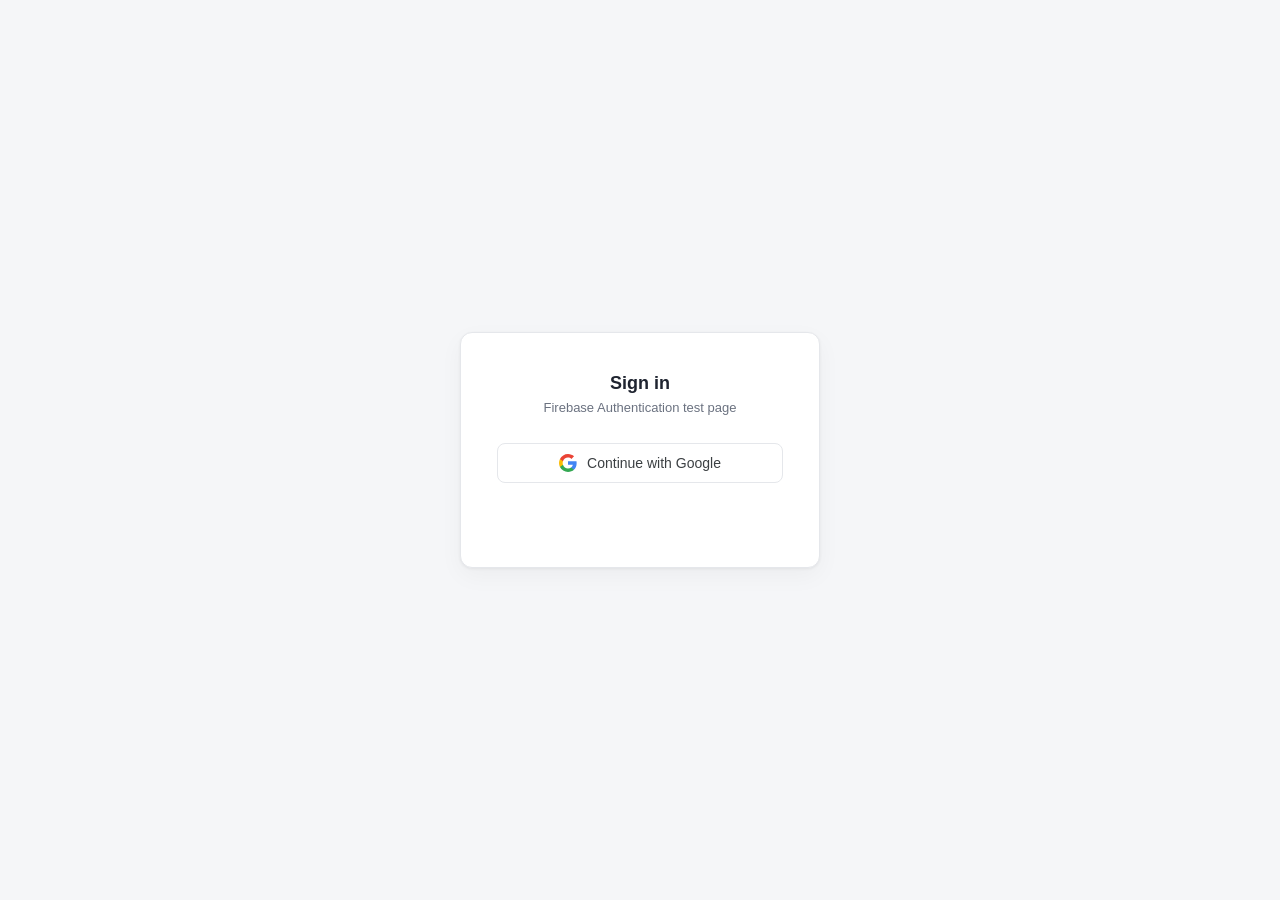
==== index.html @ bcfcf3f6 "Add files via upload" ====
<!DOCTYPE html>
<html lang="en">
<head>
<meta charset="UTF-8" />
<meta name="viewport" content="width=device-width, initial-scale=1.0" />
<title>Firebase Google Auth Test</title>
<style>
  :root {
    --bg: #f5f6f8;
    --card-bg: #ffffff;
    --text: #1f2430;
    --muted: #6b7280;
    --border: #e5e7eb;
    --google-blue: #1a73e8;
    --google-blue-hover: #1765cc;
    --danger: #d93025;
    --danger-hover: #c5221f;
  }

  * { box-sizing: border-box; }

  body {
    margin: 0;
    min-height: 100vh;
    display: flex;
    align-items: center;
    justify-content: center;
    background: var(--bg);
    font-family: -apple-system, BlinkMacSystemFont, "Segoe UI", Roboto, Helvetica, Arial, sans-serif;
    color: var(--text);
  }

  .card {
    background: var(--card-bg);
    border: 1px solid var(--border);
    border-radius: 12px;
    padding: 40px 36px;
    width: 100%;
    max-width: 360px;
    text-align: center;
    box-shadow: 0 1px 3px rgba(0,0,0,0.06), 0 8px 24px rgba(0,0,0,0.04);
  }

  h1 {
    font-size: 18px;
    font-weight: 600;
    margin: 0 0 6px;
  }

  .subtitle {
    font-size: 13px;
    color: var(--muted);
    margin: 0 0 28px;
  }

  .google-btn {
    display: flex;
    align-items: center;
    justify-content: center;
    gap: 10px;
    width: 100%;
    padding: 10px 16px;
    background: #ffffff;
    border: 1px solid var(--border);
    border-radius: 8px;
    font-size: 14px;
    font-weight: 500;
    color: #3c4043;
    cursor: pointer;
    transition: box-shadow 0.15s ease, background 0.15s ease;
  }

  .google-btn:hover {
    box-shadow: 0 1px 2px rgba(0,0,0,0.1);
    background: #f8f9fa;
  }

  .google-btn:disabled {
    opacity: 0.6;
    cursor: not-allowed;
  }

  .google-btn svg { flex-shrink: 0; }

  .profile {
    display: none;
  }

  .avatar {
    width: 72px;
    height: 72px;
    border-radius: 50%;
    margin: 0 auto 16px;
    display: block;
    border: 1px solid var(--border);
    object-fit: cover;
  }

  .name {
    font-size: 16px;
    font-weight: 600;
    margin: 0 0 4px;
  }

  .email {
    font-size: 13px;
    color: var(--muted);
    margin: 0 0 24px;
    word-break: break-all;
  }

  .logout-btn {
    width: 100%;
    padding: 10px 16px;
    background: var(--danger);
    border: none;
    border-radius: 8px;
    font-size: 14px;
    font-weight: 500;
    color: #fff;
    cursor: pointer;
    transition: background 0.15s ease;
  }

  .logout-btn:hover { background: var(--danger-hover); }

  .status {
    margin-top: 16px;
    font-size: 12px;
    color: var(--muted);
    min-height: 16px;
  }

  .status.error { color: var(--danger); }
</style>
</head>
<body>

<div class="card">
  <h1>Sign in</h1>
  <p class="subtitle">Firebase Authentication test page</p>

  <button id="googleBtn" class="google-btn">
    <svg width="18" height="18" viewBox="0 0 18 18">
      <path fill="#4285F4" d="M17.64 9.2c0-.64-.06-1.25-.16-1.84H9v3.48h4.84c-.21 1.13-.84 2.08-1.79 2.72v2.26h2.9c1.7-1.57 2.69-3.88 2.69-6.62z"/>
      <path fill="#34A853" d="M9 18c2.43 0 4.47-.81 5.96-2.18l-2.9-2.26c-.81.54-1.84.86-3.06.86-2.35 0-4.34-1.59-5.05-3.72H.96v2.33C2.44 15.98 5.48 18 9 18z"/>
      <path fill="#FBBC05" d="M3.95 10.7c-.18-.54-.28-1.11-.28-1.7s.1-1.16.28-1.7V4.97H.96A8.997 8.997 0 0 0 0 9c0 1.45.35 2.83.96 4.03l2.99-2.33z"/>
      <path fill="#EA4335" d="M9 3.58c1.32 0 2.51.45 3.44 1.35l2.58-2.58C13.46.89 11.43 0 9 0 5.48 0 2.44 2.02.96 4.97l2.99 2.33C4.66 5.17 6.65 3.58 9 3.58z"/>
    </svg>
    Continue with Google
  </button>

  <div class="profile" id="profile">
    <img class="avatar" id="avatar" src="" alt="Profile photo" />
    <p class="name" id="name"></p>
    <p class="email" id="email"></p>
    <button id="logoutBtn" class="logout-btn">Sign out</button>
  </div>

  <p class="status" id="status"></p>
</div>

<script type="module">
  import { initializeApp } from "https://www.gstatic.com/firebasejs/10.13.1/firebase-app.js";
  import {
    getAuth,
    GoogleAuthProvider,
    signInWithPopup,
    signOut,
    onAuthStateChanged
  } from "https://www.gstatic.com/firebasejs/10.13.1/firebase-auth.js";

  // Your Firebase configuration
  const firebaseConfig = {
    apiKey: "AIzaSyCDipnewdxDqyi0ikKiCUxbC6RXECN0jYM",
    authDomain: "good-dac5b.firebaseapp.com",
    projectId: "good-dac5b",
    storageBucket: "good-dac5b.firebasestorage.app",
    messagingSenderId: "400026161831",
    appId: "1:400026161831:web:8b03d4e226144c1d568182",
    measurementId: "G-54JVC18E9N"
  };

  const app = initializeApp(firebaseConfig);
  const auth = getAuth(app);
  const provider = new GoogleAuthProvider();

  const googleBtn = document.getElementById("googleBtn");
  const logoutBtn = document.getElementById("logoutBtn");
  const profileEl = document.getElementById("profile");
  const avatarEl = document.getElementById("avatar");
  const nameEl = document.getElementById("name");
  const emailEl = document.getElementById("email");
  const statusEl = document.getElementById("status");

  function setStatus(msg, isError = false) {
    statusEl.textContent = msg;
    statusEl.classList.toggle("error", isError);
  }

  googleBtn.addEventListener("click", async () => {
    googleBtn.disabled = true;
    setStatus("Opening Google sign-in…");
    try {
      await signInWithPopup(auth, provider);
      setStatus("");
    } catch (err) {
      console.error(err);
      setStatus(`Sign-in failed: ${err.code || err.message}`, true);
    } finally {
      googleBtn.disabled = false;
    }
  });

  logoutBtn.addEventListener("click", async () => {
    try {
      await signOut(auth);
      setStatus("");
    } catch (err) {
      console.error(err);
      setStatus(`Sign-out failed: ${err.message}`, true);
    }
  });

  onAuthStateChanged(auth, (user) => {
    if (user) {
      googleBtn.style.display = "none";
      profileEl.style.display = "block";
      avatarEl.src = user.photoURL || "";
      nameEl.textContent = user.displayName || "(no name)";
      emailEl.textContent = user.email || "(no email)";
    } else {
      googleBtn.style.display = "flex";
      profileEl.style.display = "none";
    }
  });
</script>

</body>
</html>
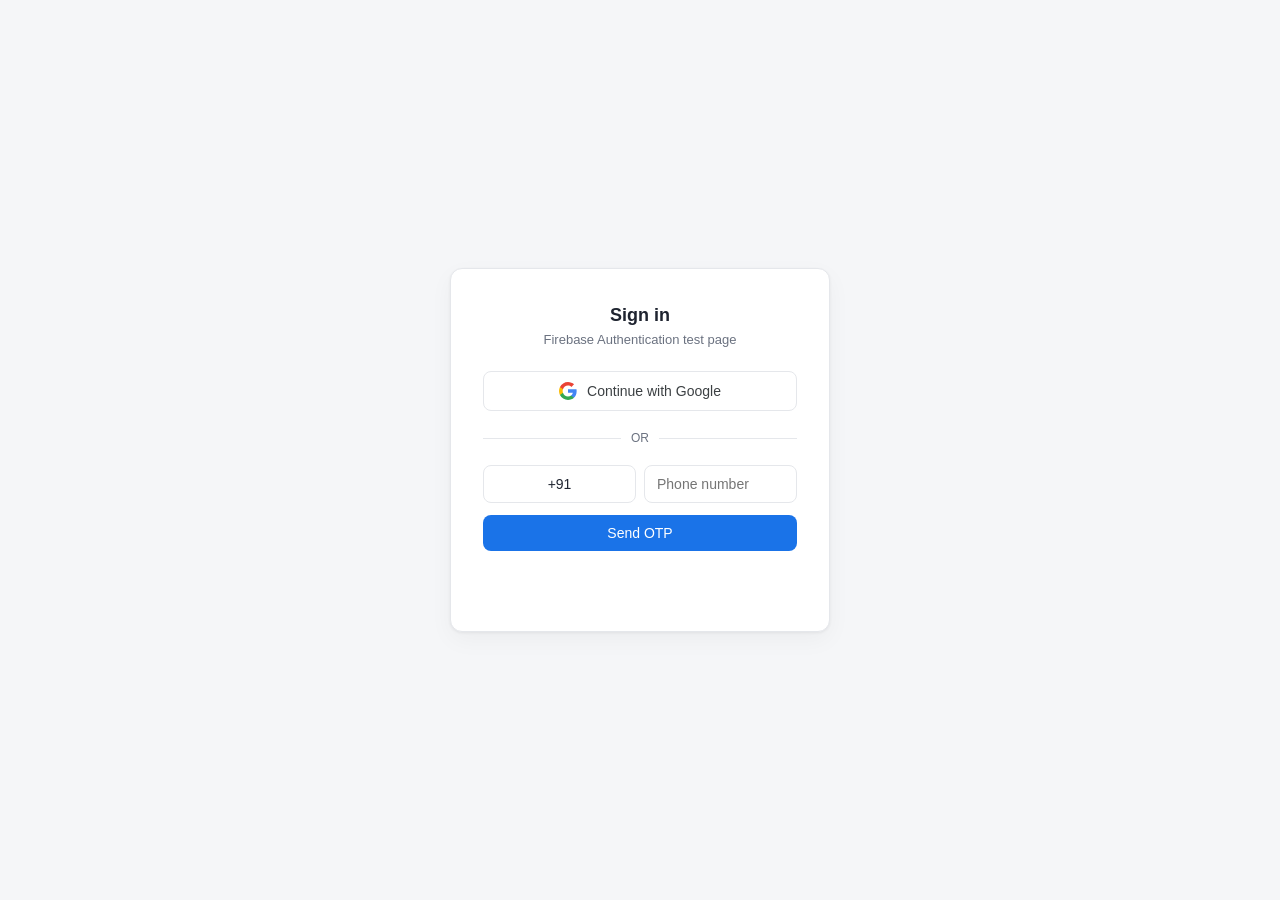
==== commit 812cfdb8: "Add files via upload" ====
--- a/index.html
+++ b/index.html
@@ -3,7 +3,7 @@
 <head>
 <meta charset="UTF-8" />
 <meta name="viewport" content="width=device-width, initial-scale=1.0" />
-<title>Firebase Google Auth Test</title>
+<title>Firebase Auth Test — Google + Phone OTP</title>
 <style>
   :root {
     --bg: #f5f6f8;
@@ -11,8 +11,8 @@
     --text: #1f2430;
     --muted: #6b7280;
     --border: #e5e7eb;
-    --google-blue: #1a73e8;
-    --google-blue-hover: #1765cc;
+    --primary: #1a73e8;
+    --primary-hover: #1765cc;
     --danger: #d93025;
     --danger-hover: #c5221f;
   }
@@ -28,30 +28,22 @@
     background: var(--bg);
     font-family: -apple-system, BlinkMacSystemFont, "Segoe UI", Roboto, Helvetica, Arial, sans-serif;
     color: var(--text);
+    padding: 16px;
   }
 
   .card {
     background: var(--card-bg);
     border: 1px solid var(--border);
     border-radius: 12px;
-    padding: 40px 36px;
+    padding: 36px 32px;
     width: 100%;
-    max-width: 360px;
+    max-width: 380px;
     text-align: center;
     box-shadow: 0 1px 3px rgba(0,0,0,0.06), 0 8px 24px rgba(0,0,0,0.04);
   }
 
-  h1 {
-    font-size: 18px;
-    font-weight: 600;
-    margin: 0 0 6px;
-  }
-
-  .subtitle {
-    font-size: 13px;
-    color: var(--muted);
-    margin: 0 0 28px;
-  }
+  h1 { font-size: 18px; font-weight: 600; margin: 0 0 6px; }
+  .subtitle { font-size: 13px; color: var(--muted); margin: 0 0 24px; }
 
   .google-btn {
     display: flex;
@@ -69,22 +61,76 @@
     cursor: pointer;
     transition: box-shadow 0.15s ease, background 0.15s ease;
   }
-
-  .google-btn:hover {
-    box-shadow: 0 1px 2px rgba(0,0,0,0.1);
-    background: #f8f9fa;
-  }
-
-  .google-btn:disabled {
-    opacity: 0.6;
-    cursor: not-allowed;
-  }
-
+  .google-btn:hover { box-shadow: 0 1px 2px rgba(0,0,0,0.1); background: #f8f9fa; }
+  .google-btn:disabled { opacity: 0.6; cursor: not-allowed; }
   .google-btn svg { flex-shrink: 0; }
 
-  .profile {
-    display: none;
-  }
+  .divider {
+    display: flex;
+    align-items: center;
+    gap: 10px;
+    margin: 20px 0;
+    color: var(--muted);
+    font-size: 12px;
+  }
+  .divider::before, .divider::after { content: ""; flex: 1; height: 1px; background: var(--border); }
+
+  .field-row { display: flex; gap: 8px; margin-bottom: 12px; }
+
+  .country-code {
+    width: 72px;
+    padding: 10px 8px;
+    border: 1px solid var(--border);
+    border-radius: 8px;
+    font-size: 14px;
+    text-align: center;
+  }
+
+  input[type="tel"], input[type="text"] {
+    flex: 1;
+    width: 100%;
+    padding: 10px 12px;
+    border: 1px solid var(--border);
+    border-radius: 8px;
+    font-size: 14px;
+    color: var(--text);
+  }
+
+  input:focus, .country-code:focus {
+    outline: none;
+    border-color: var(--primary);
+    box-shadow: 0 0 0 3px rgba(26,115,232,0.12);
+  }
+
+  .primary-btn {
+    width: 100%;
+    padding: 10px 16px;
+    background: var(--primary);
+    border: none;
+    border-radius: 8px;
+    font-size: 14px;
+    font-weight: 500;
+    color: #fff;
+    cursor: pointer;
+    transition: background 0.15s ease;
+  }
+  .primary-btn:hover { background: var(--primary-hover); }
+  .primary-btn:disabled { opacity: 0.6; cursor: not-allowed; }
+
+  .text-btn {
+    background: none;
+    border: none;
+    color: var(--primary);
+    font-size: 13px;
+    cursor: pointer;
+    margin-top: 12px;
+    padding: 4px;
+  }
+  .text-btn:hover { text-decoration: underline; }
+
+  .otp-sentinfo { font-size: 12px; color: var(--muted); margin-bottom: 12px; text-align: left; }
+
+  .profile { display: none; }
 
   .avatar {
     width: 72px;
@@ -94,20 +140,11 @@
     display: block;
     border: 1px solid var(--border);
     object-fit: cover;
-  }
-
-  .name {
-    font-size: 16px;
-    font-weight: 600;
-    margin: 0 0 4px;
-  }
-
-  .email {
-    font-size: 13px;
-    color: var(--muted);
-    margin: 0 0 24px;
-    word-break: break-all;
-  }
+    background: #eef1f5;
+  }
+
+  .name { font-size: 16px; font-weight: 600; margin: 0 0 4px; }
+  .email { font-size: 13px; color: var(--muted); margin: 0 0 24px; word-break: break-all; }
 
   .logout-btn {
     width: 100%;
@@ -121,35 +158,58 @@
     cursor: pointer;
     transition: background 0.15s ease;
   }
-
   .logout-btn:hover { background: var(--danger-hover); }
 
-  .status {
-    margin-top: 16px;
-    font-size: 12px;
-    color: var(--muted);
-    min-height: 16px;
-  }
-
+  .status { margin-top: 16px; font-size: 12px; color: var(--muted); min-height: 16px; }
   .status.error { color: var(--danger); }
+
+  .hidden { display: none !important; }
 </style>
 </head>
 <body>
 
 <div class="card">
-  <h1>Sign in</h1>
-  <p class="subtitle">Firebase Authentication test page</p>
-
-  <button id="googleBtn" class="google-btn">
-    <svg width="18" height="18" viewBox="0 0 18 18">
-      <path fill="#4285F4" d="M17.64 9.2c0-.64-.06-1.25-.16-1.84H9v3.48h4.84c-.21 1.13-.84 2.08-1.79 2.72v2.26h2.9c1.7-1.57 2.69-3.88 2.69-6.62z"/>
-      <path fill="#34A853" d="M9 18c2.43 0 4.47-.81 5.96-2.18l-2.9-2.26c-.81.54-1.84.86-3.06.86-2.35 0-4.34-1.59-5.05-3.72H.96v2.33C2.44 15.98 5.48 18 9 18z"/>
-      <path fill="#FBBC05" d="M3.95 10.7c-.18-.54-.28-1.11-.28-1.7s.1-1.16.28-1.7V4.97H.96A8.997 8.997 0 0 0 0 9c0 1.45.35 2.83.96 4.03l2.99-2.33z"/>
-      <path fill="#EA4335" d="M9 3.58c1.32 0 2.51.45 3.44 1.35l2.58-2.58C13.46.89 11.43 0 9 0 5.48 0 2.44 2.02.96 4.97l2.99 2.33C4.66 5.17 6.65 3.58 9 3.58z"/>
-    </svg>
-    Continue with Google
-  </button>
-
+
+  <div id="loginScreens">
+    <h1>Sign in</h1>
+    <p class="subtitle">Firebase Authentication test page</p>
+
+    <!-- Google Sign-in -->
+    <button id="googleBtn" class="google-btn">
+      <svg width="18" height="18" viewBox="0 0 18 18">
+        <path fill="#4285F4" d="M17.64 9.2c0-.64-.06-1.25-.16-1.84H9v3.48h4.84c-.21 1.13-.84 2.08-1.79 2.72v2.26h2.9c1.7-1.57 2.69-3.88 2.69-6.62z"/>
+        <path fill="#34A853" d="M9 18c2.43 0 4.47-.81 5.96-2.18l-2.9-2.26c-.81.54-1.84.86-3.06.86-2.35 0-4.34-1.59-5.05-3.72H.96v2.33C2.44 15.98 5.48 18 9 18z"/>
+        <path fill="#FBBC05" d="M3.95 10.7c-.18-.54-.28-1.11-.28-1.7s.1-1.16.28-1.7V4.97H.96A8.997 8.997 0 0 0 0 9c0 1.45.35 2.83.96 4.03l2.99-2.33z"/>
+        <path fill="#EA4335" d="M9 3.58c1.32 0 2.51.45 3.44 1.35l2.58-2.58C13.46.89 11.43 0 9 0 5.48 0 2.44 2.02.96 4.97l2.99 2.33C4.66 5.17 6.65 3.58 9 3.58z"/>
+      </svg>
+      Continue with Google
+    </button>
+
+    <div class="divider">OR</div>
+
+    <!-- Phone number entry -->
+    <div id="phoneEntryScreen">
+      <div class="field-row">
+        <input id="countryCode" class="country-code" type="text" value="+91" />
+        <input id="phoneNumber" type="tel" placeholder="Phone number" inputmode="numeric" />
+      </div>
+      <button id="sendOtpBtn" class="primary-btn">Send OTP</button>
+      <!-- reCAPTCHA renders here (invisible) -->
+      <div id="recaptcha-container"></div>
+    </div>
+
+    <!-- OTP verification -->
+    <div id="otpScreen" class="hidden">
+      <p class="otp-sentinfo">Enter the 6-digit code sent to <strong id="sentToNumber"></strong></p>
+      <div class="field-row">
+        <input id="otpCode" type="text" placeholder="6-digit OTP" inputmode="numeric" maxlength="6" />
+      </div>
+      <button id="verifyOtpBtn" class="primary-btn">Verify OTP</button>
+      <button id="changeNumberBtn" class="text-btn">Use a different number</button>
+    </div>
+  </div>
+
+  <!-- Logged-in profile -->
   <div class="profile" id="profile">
     <img class="avatar" id="avatar" src="" alt="Profile photo" />
     <p class="name" id="name"></p>
@@ -167,10 +227,12 @@
     GoogleAuthProvider,
     signInWithPopup,
     signOut,
-    onAuthStateChanged
+    onAuthStateChanged,
+    RecaptchaVerifier,
+    signInWithPhoneNumber
   } from "https://www.gstatic.com/firebasejs/10.13.1/firebase-auth.js";
 
-  // Your Firebase configuration
+  // Your existing Firebase configuration
   const firebaseConfig = {
     apiKey: "AIzaSyCDipnewdxDqyi0ikKiCUxbC6RXECN0jYM",
     authDomain: "good-dac5b.firebaseapp.com",
@@ -185,19 +247,48 @@
   const auth = getAuth(app);
   const provider = new GoogleAuthProvider();
 
+  // ----- DOM refs -----
+  const loginScreens = document.getElementById("loginScreens");
   const googleBtn = document.getElementById("googleBtn");
-  const logoutBtn = document.getElementById("logoutBtn");
+
+  const phoneEntryScreen = document.getElementById("phoneEntryScreen");
+  const countryCodeInput = document.getElementById("countryCode");
+  const phoneNumberInput = document.getElementById("phoneNumber");
+  const sendOtpBtn = document.getElementById("sendOtpBtn");
+
+  const otpScreen = document.getElementById("otpScreen");
+  const sentToNumberEl = document.getElementById("sentToNumber");
+  const otpCodeInput = document.getElementById("otpCode");
+  const verifyOtpBtn = document.getElementById("verifyOtpBtn");
+  const changeNumberBtn = document.getElementById("changeNumberBtn");
+
   const profileEl = document.getElementById("profile");
   const avatarEl = document.getElementById("avatar");
   const nameEl = document.getElementById("name");
   const emailEl = document.getElementById("email");
   const statusEl = document.getElementById("status");
 
+  let confirmationResult = null;
+  let recaptchaVerifier = null;
+
   function setStatus(msg, isError = false) {
     statusEl.textContent = msg;
     statusEl.classList.toggle("error", isError);
   }
 
+  // ----- reCAPTCHA setup (invisible, bound to Send OTP button) -----
+  function setupRecaptcha() {
+    if (recaptchaVerifier) return recaptchaVerifier;
+    recaptchaVerifier = new RecaptchaVerifier(auth, "recaptcha-container", {
+      size: "invisible",
+      callback: () => {
+        // reCAPTCHA solved, OTP send proceeds automatically
+      }
+    });
+    return recaptchaVerifier;
+  }
+
+  // ----- Google sign-in (unchanged behaviour) -----
   googleBtn.addEventListener("click", async () => {
     googleBtn.disabled = true;
     setStatus("Opening Google sign-in…");
@@ -212,7 +303,83 @@
     }
   });
 
-  logoutBtn.addEventListener("click", async () => {
+  // ----- Send OTP -----
+  sendOtpBtn.addEventListener("click", async () => {
+    const code = countryCodeInput.value.trim();
+    const number = phoneNumberInput.value.trim();
+
+    if (!code.startsWith("+") || code.length < 2) {
+      setStatus("Country code must start with + (e.g. +91)", true);
+      return;
+    }
+    if (!/^\d{6,15}$/.test(number)) {
+      setStatus("Enter a valid phone number (digits only)", true);
+      return;
+    }
+
+    const fullPhoneNumber = `${code}${number}`;
+
+    sendOtpBtn.disabled = true;
+    setStatus("Sending OTP…");
+
+    try {
+      const verifier = setupRecaptcha();
+      confirmationResult = await signInWithPhoneNumber(auth, fullPhoneNumber, verifier);
+      sentToNumberEl.textContent = fullPhoneNumber;
+      phoneEntryScreen.classList.add("hidden");
+      otpScreen.classList.remove("hidden");
+      setStatus("OTP sent. Check your messages.");
+    } catch (err) {
+      console.error(err);
+      setStatus(`Failed to send OTP: ${err.code || err.message}`, true);
+      // Reset reCAPTCHA so the user can retry
+      if (recaptchaVerifier) {
+        recaptchaVerifier.clear();
+        recaptchaVerifier = null;
+      }
+    } finally {
+      sendOtpBtn.disabled = false;
+    }
+  });
+
+  // ----- Verify OTP -----
+  verifyOtpBtn.addEventListener("click", async () => {
+    const otp = otpCodeInput.value.trim();
+    if (!/^\d{6}$/.test(otp)) {
+      setStatus("Enter the 6-digit OTP", true);
+      return;
+    }
+    if (!confirmationResult) {
+      setStatus("Please request a new OTP first.", true);
+      return;
+    }
+
+    verifyOtpBtn.disabled = true;
+    setStatus("Verifying OTP…");
+
+    try {
+      await confirmationResult.confirm(otp);
+      setStatus("");
+      otpCodeInput.value = "";
+    } catch (err) {
+      console.error(err);
+      setStatus(`Invalid OTP: ${err.code || err.message}`, true);
+    } finally {
+      verifyOtpBtn.disabled = false;
+    }
+  });
+
+  // ----- Change number: go back to phone entry -----
+  changeNumberBtn.addEventListener("click", () => {
+    otpScreen.classList.add("hidden");
+    phoneEntryScreen.classList.remove("hidden");
+    otpCodeInput.value = "";
+    confirmationResult = null;
+    setStatus("");
+  });
+
+  // ----- Logout -----
+  document.getElementById("logoutBtn").addEventListener("click", async () => {
     try {
       await signOut(auth);
       setStatus("");
@@ -222,15 +389,25 @@
     }
   });
 
+  // ----- Auth state -----
   onAuthStateChanged(auth, (user) => {
     if (user) {
-      googleBtn.style.display = "none";
+      loginScreens.classList.add("hidden");
       profileEl.style.display = "block";
+
       avatarEl.src = user.photoURL || "";
-      nameEl.textContent = user.displayName || "(no name)";
-      emailEl.textContent = user.email || "(no email)";
+      avatarEl.style.display = user.photoURL ? "block" : "none";
+      nameEl.textContent = user.displayName || (user.phoneNumber ? "Phone user" : "(no name)");
+      emailEl.textContent = user.email || user.phoneNumber || "(no email)";
+
+      // Reset phone screens for next time
+      otpScreen.classList.add("hidden");
+      phoneEntryScreen.classList.remove("hidden");
+      phoneNumberInput.value = "";
+      otpCodeInput.value = "";
+      confirmationResult = null;
     } else {
-      googleBtn.style.display = "flex";
+      loginScreens.classList.remove("hidden");
       profileEl.style.display = "none";
     }
   });
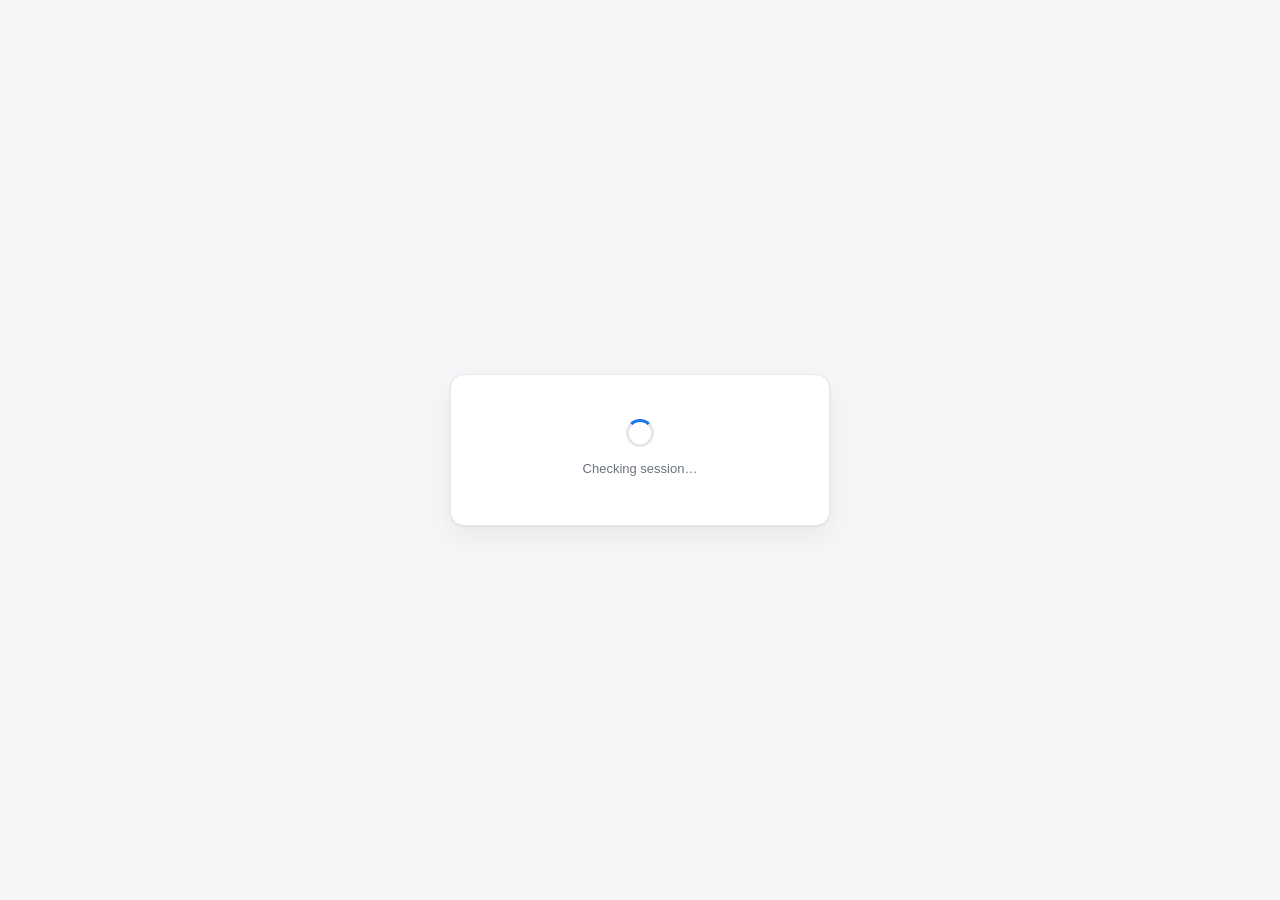
==== commit 882ffbb0: "Add files via upload" ====
--- a/index.html
+++ b/index.html
@@ -3,179 +3,25 @@
 <head>
 <meta charset="UTF-8" />
 <meta name="viewport" content="width=device-width, initial-scale=1.0" />
-<title>Firebase Auth Test — Google + Phone OTP</title>
-<style>
-  :root {
-    --bg: #f5f6f8;
-    --card-bg: #ffffff;
-    --text: #1f2430;
-    --muted: #6b7280;
-    --border: #e5e7eb;
-    --primary: #1a73e8;
-    --primary-hover: #1765cc;
-    --danger: #d93025;
-    --danger-hover: #c5221f;
-  }
-
-  * { box-sizing: border-box; }
-
-  body {
-    margin: 0;
-    min-height: 100vh;
-    display: flex;
-    align-items: center;
-    justify-content: center;
-    background: var(--bg);
-    font-family: -apple-system, BlinkMacSystemFont, "Segoe UI", Roboto, Helvetica, Arial, sans-serif;
-    color: var(--text);
-    padding: 16px;
-  }
-
-  .card {
-    background: var(--card-bg);
-    border: 1px solid var(--border);
-    border-radius: 12px;
-    padding: 36px 32px;
-    width: 100%;
-    max-width: 380px;
-    text-align: center;
-    box-shadow: 0 1px 3px rgba(0,0,0,0.06), 0 8px 24px rgba(0,0,0,0.04);
-  }
-
-  h1 { font-size: 18px; font-weight: 600; margin: 0 0 6px; }
-  .subtitle { font-size: 13px; color: var(--muted); margin: 0 0 24px; }
-
-  .google-btn {
-    display: flex;
-    align-items: center;
-    justify-content: center;
-    gap: 10px;
-    width: 100%;
-    padding: 10px 16px;
-    background: #ffffff;
-    border: 1px solid var(--border);
-    border-radius: 8px;
-    font-size: 14px;
-    font-weight: 500;
-    color: #3c4043;
-    cursor: pointer;
-    transition: box-shadow 0.15s ease, background 0.15s ease;
-  }
-  .google-btn:hover { box-shadow: 0 1px 2px rgba(0,0,0,0.1); background: #f8f9fa; }
-  .google-btn:disabled { opacity: 0.6; cursor: not-allowed; }
-  .google-btn svg { flex-shrink: 0; }
-
-  .divider {
-    display: flex;
-    align-items: center;
-    gap: 10px;
-    margin: 20px 0;
-    color: var(--muted);
-    font-size: 12px;
-  }
-  .divider::before, .divider::after { content: ""; flex: 1; height: 1px; background: var(--border); }
-
-  .field-row { display: flex; gap: 8px; margin-bottom: 12px; }
-
-  .country-code {
-    width: 72px;
-    padding: 10px 8px;
-    border: 1px solid var(--border);
-    border-radius: 8px;
-    font-size: 14px;
-    text-align: center;
-  }
-
-  input[type="tel"], input[type="text"] {
-    flex: 1;
-    width: 100%;
-    padding: 10px 12px;
-    border: 1px solid var(--border);
-    border-radius: 8px;
-    font-size: 14px;
-    color: var(--text);
-  }
-
-  input:focus, .country-code:focus {
-    outline: none;
-    border-color: var(--primary);
-    box-shadow: 0 0 0 3px rgba(26,115,232,0.12);
-  }
-
-  .primary-btn {
-    width: 100%;
-    padding: 10px 16px;
-    background: var(--primary);
-    border: none;
-    border-radius: 8px;
-    font-size: 14px;
-    font-weight: 500;
-    color: #fff;
-    cursor: pointer;
-    transition: background 0.15s ease;
-  }
-  .primary-btn:hover { background: var(--primary-hover); }
-  .primary-btn:disabled { opacity: 0.6; cursor: not-allowed; }
-
-  .text-btn {
-    background: none;
-    border: none;
-    color: var(--primary);
-    font-size: 13px;
-    cursor: pointer;
-    margin-top: 12px;
-    padding: 4px;
-  }
-  .text-btn:hover { text-decoration: underline; }
-
-  .otp-sentinfo { font-size: 12px; color: var(--muted); margin-bottom: 12px; text-align: left; }
-
-  .profile { display: none; }
-
-  .avatar {
-    width: 72px;
-    height: 72px;
-    border-radius: 50%;
-    margin: 0 auto 16px;
-    display: block;
-    border: 1px solid var(--border);
-    object-fit: cover;
-    background: #eef1f5;
-  }
-
-  .name { font-size: 16px; font-weight: 600; margin: 0 0 4px; }
-  .email { font-size: 13px; color: var(--muted); margin: 0 0 24px; word-break: break-all; }
-
-  .logout-btn {
-    width: 100%;
-    padding: 10px 16px;
-    background: var(--danger);
-    border: none;
-    border-radius: 8px;
-    font-size: 14px;
-    font-weight: 500;
-    color: #fff;
-    cursor: pointer;
-    transition: background 0.15s ease;
-  }
-  .logout-btn:hover { background: var(--danger-hover); }
-
-  .status { margin-top: 16px; font-size: 12px; color: var(--muted); min-height: 16px; }
-  .status.error { color: var(--danger); }
-
-  .hidden { display: none !important; }
-</style>
+<title>Sign In</title>
+<link rel="stylesheet" href="style.css" />
 </head>
 <body>
 
 <div class="card">
 
-  <div id="loginScreens">
+  <!-- ================= LOADING (shown while Firebase restores session) ================= -->
+  <section id="screen-loading" class="screen active">
+    <div class="spinner"></div>
+    <p class="muted">Checking session…</p>
+  </section>
+
+  <!-- ================= METHOD SELECTOR ================= -->
+  <section id="screen-method" class="screen">
     <h1>Sign in</h1>
-    <p class="subtitle">Firebase Authentication test page</p>
+    <p class="subtitle">Choose how you'd like to continue</p>
 
-    <!-- Google Sign-in -->
-    <button id="googleBtn" class="google-btn">
+    <button id="googleBtn" class="btn btn-outline">
       <svg width="18" height="18" viewBox="0 0 18 18">
         <path fill="#4285F4" d="M17.64 9.2c0-.64-.06-1.25-.16-1.84H9v3.48h4.84c-.21 1.13-.84 2.08-1.79 2.72v2.26h2.9c1.7-1.57 2.69-3.88 2.69-6.62z"/>
         <path fill="#34A853" d="M9 18c2.43 0 4.47-.81 5.96-2.18l-2.9-2.26c-.81.54-1.84.86-3.06.86-2.35 0-4.34-1.59-5.05-3.72H.96v2.33C2.44 15.98 5.48 18 9 18z"/>
@@ -185,233 +31,127 @@
       Continue with Google
     </button>
 
-    <div class="divider">OR</div>
+    <button id="showPhoneBtn" class="btn btn-outline">
+      <span class="icon">📱</span> Continue with Phone Number
+    </button>
 
-    <!-- Phone number entry -->
-    <div id="phoneEntryScreen">
-      <div class="field-row">
-        <input id="countryCode" class="country-code" type="text" value="+91" />
-        <input id="phoneNumber" type="tel" placeholder="Phone number" inputmode="numeric" />
-      </div>
-      <button id="sendOtpBtn" class="primary-btn">Send OTP</button>
-      <!-- reCAPTCHA renders here (invisible) -->
-      <div id="recaptcha-container"></div>
+    <button id="showEmailBtn" class="btn btn-outline">
+      <span class="icon">✉️</span> Continue with Email
+    </button>
+
+    <p class="status" id="status-method"></p>
+  </section>
+
+  <!-- ================= PHONE: ENTER NUMBER ================= -->
+  <section id="screen-phone-entry" class="screen">
+    <button class="back-btn" data-back="screen-method">← Back</button>
+    <h1>Enter phone number</h1>
+    <p class="subtitle">We'll text you a verification code</p>
+
+    <div class="field-row">
+      <input id="countryCode" class="country-code" type="text" value="+91" />
+      <input id="phoneNumber" type="tel" placeholder="Phone number" inputmode="numeric" />
     </div>
 
-    <!-- OTP verification -->
-    <div id="otpScreen" class="hidden">
-      <p class="otp-sentinfo">Enter the 6-digit code sent to <strong id="sentToNumber"></strong></p>
+    <button id="sendOtpBtn" class="btn btn-primary">
+      <span class="btn-label">Send OTP</span>
+      <span class="btn-spinner hidden"></span>
+    </button>
+
+    <!-- reCAPTCHA mounts here once and is never re-created -->
+    <div id="recaptcha-container"></div>
+
+    <p class="status" id="status-phone-entry"></p>
+  </section>
+
+  <!-- ================= PHONE: VERIFY OTP ================= -->
+  <section id="screen-phone-otp" class="screen">
+    <button class="back-btn" data-back="screen-phone-entry">← Use a different number</button>
+    <h1>Enter the code</h1>
+    <p class="subtitle">Sent to <strong id="sentToNumber"></strong></p>
+
+    <div class="field-row">
+      <input id="otpCode" type="text" placeholder="6-digit code" inputmode="numeric" maxlength="6" />
+    </div>
+
+    <button id="verifyOtpBtn" class="btn btn-primary">
+      <span class="btn-label">Verify Code</span>
+      <span class="btn-spinner hidden"></span>
+    </button>
+
+    <p class="status" id="status-phone-otp"></p>
+  </section>
+
+  <!-- ================= EMAIL: SIGN IN / SIGN UP ================= -->
+  <section id="screen-email" class="screen">
+    <button class="back-btn" data-back="screen-method">← Back</button>
+    <h1>Continue with email</h1>
+
+    <div class="tabs">
+      <button id="tabSignIn" class="tab active">Sign In</button>
+      <button id="tabSignUp" class="tab">Sign Up</button>
+    </div>
+
+    <form id="emailForm" novalidate>
       <div class="field-row">
-        <input id="otpCode" type="text" placeholder="6-digit OTP" inputmode="numeric" maxlength="6" />
+        <input id="emailInput" type="email" placeholder="Email address" autocomplete="email" />
       </div>
-      <button id="verifyOtpBtn" class="primary-btn">Verify OTP</button>
-      <button id="changeNumberBtn" class="text-btn">Use a different number</button>
+      <div class="field-row">
+        <input id="passwordInput" type="password" placeholder="Password" autocomplete="current-password" />
+      </div>
+      <div class="field-row hidden" id="confirmPasswordRow">
+        <input id="confirmPasswordInput" type="password" placeholder="Confirm password" autocomplete="new-password" />
+      </div>
+
+      <button id="emailSubmitBtn" type="submit" class="btn btn-primary">
+        <span class="btn-label">Sign In</span>
+        <span class="btn-spinner hidden"></span>
+      </button>
+    </form>
+
+    <button id="forgotPasswordLink" class="link-btn">Forgot password?</button>
+
+    <p class="status" id="status-email"></p>
+  </section>
+
+  <!-- ================= EMAIL: FORGOT PASSWORD ================= -->
+  <section id="screen-forgot" class="screen">
+    <button class="back-btn" data-back="screen-email">← Back to sign in</button>
+    <h1>Reset password</h1>
+    <p class="subtitle">Enter your email and we'll send you a reset link</p>
+
+    <div class="field-row">
+      <input id="resetEmailInput" type="email" placeholder="Email address" autocomplete="email" />
     </div>
-  </div>
 
-  <!-- Logged-in profile -->
-  <div class="profile" id="profile">
-    <img class="avatar" id="avatar" src="" alt="Profile photo" />
-    <p class="name" id="name"></p>
-    <p class="email" id="email"></p>
-    <button id="logoutBtn" class="logout-btn">Sign out</button>
-  </div>
+    <button id="sendResetBtn" class="btn btn-primary">
+      <span class="btn-label">Send Reset Link</span>
+      <span class="btn-spinner hidden"></span>
+    </button>
 
-  <p class="status" id="status"></p>
+    <p class="status" id="status-forgot"></p>
+  </section>
+
+  <!-- ================= PROFILE (logged in) ================= -->
+  <section id="screen-profile" class="screen">
+    <img id="avatar" class="avatar hidden" src="" alt="" />
+    <div id="avatarFallback" class="avatar avatar-fallback hidden"></div>
+
+    <p class="name" id="profileName"></p>
+    <p class="email" id="profileEmail"></p>
+
+    <div id="verifyBanner" class="banner hidden">
+      Your email isn't verified yet.
+      <button id="resendVerificationBtn" class="link-btn">Resend verification email</button>
+    </div>
+
+    <button id="logoutBtn" class="btn btn-danger">Sign out</button>
+
+    <p class="status" id="status-profile"></p>
+  </section>
+
 </div>
 
-<script type="module">
-  import { initializeApp } from "https://www.gstatic.com/firebasejs/10.13.1/firebase-app.js";
-  import {
-    getAuth,
-    GoogleAuthProvider,
-    signInWithPopup,
-    signOut,
-    onAuthStateChanged,
-    RecaptchaVerifier,
-    signInWithPhoneNumber
-  } from "https://www.gstatic.com/firebasejs/10.13.1/firebase-auth.js";
-
-  // Your existing Firebase configuration
-  const firebaseConfig = {
-    apiKey: "AIzaSyCDipnewdxDqyi0ikKiCUxbC6RXECN0jYM",
-    authDomain: "good-dac5b.firebaseapp.com",
-    projectId: "good-dac5b",
-    storageBucket: "good-dac5b.firebasestorage.app",
-    messagingSenderId: "400026161831",
-    appId: "1:400026161831:web:8b03d4e226144c1d568182",
-    measurementId: "G-54JVC18E9N"
-  };
-
-  const app = initializeApp(firebaseConfig);
-  const auth = getAuth(app);
-  const provider = new GoogleAuthProvider();
-
-  // ----- DOM refs -----
-  const loginScreens = document.getElementById("loginScreens");
-  const googleBtn = document.getElementById("googleBtn");
-
-  const phoneEntryScreen = document.getElementById("phoneEntryScreen");
-  const countryCodeInput = document.getElementById("countryCode");
-  const phoneNumberInput = document.getElementById("phoneNumber");
-  const sendOtpBtn = document.getElementById("sendOtpBtn");
-
-  const otpScreen = document.getElementById("otpScreen");
-  const sentToNumberEl = document.getElementById("sentToNumber");
-  const otpCodeInput = document.getElementById("otpCode");
-  const verifyOtpBtn = document.getElementById("verifyOtpBtn");
-  const changeNumberBtn = document.getElementById("changeNumberBtn");
-
-  const profileEl = document.getElementById("profile");
-  const avatarEl = document.getElementById("avatar");
-  const nameEl = document.getElementById("name");
-  const emailEl = document.getElementById("email");
-  const statusEl = document.getElementById("status");
-
-  let confirmationResult = null;
-  let recaptchaVerifier = null;
-
-  function setStatus(msg, isError = false) {
-    statusEl.textContent = msg;
-    statusEl.classList.toggle("error", isError);
-  }
-
-  // ----- reCAPTCHA setup (invisible, bound to Send OTP button) -----
-  function setupRecaptcha() {
-    if (recaptchaVerifier) return recaptchaVerifier;
-    recaptchaVerifier = new RecaptchaVerifier(auth, "recaptcha-container", {
-      size: "invisible",
-      callback: () => {
-        // reCAPTCHA solved, OTP send proceeds automatically
-      }
-    });
-    return recaptchaVerifier;
-  }
-
-  // ----- Google sign-in (unchanged behaviour) -----
-  googleBtn.addEventListener("click", async () => {
-    googleBtn.disabled = true;
-    setStatus("Opening Google sign-in…");
-    try {
-      await signInWithPopup(auth, provider);
-      setStatus("");
-    } catch (err) {
-      console.error(err);
-      setStatus(`Sign-in failed: ${err.code || err.message}`, true);
-    } finally {
-      googleBtn.disabled = false;
-    }
-  });
-
-  // ----- Send OTP -----
-  sendOtpBtn.addEventListener("click", async () => {
-    const code = countryCodeInput.value.trim();
-    const number = phoneNumberInput.value.trim();
-
-    if (!code.startsWith("+") || code.length < 2) {
-      setStatus("Country code must start with + (e.g. +91)", true);
-      return;
-    }
-    if (!/^\d{6,15}$/.test(number)) {
-      setStatus("Enter a valid phone number (digits only)", true);
-      return;
-    }
-
-    const fullPhoneNumber = `${code}${number}`;
-
-    sendOtpBtn.disabled = true;
-    setStatus("Sending OTP…");
-
-    try {
-      const verifier = setupRecaptcha();
-      confirmationResult = await signInWithPhoneNumber(auth, fullPhoneNumber, verifier);
-      sentToNumberEl.textContent = fullPhoneNumber;
-      phoneEntryScreen.classList.add("hidden");
-      otpScreen.classList.remove("hidden");
-      setStatus("OTP sent. Check your messages.");
-    } catch (err) {
-      console.error(err);
-      setStatus(`Failed to send OTP: ${err.code || err.message}`, true);
-      // Reset reCAPTCHA so the user can retry
-      if (recaptchaVerifier) {
-        recaptchaVerifier.clear();
-        recaptchaVerifier = null;
-      }
-    } finally {
-      sendOtpBtn.disabled = false;
-    }
-  });
-
-  // ----- Verify OTP -----
-  verifyOtpBtn.addEventListener("click", async () => {
-    const otp = otpCodeInput.value.trim();
-    if (!/^\d{6}$/.test(otp)) {
-      setStatus("Enter the 6-digit OTP", true);
-      return;
-    }
-    if (!confirmationResult) {
-      setStatus("Please request a new OTP first.", true);
-      return;
-    }
-
-    verifyOtpBtn.disabled = true;
-    setStatus("Verifying OTP…");
-
-    try {
-      await confirmationResult.confirm(otp);
-      setStatus("");
-      otpCodeInput.value = "";
-    } catch (err) {
-      console.error(err);
-      setStatus(`Invalid OTP: ${err.code || err.message}`, true);
-    } finally {
-      verifyOtpBtn.disabled = false;
-    }
-  });
-
-  // ----- Change number: go back to phone entry -----
-  changeNumberBtn.addEventListener("click", () => {
-    otpScreen.classList.add("hidden");
-    phoneEntryScreen.classList.remove("hidden");
-    otpCodeInput.value = "";
-    confirmationResult = null;
-    setStatus("");
-  });
-
-  // ----- Logout -----
-  document.getElementById("logoutBtn").addEventListener("click", async () => {
-    try {
-      await signOut(auth);
-      setStatus("");
-    } catch (err) {
-      console.error(err);
-      setStatus(`Sign-out failed: ${err.message}`, true);
-    }
-  });
-
-  // ----- Auth state -----
-  onAuthStateChanged(auth, (user) => {
-    if (user) {
-      loginScreens.classList.add("hidden");
-      profileEl.style.display = "block";
-
-      avatarEl.src = user.photoURL || "";
-      avatarEl.style.display = user.photoURL ? "block" : "none";
-      nameEl.textContent = user.displayName || (user.phoneNumber ? "Phone user" : "(no name)");
-      emailEl.textContent = user.email || user.phoneNumber || "(no email)";
-
-      // Reset phone screens for next time
-      otpScreen.classList.add("hidden");
-      phoneEntryScreen.classList.remove("hidden");
-      phoneNumberInput.value = "";
-      otpCodeInput.value = "";
-      confirmationResult = null;
-    } else {
-      loginScreens.classList.remove("hidden");
-      profileEl.style.display = "none";
-    }
-  });
-</script>
-
+<script type="module" src="app.js"></script>
 </body>
 </html>
--- a/style.css
+++ b/style.css
@@ -0,0 +1,243 @@
+:root {
+  --bg: #f5f6f8;
+  --card-bg: #ffffff;
+  --text: #1f2430;
+  --muted: #6b7280;
+  --border: #e5e7eb;
+  --primary: #1a73e8;
+  --primary-hover: #1765cc;
+  --danger: #d93025;
+  --danger-hover: #c5221f;
+  --warning-bg: #fff8e1;
+  --warning-text: #8a6d00;
+}
+
+* { box-sizing: border-box; }
+
+body {
+  margin: 0;
+  min-height: 100vh;
+  display: flex;
+  align-items: center;
+  justify-content: center;
+  background: var(--bg);
+  font-family: -apple-system, BlinkMacSystemFont, "Segoe UI", Roboto, Helvetica, Arial, sans-serif;
+  color: var(--text);
+  padding: 16px;
+}
+
+.card {
+  background: var(--card-bg);
+  border: 1px solid var(--border);
+  border-radius: 14px;
+  padding: 36px 32px;
+  width: 100%;
+  max-width: 380px;
+  text-align: center;
+  box-shadow: 0 1px 3px rgba(0,0,0,0.06), 0 12px 28px rgba(0,0,0,0.05);
+  position: relative;
+}
+
+/* ---------- screen switching ---------- */
+.screen { display: none; animation: fadeIn 0.18s ease; }
+.screen.active { display: block; }
+
+@keyframes fadeIn {
+  from { opacity: 0; transform: translateY(4px); }
+  to { opacity: 1; transform: translateY(0); }
+}
+
+h1 { font-size: 18px; font-weight: 600; margin: 0 0 6px; }
+.subtitle { font-size: 13px; color: var(--muted); margin: 0 0 24px; }
+.muted { color: var(--muted); font-size: 13px; }
+
+/* ---------- back button ---------- */
+.back-btn {
+  background: none;
+  border: none;
+  color: var(--muted);
+  font-size: 13px;
+  cursor: pointer;
+  padding: 0;
+  margin-bottom: 16px;
+  display: block;
+}
+.back-btn:hover { color: var(--text); }
+
+/* ---------- buttons ---------- */
+.btn {
+  position: relative;
+  display: flex;
+  align-items: center;
+  justify-content: center;
+  gap: 10px;
+  width: 100%;
+  padding: 11px 16px;
+  border-radius: 9px;
+  font-size: 14px;
+  font-weight: 500;
+  cursor: pointer;
+  margin-bottom: 12px;
+  transition: background 0.15s ease, box-shadow 0.15s ease, opacity 0.15s ease;
+  border: 1px solid transparent;
+}
+
+.btn:disabled { opacity: 0.65; cursor: not-allowed; }
+
+.btn-outline {
+  background: #ffffff;
+  border-color: var(--border);
+  color: #3c4043;
+}
+.btn-outline:hover { background: #f8f9fa; box-shadow: 0 1px 2px rgba(0,0,0,0.08); }
+
+.btn-primary {
+  background: var(--primary);
+  color: #fff;
+}
+.btn-primary:hover { background: var(--primary-hover); }
+
+.btn-danger {
+  background: var(--danger);
+  color: #fff;
+}
+.btn-danger:hover { background: var(--danger-hover); }
+
+.btn .icon { font-size: 16px; }
+
+/* inline button spinner */
+.btn-spinner {
+  width: 14px;
+  height: 14px;
+  border: 2px solid rgba(255,255,255,0.4);
+  border-top-color: #fff;
+  border-radius: 50%;
+  animation: spin 0.7s linear infinite;
+}
+.btn-outline .btn-spinner {
+  border: 2px solid rgba(0,0,0,0.15);
+  border-top-color: #3c4043;
+}
+
+/* ---------- inputs ---------- */
+.field-row { display: flex; gap: 8px; margin-bottom: 12px; text-align: left; }
+
+.country-code {
+  width: 72px;
+  padding: 10px 8px;
+  border: 1px solid var(--border);
+  border-radius: 8px;
+  font-size: 14px;
+  text-align: center;
+}
+
+input[type="tel"], input[type="text"], input[type="email"], input[type="password"] {
+  flex: 1;
+  width: 100%;
+  padding: 10px 12px;
+  border: 1px solid var(--border);
+  border-radius: 8px;
+  font-size: 14px;
+  color: var(--text);
+  font-family: inherit;
+}
+
+input:focus, .country-code:focus {
+  outline: none;
+  border-color: var(--primary);
+  box-shadow: 0 0 0 3px rgba(26,115,232,0.12);
+}
+
+/* ---------- tabs (email sign in / sign up) ---------- */
+.tabs {
+  display: flex;
+  background: #f1f3f5;
+  border-radius: 9px;
+  padding: 3px;
+  margin-bottom: 20px;
+}
+.tab {
+  flex: 1;
+  border: none;
+  background: transparent;
+  padding: 8px 0;
+  font-size: 13px;
+  font-weight: 500;
+  color: var(--muted);
+  border-radius: 7px;
+  cursor: pointer;
+  transition: background 0.15s ease, color 0.15s ease;
+}
+.tab.active { background: #ffffff; color: var(--text); box-shadow: 0 1px 2px rgba(0,0,0,0.08); }
+
+/* ---------- links ---------- */
+.link-btn {
+  background: none;
+  border: none;
+  color: var(--primary);
+  font-size: 13px;
+  cursor: pointer;
+  padding: 4px;
+  margin-top: 4px;
+}
+.link-btn:hover { text-decoration: underline; }
+
+/* ---------- profile ---------- */
+.avatar {
+  width: 72px;
+  height: 72px;
+  border-radius: 50%;
+  margin: 0 auto 16px;
+  display: block;
+  border: 1px solid var(--border);
+  object-fit: cover;
+  background: #eef1f5;
+}
+.avatar-fallback {
+  display: flex;
+  align-items: center;
+  justify-content: center;
+  font-size: 26px;
+  font-weight: 600;
+  color: #fff;
+  background: var(--primary);
+}
+
+.name { font-size: 16px; font-weight: 600; margin: 0 0 4px; }
+.email { font-size: 13px; color: var(--muted); margin: 0 0 20px; word-break: break-all; }
+
+.banner {
+  background: var(--warning-bg);
+  color: var(--warning-text);
+  font-size: 12.5px;
+  padding: 10px 12px;
+  border-radius: 8px;
+  margin-bottom: 16px;
+  line-height: 1.5;
+}
+.banner .link-btn { display: block; margin: 4px auto 0; color: var(--warning-text); font-weight: 600; }
+
+/* ---------- status text ---------- */
+.status {
+  margin-top: 14px;
+  font-size: 12.5px;
+  color: var(--muted);
+  min-height: 16px;
+}
+.status.error { color: var(--danger); }
+.status.success { color: #1e8e3e; }
+
+/* ---------- loading spinner (full screen) ---------- */
+.spinner {
+  width: 28px;
+  height: 28px;
+  border: 3px solid var(--border);
+  border-top-color: var(--primary);
+  border-radius: 50%;
+  margin: 8px auto 14px;
+  animation: spin 0.7s linear infinite;
+}
+
+@keyframes spin { to { transform: rotate(360deg); } }
+
+.hidden { display: none !important; }
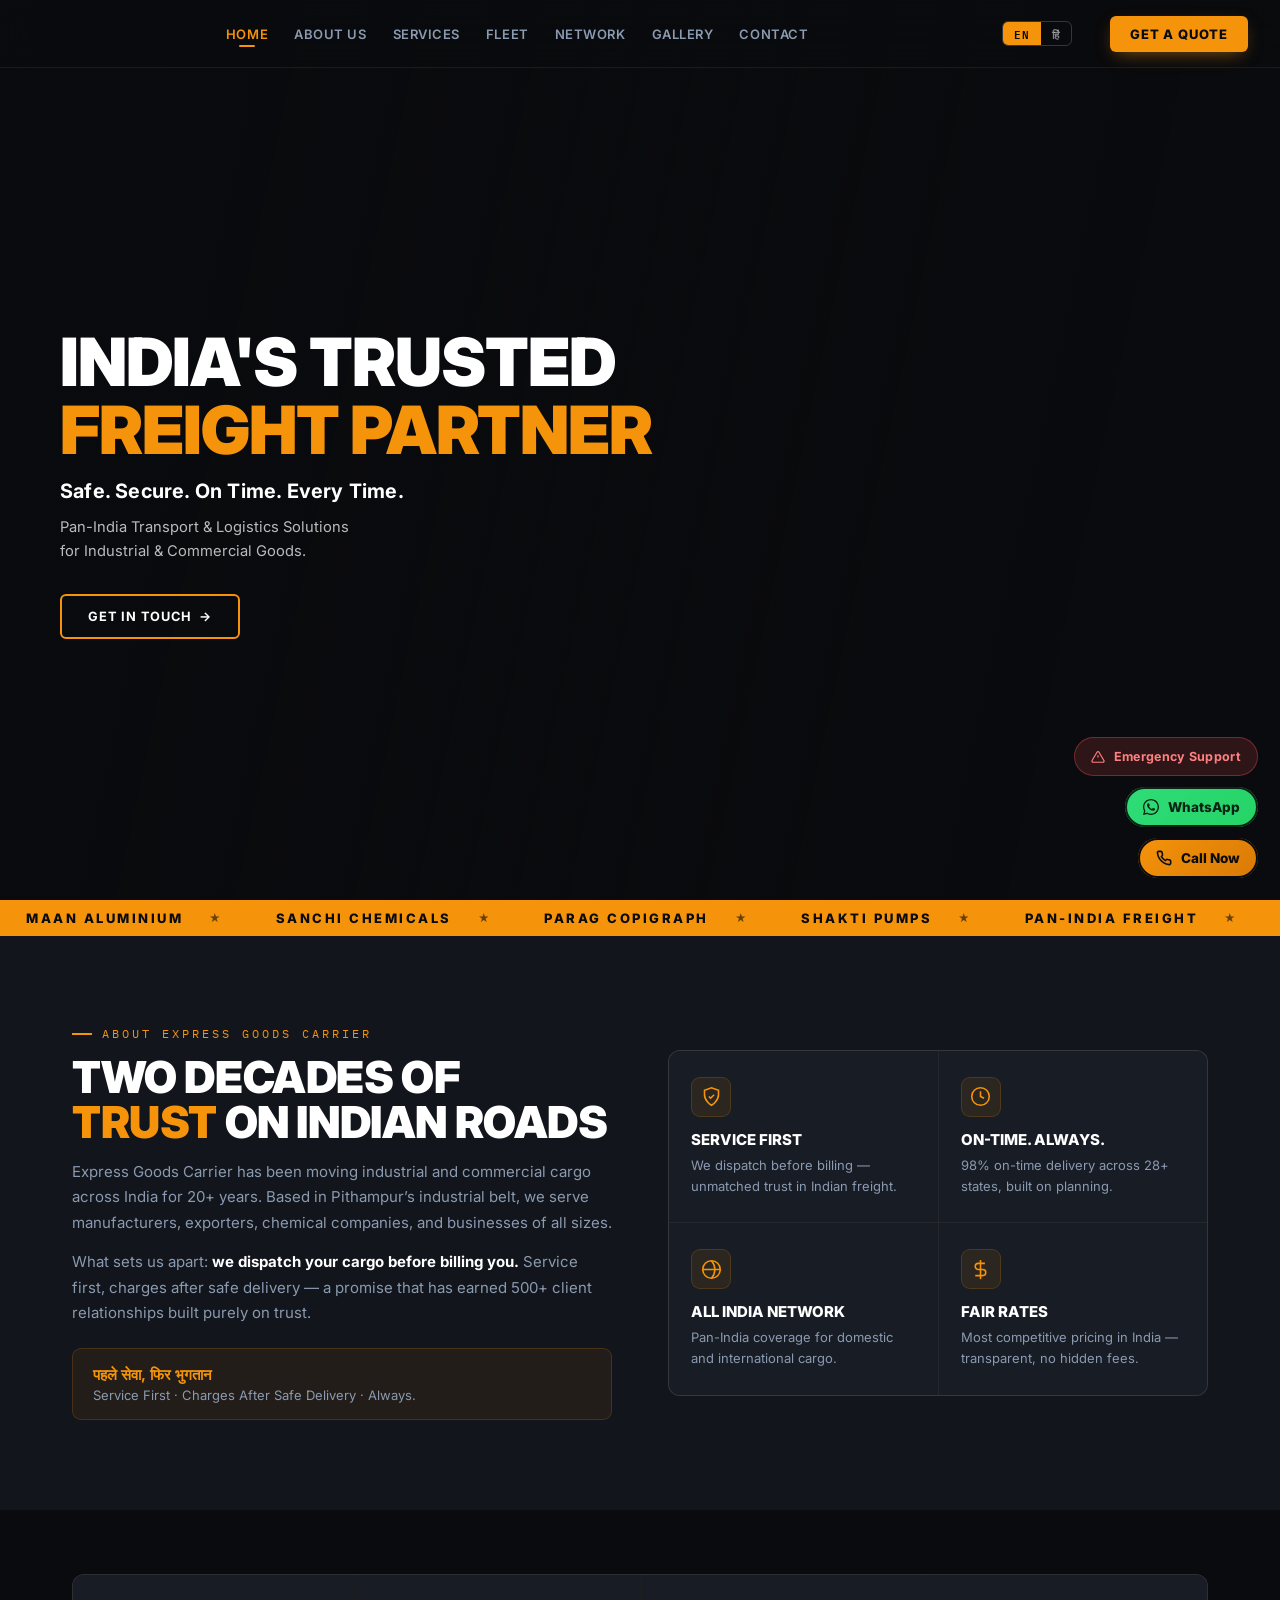
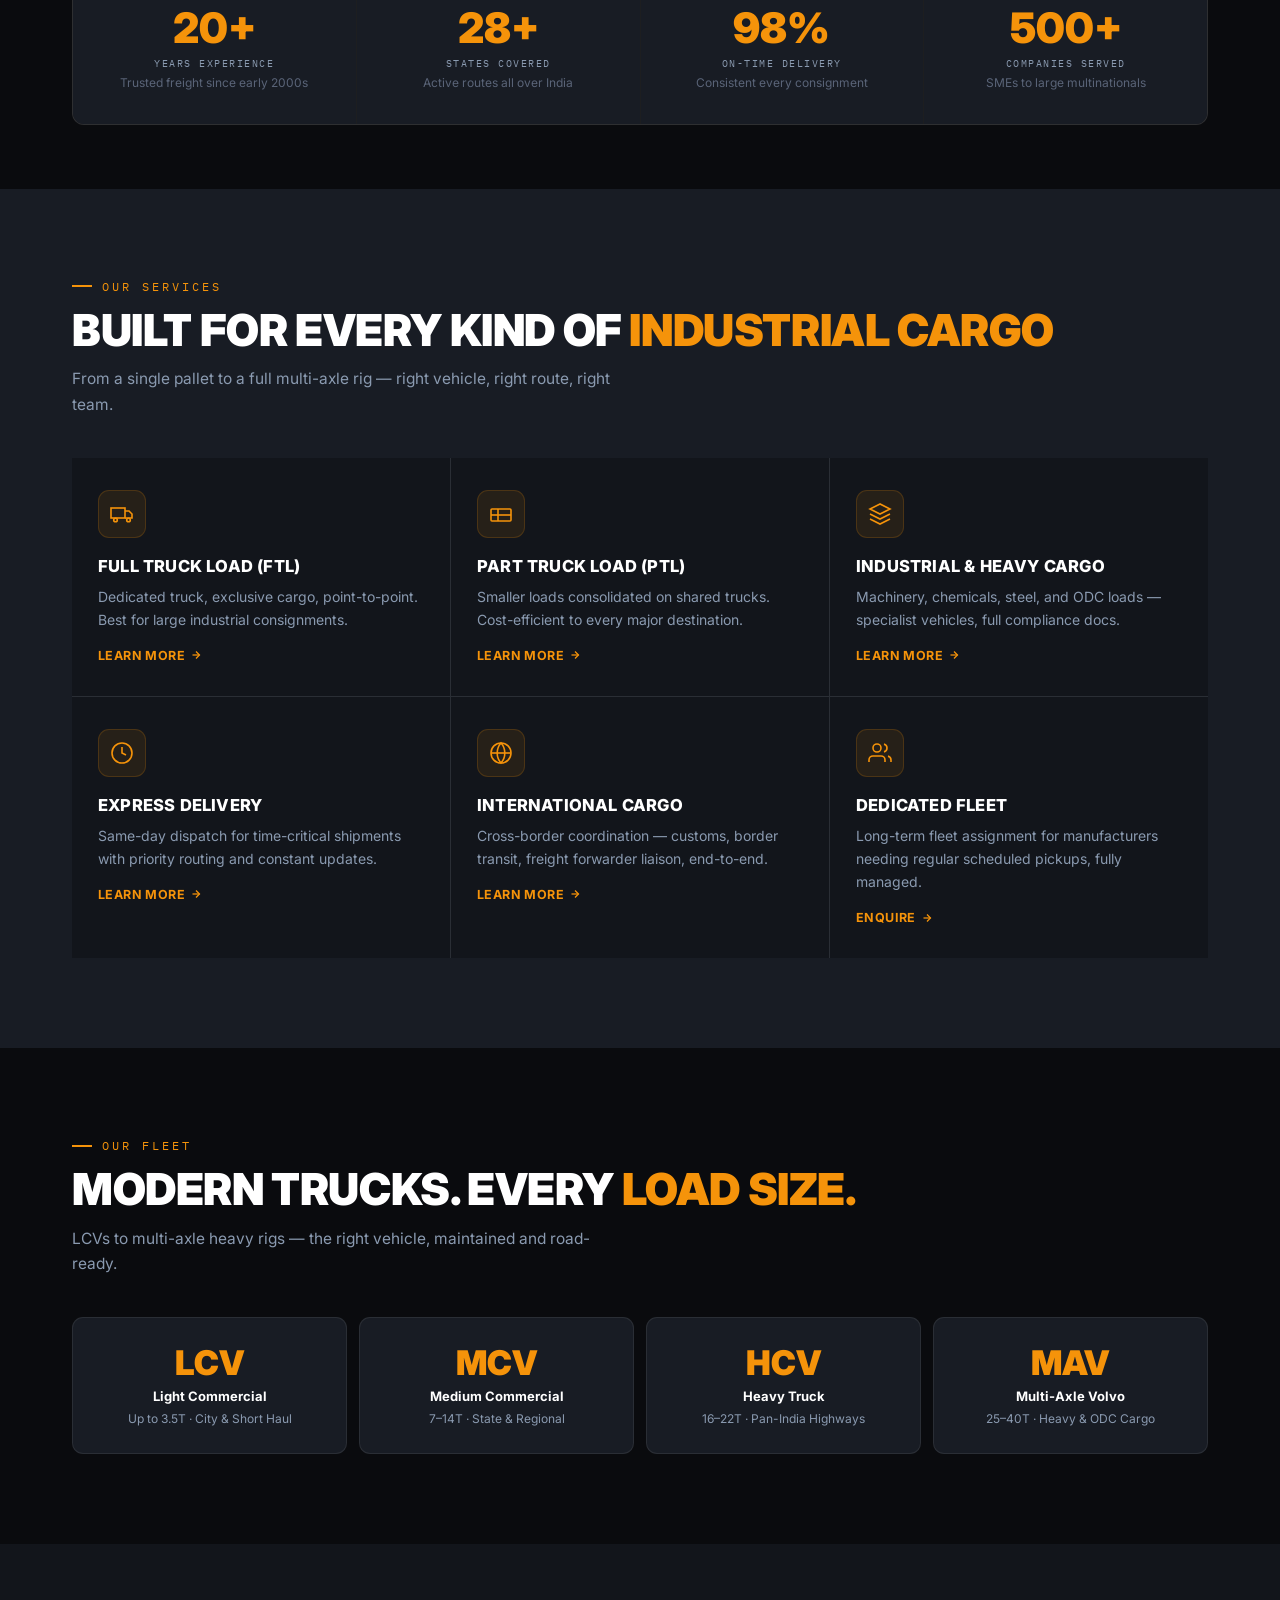
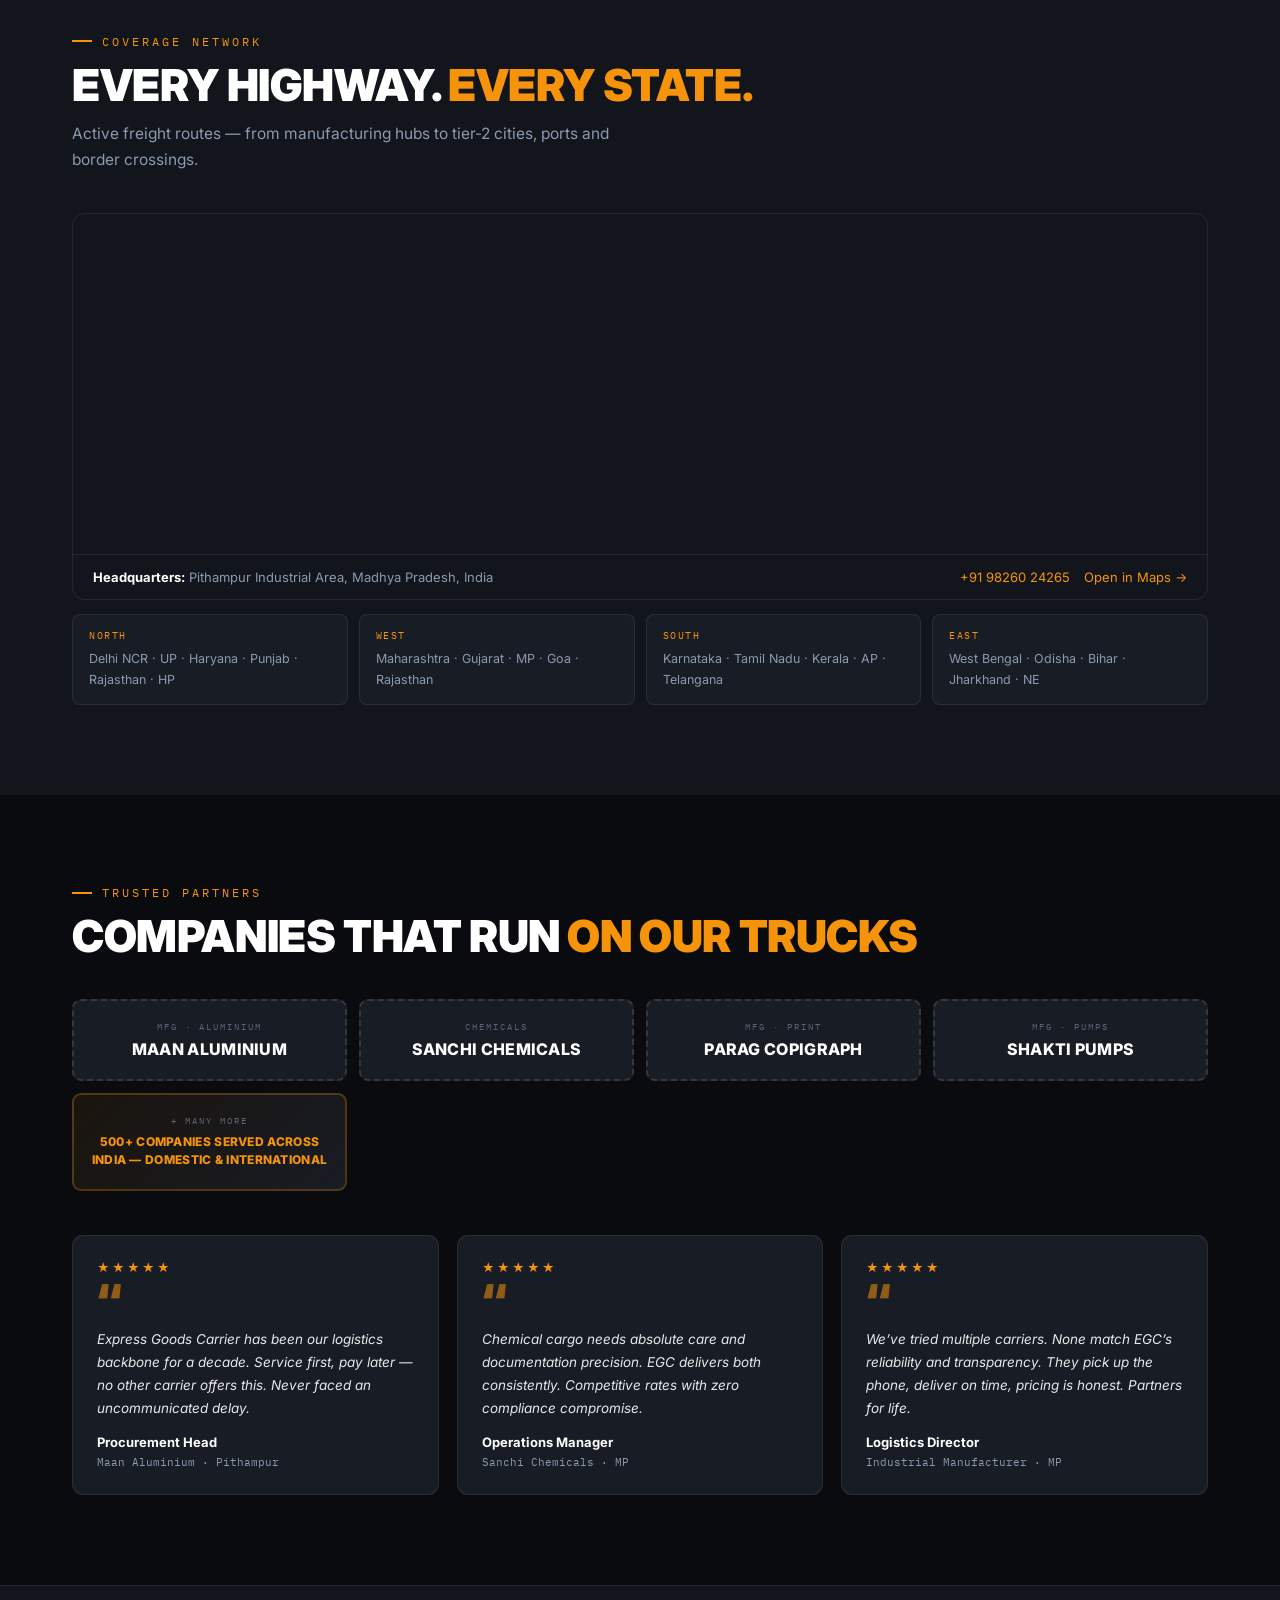
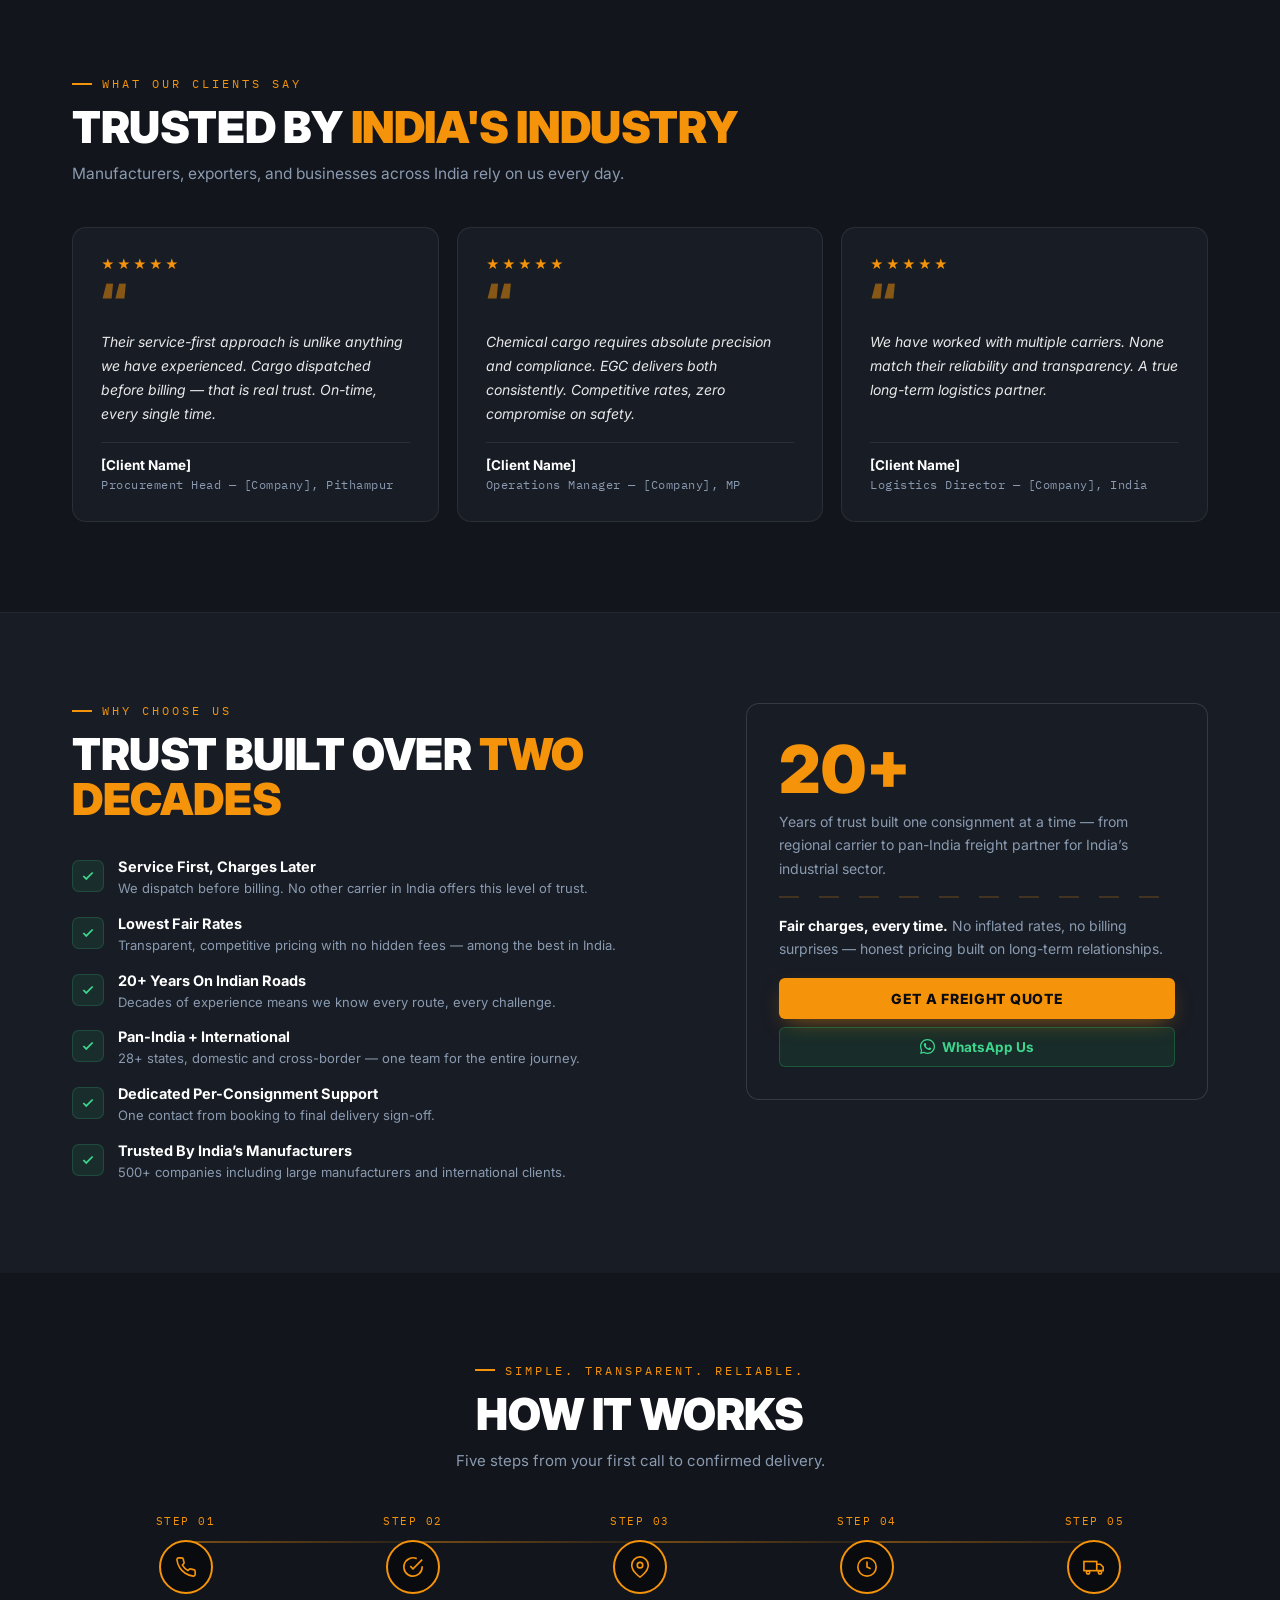
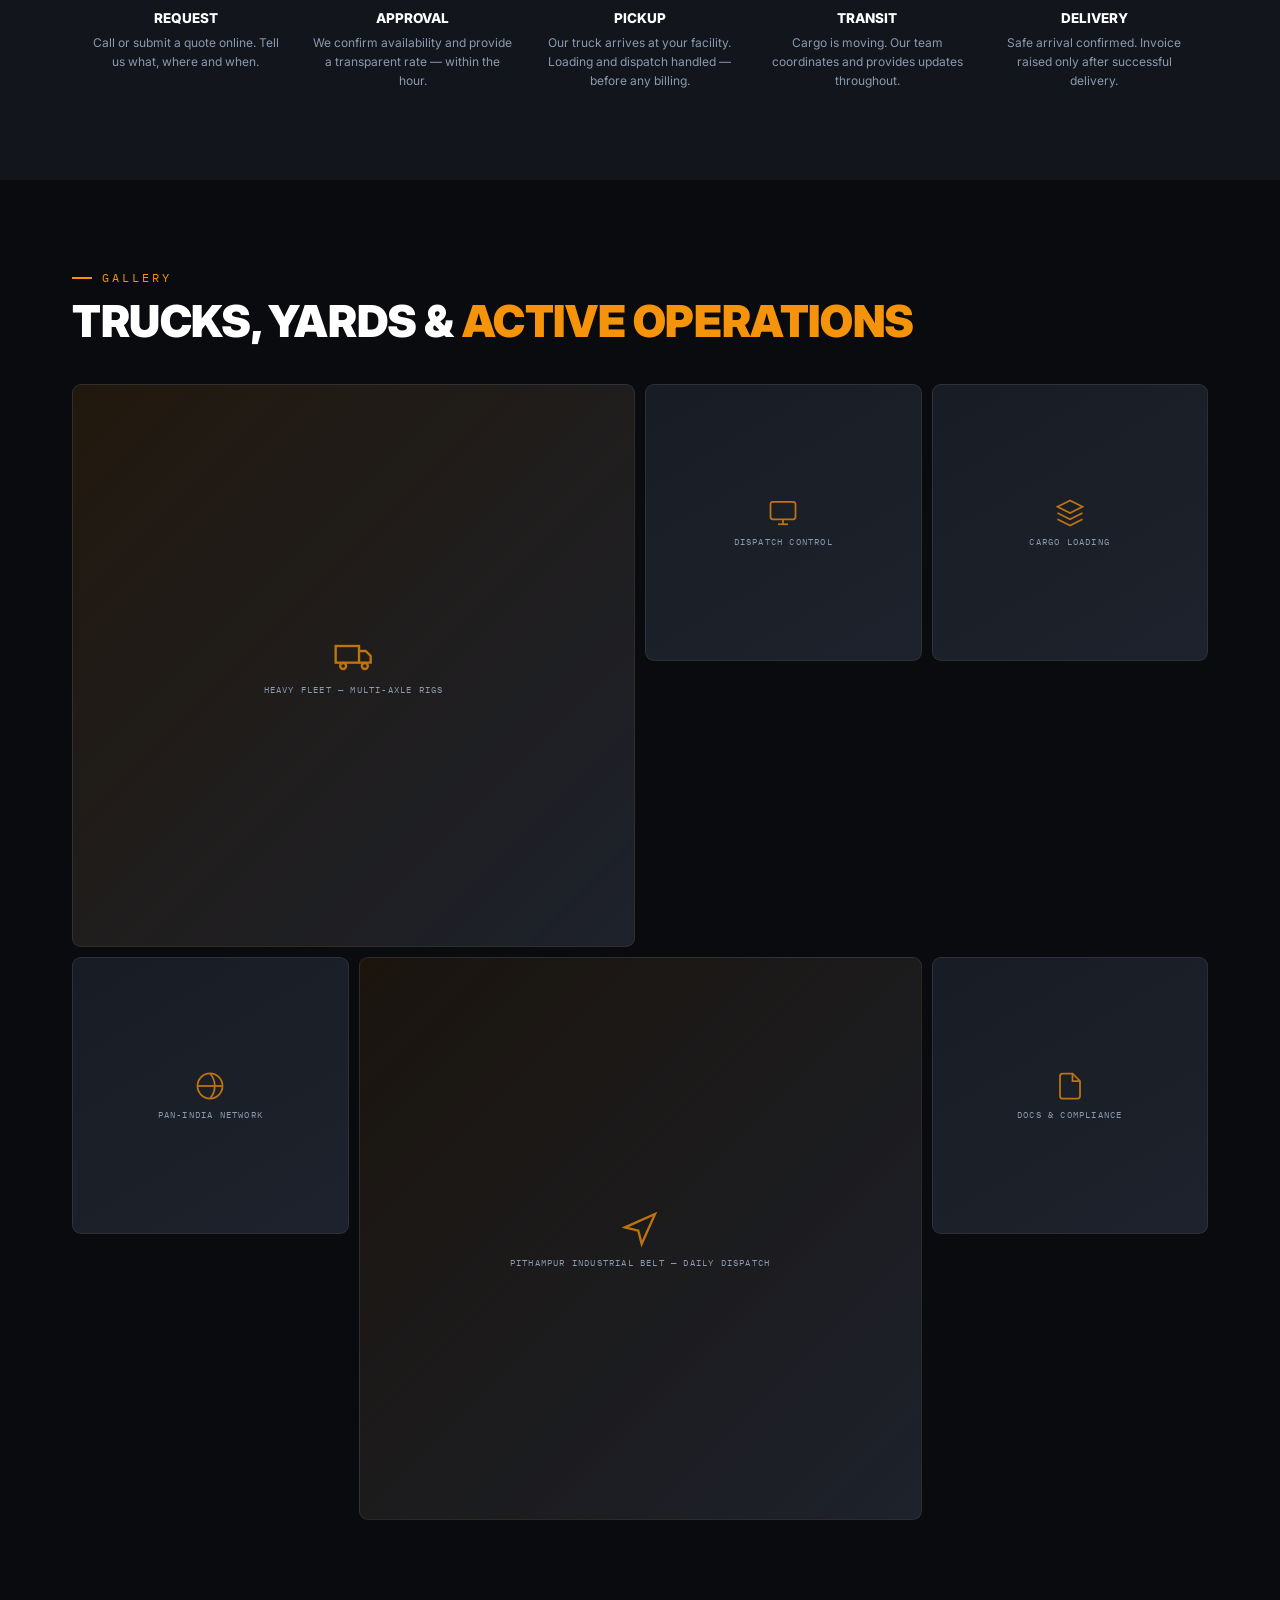
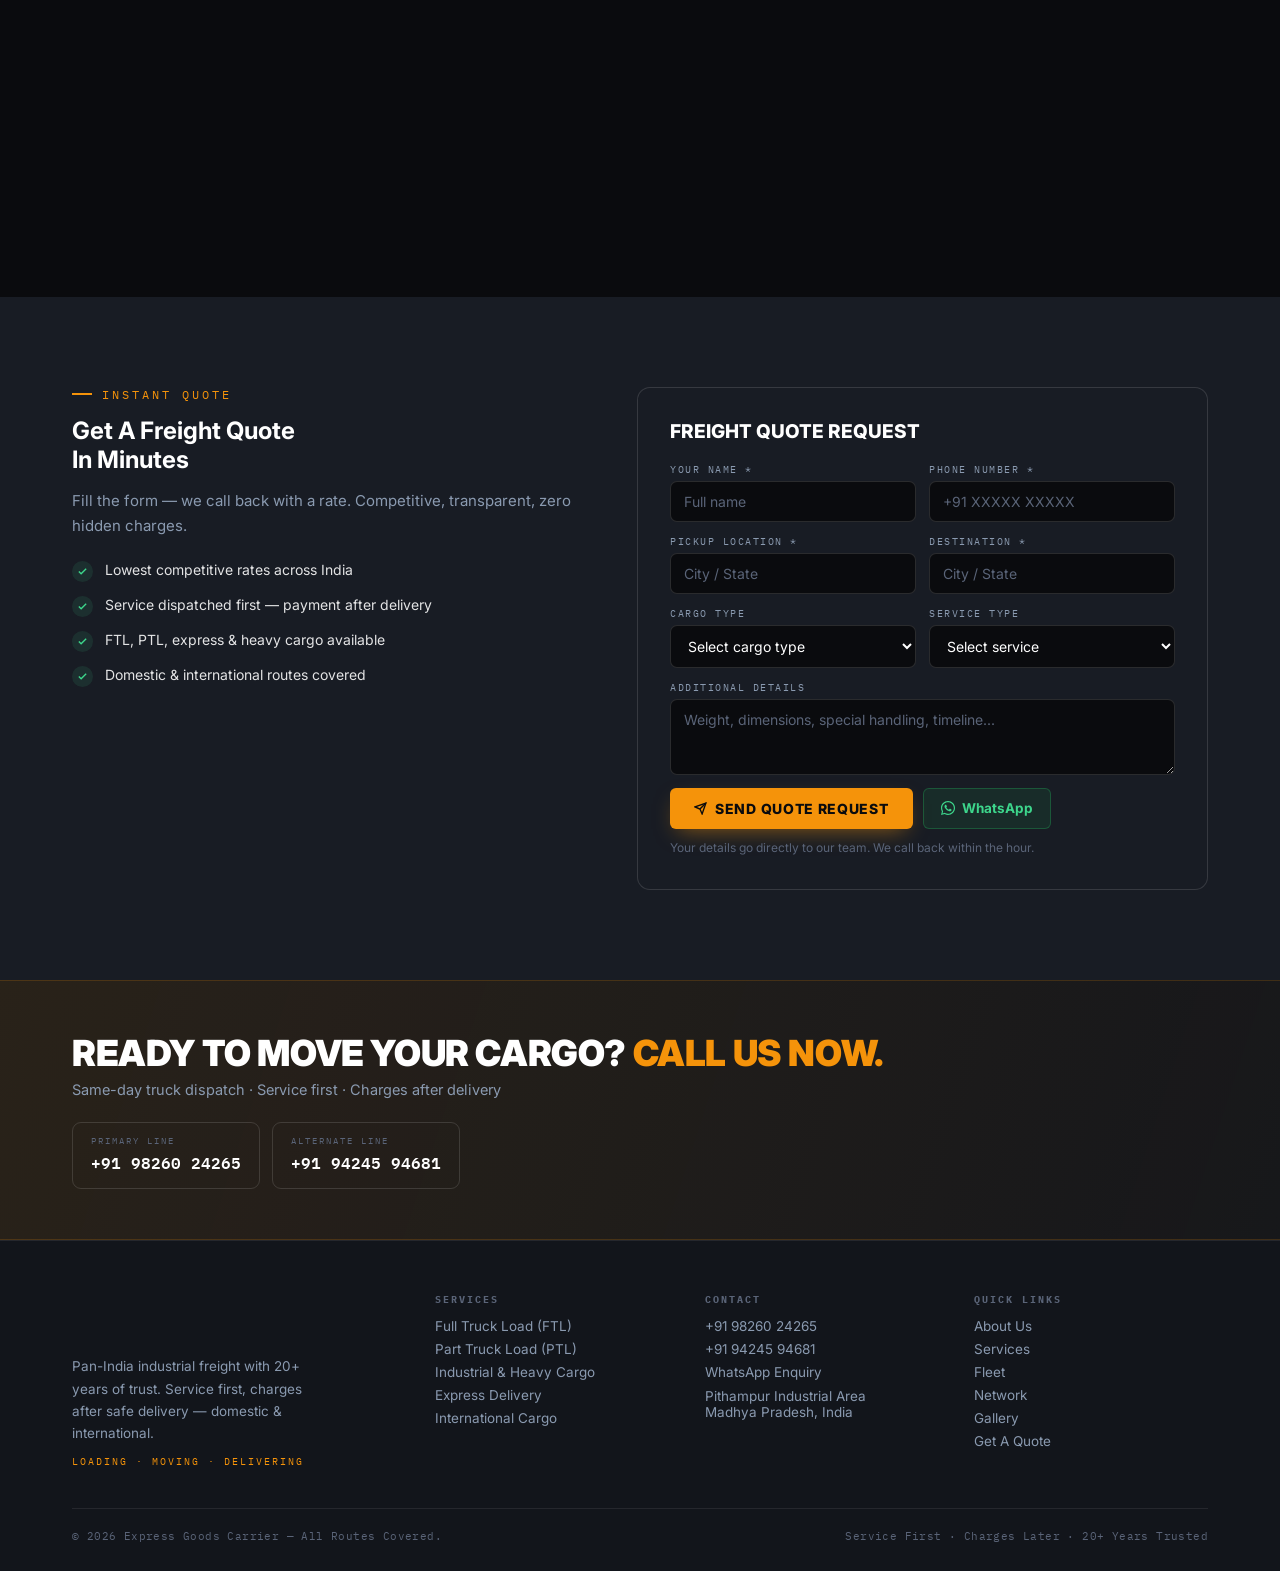
==== commit 66a92a26: "Add files via upload" ====
--- a/index.html
+++ b/index.html
@@ -1,157 +1,1531 @@
 <!DOCTYPE html>
 <html lang="en">
 <head>
-<meta charset="UTF-8" />
-<meta name="viewport" content="width=device-width, initial-scale=1.0" />
-<title>Sign In</title>
-<link rel="stylesheet" href="style.css" />
+<meta charset="UTF-8">
+<meta name="viewport" content="width=device-width, initial-scale=1.0">
+<title>Express Goods Carrier — India's Trusted Freight Partner</title>
+<meta name="description" content="Express Goods Carrier — 20+ years of trusted pan-India industrial freight. Service first, charges later. FTL, PTL, heavy cargo, domestic and international.">
+<meta name="keywords" content="transport India, freight carrier, FTL PTL, industrial cargo, goods transport, Pithampur transport, pan India logistics">
+<meta property="og:title" content="Express Goods Carrier — India's Trusted Freight Partner">
+<meta property="og:description" content="Safe. Secure. On Time. Every Time. Pan-India Transport and Logistics.">
+<meta property="og:type" content="website">
+<script type="application/ld+json">
+{"@context":"https://schema.org","@type":"LocalBusiness","name":"Express Goods Carrier","telephone":["+919826024265","+919424594681"],"areaServed":"IN","serviceType":["Full Truck Load","Part Truck Load","Industrial Cargo","International Cargo"]}
+</script>
+<link rel="preconnect" href="https://fonts.googleapis.com">
+<link rel="preconnect" href="https://fonts.gstatic.com" crossorigin>
+<link href="https://fonts.googleapis.com/css2?family=Inter:wght@400;500;600;700;800;900&family=IBM+Plex+Mono:wght@400;500;600&display=swap" rel="stylesheet">
+<style>
+/* ─── RESET ───────────────────────────────────────────────── */
+*{box-sizing:border-box;margin:0;padding:0;}
+html{scroll-behavior:smooth;}
+body{background:#0a0b0e;color:#fff;font-family:'Inter',sans-serif;-webkit-font-smoothing:antialiased;overflow-x:hidden;cursor:default;}
+a{color:inherit;text-decoration:none;}
+img{display:block;}
+button{font-family:inherit;border:none;background:none;cursor:pointer;color:inherit;}
+input,select,textarea{font-family:'Inter',sans-serif;}
+::selection{background:#f5930a;color:#0a0b0e;}
+
+/* ─── CSS VARIABLES ───────────────────────────────────────── */
+:root{
+  --amber:#f5930a;
+  --amber-h:#ffaa2e;
+  --amber-d:#d97a06;
+  --blk:#0a0b0e;
+  --d1:#0d0f14;
+  --d2:#12151b;
+  --d3:#181c24;
+  --d4:#1e222c;
+  --white:#ffffff;
+  --muted:#8a9ab0;
+  --muted2:#5a6478;
+  --green:#3dd68c;
+  --wa:#25D366;
+  --line:rgba(255,255,255,.08);
+  --linem:rgba(255,255,255,.13);
+  --ease:cubic-bezier(.22,1,.36,1);
+}
+
+/* ─── SCROLL PROGRESS BAR ─────────────────────────────────── */
+#spb{
+  position:fixed;top:0;left:0;height:3px;width:0%;
+  background:linear-gradient(90deg,var(--amber-d),var(--amber),var(--amber-h));
+  z-index:9999;transition:width .06s linear;
+  box-shadow:0 0 10px rgba(245,147,10,.7);
+  pointer-events:none;
+}
+
+/* ─── PRELOADER ───────────────────────────────────────────── */
+/* Shows ONLY the truck/logo-mark portion of the logo.
+   Logo is 3464×3464. The truck icon occupies the top ~38%.
+   We clip a fixed-height container so only truck is visible. */
+#pl{
+  position:fixed;inset:0;z-index:10000;
+  background:var(--blk);
+  display:flex;flex-direction:column;align-items:center;justify-content:center;gap:24px;
+  transition:opacity .7s var(--ease), visibility .7s var(--ease);
+}
+#pl.done{opacity:0;visibility:hidden;pointer-events:none;}
+.pl-mark{
+  width:140px;
+  height:56px;
+  overflow:hidden;
+  position:relative;
+  opacity:0;
+  animation:plFade .5s .2s var(--ease) forwards;
+}
+.pl-mark img{
+  width:140px;
+  height:140px;
+  object-fit:none;
+  object-position:top center;
+  display:block;
+}
+.pl-bar{
+  width:160px;height:2px;
+  background:rgba(255,255,255,.07);
+  border-radius:2px;overflow:hidden;
+}
+.pl-fill{
+  display:block;height:100%;width:0%;
+  background:linear-gradient(90deg,var(--amber-d),var(--amber));
+  animation:plFill 1.4s .3s var(--ease) forwards;
+}
+.pl-txt{
+  font-family:'IBM Plex Mono';font-size:10px;
+  letter-spacing:3px;text-transform:uppercase;
+  color:var(--muted2);
+  opacity:0;animation:plFade .5s .55s forwards;
+}
+@keyframes plFade{to{opacity:1;}}
+@keyframes plFill{to{width:100%;}}
+
+/* ─── NAV ─────────────────────────────────────────────────── */
+/* Height: 68px. Logo left. Links center. CTA btn right. */
+#nav{
+  position:fixed;top:0;left:0;right:0;z-index:500;
+  height:68px;
+  background:rgba(10,11,14,.91);
+  backdrop-filter:blur(18px) saturate(160%);
+  border-bottom:1px solid rgba(255,255,255,.07);
+}
+.nav-wrap{
+  max-width:1440px;margin:0 auto;
+  padding:0 32px;height:100%;
+  display:flex;align-items:center;justify-content:space-between;gap:16px;
+}
+/* Logo — full PNG, transparent bg blends into dark nav */
+.nav-logo{display:flex;align-items:center;flex-shrink:0;}
+.nav-logo img{
+  height:44px;width:auto;
+  object-fit:contain;display:block;
+}
+/* Nav links */
+.nav-links{
+  display:flex;align-items:center;gap:2px;
+  flex:1;justify-content:center;
+}
+.nav-links a{
+  font-size:13px;font-weight:600;letter-spacing:.55px;text-transform:uppercase;
+  color:var(--muted);padding:8px 12px;border-radius:5px;
+  transition:color .2s,background .2s;position:relative;white-space:nowrap;
+}
+.nav-links a:hover{color:#fff;background:rgba(255,255,255,.05);}
+.nav-links a.cur{color:var(--amber);}
+.nav-links a.cur::after{
+  content:'';position:absolute;bottom:3px;left:50%;transform:translateX(-50%);
+  width:16px;height:2px;background:var(--amber);border-radius:2px;
+}
+/* GET A QUOTE button */
+.nav-cta{
+  flex-shrink:0;
+  background:var(--amber);color:var(--blk);
+  font-size:13px;font-weight:800;letter-spacing:.8px;text-transform:uppercase;
+  padding:10px 20px;border-radius:6px;
+  box-shadow:0 6px 18px -6px rgba(245,147,10,.55);
+  transition:background .2s,transform .18s,box-shadow .2s;
+  white-space:nowrap;display:inline-block;
+}
+.nav-cta:hover{background:var(--amber-h);transform:translateY(-2px);box-shadow:0 12px 26px -8px rgba(245,147,10,.65);}
+/* Burger */
+.burger{display:none;flex-direction:column;gap:5px;padding:8px;cursor:pointer;flex-shrink:0;}
+.burger span{display:block;width:22px;height:2px;background:#fff;border-radius:2px;transition:.3s var(--ease);}
+.burger.open span:nth-child(1){transform:rotate(45deg) translate(5px,5px);}
+.burger.open span:nth-child(2){opacity:0;}
+.burger.open span:nth-child(3){transform:rotate(-45deg) translate(5px,-5px);}
+/* Mobile panel */
+.mob{
+  display:none;position:fixed;top:68px;left:0;right:0;
+  background:rgba(10,11,14,.97);backdrop-filter:blur(18px);
+  border-bottom:1px solid var(--line);z-index:499;
+  flex-direction:column;padding:10px 24px 24px;
+}
+.mob a{
+  padding:13px 0;font-size:15px;font-weight:600;
+  letter-spacing:.5px;text-transform:uppercase;
+  color:var(--muted);border-bottom:1px solid var(--line);
+  display:block;transition:color .2s;
+}
+.mob a:hover{color:var(--amber);}
+.mob .nav-cta{margin-top:14px;text-align:center;display:block;}
+/* Mobile logo inside menu */
+.mob-logo{padding:14px 0 4px;border-bottom:1px solid var(--line);}
+.mob-logo img{height:38px;width:auto;object-fit:contain;}
+.mob.open{display:flex;}
+@media(max-width:1100px){.nav-links{display:none;}.burger{display:flex;}}
+@media(max-width:620px){.nav-wrap{padding:0 16px;}}
+
+/* ─── HERO ────────────────────────────────────────────────── */
+/* Exact reference match:
+   - Full viewport height
+   - Hero photo as BG, truck on right
+   - Gradient: very dark left → transparent right
+   - ONE text block, left side
+   - No duplicate layers, no ghost text
+*/
+.hero{
+  position:relative;
+  width:100%;
+  height:100vh;
+  min-height:580px;
+  max-height:900px;
+  display:flex;
+  align-items:center;
+  overflow:hidden;
+}
+/* Layer 1: Photo */
+.hero-photo{
+  position:absolute;inset:0;z-index:0;
+  background-image:none;
+  background-size:cover;
+  background-position:right center;
+  background-repeat:no-repeat;
+}
+/* Layer 2: Gradient overlay — dark left, fades to transparent */
+.hero-overlay{
+  position:absolute;inset:0;z-index:1;
+  background:linear-gradient(
+    102deg,
+    rgba(10,11,14,.97) 0%,
+    rgba(10,11,14,.92) 20%,
+    rgba(10,11,14,.72) 38%,
+    rgba(10,11,14,.28) 55%,
+    rgba(10,11,14,.04) 70%,
+    transparent        82%
+  );
+}
+/* Layer 3: Text block — SINGLE, left-aligned */
+.hero-content{
+  position:relative;z-index:2;
+  width:100%;max-width:1440px;
+  margin:0 auto;
+  padding:0 60px;
+  padding-top:68px;/* offset fixed nav */
+}
+.hero-h1{
+  font-size:clamp(38px,5.2vw,72px);
+  font-weight:900;
+  text-transform:uppercase;
+  letter-spacing:-1px;
+  line-height:1.02;
+  color:#fff;
+  margin-bottom:14px;
+}
+.hero-h1 .amber{
+  color:var(--amber);
+  display:block;
+}
+.hero-tagline{
+  font-size:clamp(15px,1.55vw,21px);
+  font-weight:700;
+  color:#fff;
+  letter-spacing:.2px;
+  margin-bottom:12px;
+}
+.hero-desc{
+  font-size:clamp(13px,1.15vw,16px);
+  font-weight:400;
+  color:rgba(255,255,255,.72);
+  line-height:1.65;
+  margin-bottom:30px;
+}
+/* CTA button — amber outline, matching reference */
+.hero-btn{
+  display:inline-flex;align-items:center;gap:10px;
+  border:2px solid var(--amber);
+  color:#fff;background:transparent;
+  font-size:clamp(12px,1vw,14px);font-weight:700;
+  letter-spacing:.8px;text-transform:uppercase;
+  padding:13px 26px;border-radius:6px;
+  transition:background .22s,color .22s,transform .18s;
+}
+.hero-btn:hover{background:var(--amber);color:var(--blk);transform:translateY(-2px);}
+@media(max-width:900px){
+  .hero-content{padding:0 32px;padding-top:68px;}
+  .hero-photo{background-position:68% center;}
+  .hero-overlay{background:linear-gradient(102deg,rgba(10,11,14,.97) 0%,rgba(10,11,14,.88) 28%,rgba(10,11,14,.5) 52%,transparent 80%);}
+}
+@media(max-width:580px){
+  .hero-content{padding:0 20px;padding-top:68px;}
+  .hero-photo{background-position:72% center;}
+  .hero-overlay{background:linear-gradient(102deg,rgba(10,11,14,.97) 0%,rgba(10,11,14,.95) 60%,rgba(10,11,14,.78) 100%);}
+}
+
+/* ─── MARQUEE ─────────────────────────────────────────────── */
+.mq{background:var(--amber);padding:10px 0;overflow:hidden;}
+.mq-inner{display:flex;width:max-content;animation:mq 24s linear infinite;}
+.mq-inner:hover{animation-play-state:paused;}
+.mq-inner span{
+  font-size:13px;font-weight:800;letter-spacing:2.5px;
+  text-transform:uppercase;color:var(--blk);
+  padding:0 26px;white-space:nowrap;
+  display:flex;align-items:center;
+}
+.mq-inner span::after{content:"★";margin-left:26px;font-size:11px;opacity:.6;}
+@keyframes mq{from{transform:translateX(0);}to{transform:translateX(-50%);}}
+
+/* ─── UTILITY ─────────────────────────────────────────────── */
+.sec{padding:90px 0;}
+.alt{background:var(--d2);}
+.alt2{background:var(--d3);}
+.wrap{max-width:1200px;margin:0 auto;padding:0 32px;}
+.ey{
+  font-family:'IBM Plex Mono';font-size:11.5px;letter-spacing:3px;
+  text-transform:uppercase;color:var(--amber);
+  display:flex;align-items:center;gap:10px;margin-bottom:14px;
+}
+.ey::before{content:'';width:20px;height:2px;background:var(--amber);display:inline-block;}
+.sh{font-size:clamp(24px,3.8vw,44px);font-weight:900;text-transform:uppercase;letter-spacing:-.4px;line-height:1.02;margin-bottom:14px;}
+.sh span{color:var(--amber);}
+.sd{color:var(--muted);font-size:15.5px;line-height:1.65;max-width:540px;}
+/* Reveal */
+.rv{opacity:0;transform:translateY(22px);transition:opacity .7s var(--ease),transform .7s var(--ease);}
+.rv.in{opacity:1;transform:none;}
+.sg>*{opacity:0;transform:translateY(16px);transition:opacity .55s var(--ease),transform .55s var(--ease);}
+.sg.in>*:nth-child(1){transition-delay:0s;opacity:1;transform:none;}
+.sg.in>*:nth-child(2){transition-delay:.07s;opacity:1;transform:none;}
+.sg.in>*:nth-child(3){transition-delay:.14s;opacity:1;transform:none;}
+.sg.in>*:nth-child(4){transition-delay:.21s;opacity:1;transform:none;}
+.sg.in>*:nth-child(5){transition-delay:.28s;opacity:1;transform:none;}
+.sg.in>*:nth-child(6){transition-delay:.35s;opacity:1;transform:none;}
+/* Buttons */
+.btn-a{
+  display:inline-flex;align-items:center;gap:8px;
+  background:var(--amber);color:var(--blk);
+  font-size:14px;font-weight:800;letter-spacing:.7px;text-transform:uppercase;
+  padding:12px 24px;border-radius:6px;
+  box-shadow:0 8px 22px -8px rgba(245,147,10,.55);
+  transition:background .2s,transform .18s,box-shadow .2s;
+  white-space:nowrap;
+}
+.btn-a:hover{background:var(--amber-h);transform:translateY(-2px);box-shadow:0 14px 30px -10px rgba(245,147,10,.65);}
+.btn-g{
+  display:inline-flex;align-items:center;gap:8px;
+  border:1px solid var(--linem);color:#fff;
+  font-size:14px;font-weight:700;letter-spacing:.7px;text-transform:uppercase;
+  padding:12px 24px;border-radius:6px;
+  transition:border-color .2s,color .2s,transform .18s;
+}
+.btn-g:hover{border-color:var(--amber);color:var(--amber);transform:translateY(-2px);}
+.btn-blk{display:flex;justify-content:center;width:100%;}
+/* Lane divider */
+.lane{height:2px;background-image:repeating-linear-gradient(90deg,rgba(245,147,10,.5) 0 20px,transparent 20px 40px);opacity:.38;animation:laneAnim 2s linear infinite;}
+@keyframes laneAnim{from{background-position:0;}to{background-position:-40px 0;}}
+/* About grid */
+.ab-grid{display:grid;grid-template-columns:1fr 1fr;gap:56px;align-items:center;}
+.ab-blocks{display:grid;grid-template-columns:1fr 1fr;gap:1px;background:var(--line);border:1px solid var(--line);border-radius:12px;overflow:hidden;}
+.ab-block{background:var(--d3);padding:26px 22px;transition:background .3s;}
+.ab-block:hover{background:var(--d4);}
+.ab-ico{width:40px;height:40px;border-radius:9px;background:rgba(245,147,10,.09);border:1px solid rgba(245,147,10,.18);display:flex;align-items:center;justify-content:center;margin-bottom:13px;}
+.ab-ico svg{width:21px;height:21px;color:var(--amber);}
+.ab-block h3{font-size:15px;font-weight:800;text-transform:uppercase;margin-bottom:6px;}
+.ab-block p{color:var(--muted);font-size:13px;line-height:1.6;}
+@media(max-width:860px){.ab-grid{grid-template-columns:1fr;}}
+/* Stats */
+.st-row{display:grid;grid-template-columns:repeat(4,1fr);gap:1px;background:var(--line);border:1px solid var(--line);border-radius:12px;overflow:hidden;}
+.st-box{background:var(--d3);padding:32px 20px;text-align:center;transition:background .3s;}
+.st-box:hover{background:var(--d4);}
+.st-num{font-size:42px;font-weight:900;color:var(--amber);line-height:1;}
+.st-lbl{font-family:'IBM Plex Mono';font-size:10px;letter-spacing:1.5px;color:var(--muted);text-transform:uppercase;margin-top:8px;}
+.st-desc{font-size:12px;color:var(--muted2);margin-top:5px;line-height:1.4;}
+@media(max-width:860px){.st-row{grid-template-columns:1fr 1fr;}}
+/* Services */
+.sv-grid{display:grid;grid-template-columns:repeat(3,1fr);gap:1px;background:var(--line);}
+.sv-card{background:var(--d2);padding:32px 26px;transition:background .3s,transform .3s var(--ease);}
+.sv-card:hover{background:var(--d3);transform:translateY(-4px);}
+.sv-ico{width:48px;height:48px;border-radius:11px;background:rgba(245,147,10,.09);border:1px solid rgba(245,147,10,.18);display:flex;align-items:center;justify-content:center;margin-bottom:18px;}
+.sv-ico svg{width:24px;height:24px;color:var(--amber);}
+.sv-card h3{font-size:16.5px;font-weight:800;text-transform:uppercase;letter-spacing:.2px;margin-bottom:9px;}
+.sv-card p{color:var(--muted);font-size:14px;line-height:1.65;margin-bottom:13px;}
+.sv-lnk{font-size:12.5px;font-weight:700;color:var(--amber);letter-spacing:.4px;text-transform:uppercase;display:inline-flex;align-items:center;gap:5px;transition:gap .2s;}
+.sv-card:hover .sv-lnk{gap:9px;}
+@media(max-width:860px){.sv-grid{grid-template-columns:1fr 1fr;}}
+@media(max-width:520px){.sv-grid{grid-template-columns:1fr;}}
+/* Fleet */
+.fl-card{background:var(--d3);border:1px solid var(--line);border-radius:11px;padding:24px 18px;text-align:center;transition:border-color .3s,transform .3s var(--ease);}
+.fl-card:hover{border-color:rgba(245,147,10,.4);transform:translateY(-4px);}
+.fl-tag{font-size:34px;font-weight:900;color:var(--amber);}
+.fl-name{font-size:13px;font-weight:700;margin:5px 0 6px;}
+.fl-desc{font-size:12px;color:var(--muted);line-height:1.55;}
+/* Quote form */
+.qf-grid{display:grid;grid-template-columns:1fr 1.1fr;gap:56px;align-items:start;}
+.qf-card{background:var(--d3);border:1px solid var(--linem);border-radius:13px;padding:32px;}
+.qf-card h3{font-size:19px;font-weight:800;text-transform:uppercase;margin-bottom:20px;}
+.fr{display:grid;grid-template-columns:1fr 1fr;gap:13px;}
+.fd{display:flex;flex-direction:column;gap:5px;margin-bottom:13px;}
+.fd label{font-family:'IBM Plex Mono';font-size:10px;letter-spacing:1.5px;color:var(--muted);text-transform:uppercase;}
+.fd input,.fd select,.fd textarea{
+  background:var(--blk);border:1px solid var(--linem);border-radius:7px;
+  color:#fff;padding:11px 13px;font-size:14px;
+  transition:border-color .22s,box-shadow .22s;
+}
+.fd select option{background:var(--d4);}
+.fd input:focus,.fd select:focus,.fd textarea:focus{border-color:var(--amber);box-shadow:0 0 0 3px rgba(245,147,10,.13);outline:none;}
+.fd input::placeholder,.fd textarea::placeholder{color:var(--muted2);}
+.fd textarea{resize:vertical;min-height:76px;}
+.fb{display:flex;gap:10px;margin-top:7px;flex-wrap:wrap;}
+.fnote{font-size:12px;color:var(--muted2);margin-top:10px;line-height:1.55;}
+.fst{margin-top:10px;font-size:13px;font-family:'IBM Plex Mono';padding:11px 15px;border-radius:7px;display:none;}
+.fst.ok{display:block;background:rgba(61,214,140,.08);border:1px solid rgba(61,214,140,.24);color:var(--green);}
+.fst.er{display:block;background:rgba(255,80,80,.08);border:1px solid rgba(255,80,80,.2);color:#ff7070;}
+.qf-side h2{font-size:clamp(22px,3.2vw,36px);font-weight:900;text-transform:uppercase;letter-spacing:-.4px;margin-bottom:13px;}
+.qf-side h2 span{color:var(--amber);}
+.qf-side>p{color:var(--muted);font-size:15px;line-height:1.7;margin-bottom:20px;}
+.ck-list{display:flex;flex-direction:column;gap:12px;}
+.ck{display:flex;gap:12px;align-items:flex-start;}
+.ck-dot{flex:none;width:21px;height:21px;border-radius:50%;background:rgba(61,214,140,.11);display:flex;align-items:center;justify-content:center;margin-top:2px;}
+.ck-dot svg{width:11px;height:11px;color:var(--green);}
+.ck p{font-size:14px;line-height:1.55;color:rgba(255,255,255,.88);margin:0;}
+@media(max-width:900px){.qf-grid{grid-template-columns:1fr;}.fr{grid-template-columns:1fr;}}
+/* Clients */
+.cl-grid{display:grid;grid-template-columns:repeat(4,1fr);gap:12px;margin-bottom:44px;}
+.cl-p{border:2px dashed rgba(255,255,255,.12);border-radius:9px;padding:20px 14px;text-align:center;background:var(--d3);transition:border-color .3s,transform .3s var(--ease);}
+.cl-p:hover{border-color:var(--amber);transform:translateY(-4px);}
+.cl-tag{font-family:'IBM Plex Mono';font-size:9px;color:var(--muted2);letter-spacing:2px;margin-bottom:7px;}
+.cl-name{font-size:16px;font-weight:800;text-transform:uppercase;letter-spacing:.3px;}
+.cl-p.cm{border-style:solid;border-color:rgba(245,147,10,.26);background:linear-gradient(135deg,rgba(245,147,10,.07),var(--d3));}
+.cl-p.cm .cl-name{color:var(--amber);font-size:12px;line-height:1.5;}
+@media(max-width:860px){.cl-grid{grid-template-columns:1fr 1fr;}}
+/* Testimonials */
+.tm-grid{display:grid;grid-template-columns:repeat(3,1fr);gap:15px;}
+.tm-card{background:var(--d3);border:1px solid var(--line);border-radius:11px;padding:24px;transition:border-color .3s,transform .3s var(--ease);}
+.tm-card:hover{border-color:rgba(245,147,10,.3);transform:translateY(-3px);}
+.tm-stars{color:var(--amber);font-size:12px;letter-spacing:2px;margin-bottom:8px;}
+.tm-qm{font-size:48px;font-weight:900;color:var(--amber);line-height:.8;opacity:.55;margin-bottom:7px;}
+.tm-card .qt{color:rgba(255,255,255,.9);font-size:13.5px;line-height:1.7;font-style:italic;margin-bottom:14px;}
+.tm-who strong{color:#fff;display:block;font-size:13px;font-weight:700;}
+.tm-who span{font-size:11px;color:var(--muted);font-family:'IBM Plex Mono';}
+@media(max-width:860px){.tm-grid{grid-template-columns:1fr 1fr;}}
+@media(max-width:520px){.tm-grid{grid-template-columns:1fr;}}
+/* Why us */
+.wy-grid{display:grid;grid-template-columns:1.15fr .85fr;gap:50px;align-items:start;}
+.wi-list{display:flex;flex-direction:column;gap:16px;}
+.wi{display:flex;gap:14px;align-items:flex-start;}
+.wi-ico{flex:none;width:32px;height:32px;border-radius:7px;background:rgba(61,214,140,.09);border:1px solid rgba(61,214,140,.18);display:flex;align-items:center;justify-content:center;margin-top:2px;}
+.wi-ico svg{width:14px;height:14px;color:var(--green);}
+.wi-txt strong{display:block;font-size:14.5px;font-weight:700;margin-bottom:3px;}
+.wi-txt p{color:var(--muted);font-size:13px;line-height:1.6;margin:0;}
+.wy-side{background:var(--d3);border:1px solid var(--linem);border-radius:13px;padding:32px;position:sticky;top:88px;}
+.wy-side .big{font-size:66px;font-weight:900;color:var(--amber);line-height:1;margin-bottom:8px;}
+.wy-side p{color:var(--muted);font-size:14px;line-height:1.65;margin-bottom:16px;}
+@media(max-width:900px){.wy-grid{grid-template-columns:1fr;}.wy-side{position:static;}}
+/* Process */
+.pr-grid{display:grid;grid-template-columns:repeat(4,1fr);position:relative;}
+.pr-step{padding:0 20px;position:relative;}
+.pr-step:not(:last-child)::after{content:'';position:absolute;top:26px;right:-1px;width:100%;height:1px;background-image:repeating-linear-gradient(90deg,rgba(245,147,10,.38) 0 8px,transparent 8px 16px);}
+.ps-n{font-family:'IBM Plex Mono';font-size:11.5px;color:var(--amber);letter-spacing:1.5px;margin-bottom:14px;display:block;}
+.ps-c{width:52px;height:52px;border-radius:50%;border:2px solid var(--amber);display:flex;align-items:center;justify-content:center;background:var(--blk);margin-bottom:16px;position:relative;z-index:2;}
+.ps-c span{font-size:19px;font-weight:900;color:var(--amber);}
+.pr-step h3{font-size:15px;font-weight:800;text-transform:uppercase;margin-bottom:8px;}
+.pr-step p{color:var(--muted);font-size:13px;line-height:1.65;}
+@media(max-width:860px){.pr-grid{grid-template-columns:1fr;gap:32px;}.pr-step:not(:last-child)::after{display:none;}}
+/* Gallery */
+.gl-grid{display:grid;grid-template-columns:repeat(4,1fr);gap:10px;}
+.gl-tile{aspect-ratio:1;border-radius:9px;border:1px solid var(--line);background:linear-gradient(150deg,var(--d3),var(--d4));display:flex;flex-direction:column;align-items:center;justify-content:center;gap:8px;transition:border-color .3s,transform .3s var(--ease);overflow:hidden;cursor:default;}
+.gl-tile:hover{border-color:rgba(245,147,10,.42);transform:scale(1.04);}
+.gl-tile svg{width:30px;height:30px;color:var(--amber);opacity:.75;}
+.gl-tile span{font-family:'IBM Plex Mono';font-size:9px;letter-spacing:1.2px;color:var(--muted);text-transform:uppercase;text-align:center;padding:0 8px;}
+.gl-tile.w2{grid-column:span 2;}
+.gl-tile.w2 svg{width:40px;height:40px;}
+@media(max-width:860px){.gl-grid{grid-template-columns:1fr 1fr;}.gl-tile.w2{grid-column:span 1;}}
+/* Map */
+.mp-card{border:1px solid var(--line);border-radius:13px;overflow:hidden;background:var(--d2);}
+.mp-card iframe{width:100%;height:340px;border:0;display:block;filter:invert(1) hue-rotate(180deg) brightness(.83) saturate(.75);}
+.mp-cap{padding:14px 20px;display:flex;justify-content:space-between;align-items:center;flex-wrap:wrap;gap:8px;font-size:13px;color:var(--muted);border-top:1px solid var(--line);}
+.mp-cap strong{color:#fff;}
+.mp-cap a{color:var(--amber);transition:opacity .2s;}
+.mp-cap a:hover{opacity:.75;}
+/* Contact banner */
+.ct-banner{background:linear-gradient(108deg,rgba(245,147,10,.1),rgba(245,147,10,.02)),var(--d2);border-top:1px solid rgba(245,147,10,.18);border-bottom:1px solid rgba(245,147,10,.18);}
+.ct-inner{display:flex;align-items:center;justify-content:space-between;gap:24px;flex-wrap:wrap;padding:50px 0;}
+.ct-txt h2{font-size:clamp(20px,3.2vw,36px);font-weight:900;text-transform:uppercase;letter-spacing:-.4px;}
+.ct-txt h2 span{color:var(--amber);}
+.ct-txt p{color:var(--muted);font-size:14.5px;margin-top:6px;}
+.ph-row{display:flex;gap:12px;flex-wrap:wrap;}
+.ph-btn{display:flex;flex-direction:column;gap:3px;border:1px solid var(--linem);border-radius:9px;padding:12px 18px;min-width:180px;transition:border-color .3s,transform .3s var(--ease),background .3s;}
+.ph-btn:hover{border-color:var(--amber);transform:translateY(-3px);background:rgba(245,147,10,.05);}
+.ph-lbl{font-family:'IBM Plex Mono';font-size:9px;letter-spacing:2px;color:var(--muted2);text-transform:uppercase;}
+.ph-num{font-family:'IBM Plex Mono';font-size:16px;font-weight:600;color:#fff;}
+/* Footer */
+footer{background:var(--d2);border-top:1px solid var(--line);padding:52px 0 28px;}
+.ft-top{display:grid;grid-template-columns:1.4fr 1fr 1fr 1fr;gap:36px;margin-bottom:40px;}
+.ft-brand img{height:50px;width:auto;object-fit:contain;display:block;margin-bottom:12px;}
+.ft-brand p{color:var(--muted);font-size:13.5px;line-height:1.65;max-width:260px;}
+.ft-sub{font-family:'IBM Plex Mono';font-size:10px;letter-spacing:2px;color:var(--amber);text-transform:uppercase;margin-top:11px;}
+.ft-col h4{font-family:'IBM Plex Mono';font-size:10px;letter-spacing:2px;color:var(--muted2);text-transform:uppercase;margin-bottom:12px;}
+.ft-col a,.ft-col p{display:block;color:var(--muted);font-size:13.5px;margin-bottom:7px;transition:color .2s;}
+.ft-col a:hover{color:var(--amber);}
+.ft-bot{border-top:1px solid var(--line);padding-top:20px;display:flex;justify-content:space-between;flex-wrap:wrap;gap:8px;color:var(--muted2);font-size:11px;font-family:'IBM Plex Mono';letter-spacing:.4px;}
+@media(max-width:900px){.ft-top{grid-template-columns:1fr 1fr;}}
+@media(max-width:520px){.ft-top{grid-template-columns:1fr;}}
+/* WhatsApp button helper */
+.wa-btn{display:inline-flex;justify-content:center;align-items:center;gap:7px;padding:11px 17px;border-radius:6px;background:rgba(37,211,102,.09);border:1px solid rgba(37,211,102,.26);color:var(--green);font-weight:700;font-size:13.5px;transition:background .2s,transform .18s;}
+.wa-btn:hover{background:rgba(37,211,102,.18);transform:translateY(-2px);}
+/* Floating stack */
+.fl-stack{position:fixed;right:22px;bottom:22px;z-index:400;display:flex;flex-direction:column;align-items:flex-end;gap:11px;}
+.fl{display:flex;align-items:center;gap:9px;padding:12px 18px;border-radius:50px;font-weight:800;font-size:13.5px;text-decoration:none;opacity:0;transform:translateY(16px);transition:opacity .4s var(--ease),transform .4s var(--ease);position:relative;}
+.fl.vis{opacity:1;transform:translateY(0);}
+.fl:hover{transform:translateY(-3px)!important;}
+.fl .ring{position:absolute;inset:0;border-radius:50px;border:2px solid currentColor;animation:rp 2.2s ease-out infinite;}
+@keyframes rp{0%{opacity:.5;transform:scale(1);}100%{opacity:0;transform:scale(1.3);}}
+.fl-call{background:linear-gradient(135deg,var(--amber),var(--amber-d));color:var(--blk);}
+.fl-wa{background:linear-gradient(135deg,#2fdc78,var(--wa));color:#0b2415;}
+@media(max-width:460px){.fl .flbl{display:none;}.fl{padding:13px;}}
+@media(prefers-reduced-motion:reduce){*{animation-duration:.001ms!important;animation-iteration-count:1!important;transition-duration:.001ms!important;}}
+
+/* ═══ PHASE 1 REFINEMENT ══════════════════════════════════════════ */
+
+/* ── Language toggle ──────────────────────── */
+.lang-toggle{display:flex;align-items:center;border:1px solid rgba(255,255,255,.18);border-radius:6px;overflow:hidden;margin-right:6px;flex-shrink:0;}
+.lbtn{font-family:'IBM Plex Mono',monospace;font-size:11px;font-weight:600;letter-spacing:1px;text-transform:uppercase;padding:6px 11px;color:rgba(255,255,255,.5);background:transparent;cursor:pointer;border:none;transition:background .2s,color .2s;line-height:1;}
+.lbtn.on{background:var(--amber);color:var(--blk);}
+.lbtn:hover:not(.on){color:rgba(255,255,255,.85);}
+body.lsw [data-i18n]{opacity:0;transition:opacity .15s;}
+[data-i18n]{transition:opacity .15s;}
+
+/* ── Trust stats upgrade ──────────────────── */
+.trust-sec{background:var(--d2);border-top:1px solid var(--line);border-bottom:1px solid var(--line);}
+.trust-inner{display:grid;grid-template-columns:repeat(4,1fr);gap:1px;background:var(--line);border:1px solid var(--line);border-radius:14px;overflow:hidden;}
+.trust-tile{background:var(--d3);padding:36px 24px;text-align:center;position:relative;overflow:hidden;transition:background .3s;}
+.trust-tile::before{content:'';position:absolute;inset:0;background:linear-gradient(135deg,rgba(245,147,10,.05),transparent 60%);opacity:0;transition:opacity .3s;}
+.trust-tile:hover::before{opacity:1;}
+.trust-tile:hover{background:var(--d4);}
+.trust-num{font-size:46px;font-weight:900;color:var(--amber);line-height:1;}
+.trust-lbl{font-family:'IBM Plex Mono',monospace;font-size:10.5px;letter-spacing:1.5px;color:var(--muted);text-transform:uppercase;margin-top:9px;}
+.trust-desc{font-size:12px;color:var(--muted2);margin-top:5px;line-height:1.45;}
+@media(max-width:860px){.trust-inner{grid-template-columns:1fr 1fr;}}
+@media(max-width:440px){.trust-inner{grid-template-columns:1fr;}}
+
+/* ── Process 5-step ───────────────────────── */
+.pr-grid-5{display:grid;grid-template-columns:repeat(5,1fr);position:relative;}
+.pr-grid-5 .pr-step{padding:0 14px;position:relative;text-align:center;}
+.pr-grid-5 .pr-step:not(:last-child)::after{content:'';position:absolute;top:27px;left:50%;width:100%;height:2px;background:linear-gradient(90deg,rgba(245,147,10,.45),rgba(245,147,10,.1));z-index:0;}
+.pr-grid-5 .ps-n{font-family:'IBM Plex Mono',monospace;font-size:11px;color:var(--amber);letter-spacing:1.5px;margin-bottom:12px;display:block;}
+.pr-grid-5 .ps-c{width:54px;height:54px;border-radius:50%;border:2px solid var(--amber);background:var(--blk);margin:0 auto 16px;display:flex;align-items:center;justify-content:center;position:relative;z-index:1;transition:background .3s,transform .3s var(--ease);}
+.pr-grid-5 .pr-step:hover .ps-c{background:var(--amber);transform:scale(1.08);}
+.pr-grid-5 .ps-c svg{width:22px;height:22px;color:var(--amber);transition:color .3s;}
+.pr-grid-5 .pr-step:hover .ps-c svg{color:var(--blk);}
+.pr-grid-5 .pr-step h3{font-size:13.5px;font-weight:800;text-transform:uppercase;margin-bottom:7px;}
+.pr-grid-5 .pr-step p{color:var(--muted);font-size:12px;line-height:1.6;}
+@media(max-width:900px){.pr-grid-5{grid-template-columns:1fr 1fr;gap:24px;}.pr-grid-5 .pr-step:not(:last-child)::after{display:none;}}
+@media(max-width:500px){.pr-grid-5{grid-template-columns:1fr;}}
+
+/* ── Testimonials ─────────────────────────── */
+.tm-section{background:var(--d2);border-top:1px solid var(--line);border-bottom:1px solid var(--line);}
+.tm-grid{display:grid;grid-template-columns:repeat(3,1fr);gap:18px;}
+.tmc{background:var(--d3);border:1px solid var(--line);border-radius:14px;padding:28px;display:flex;flex-direction:column;transition:border-color .3s,transform .3s var(--ease);}
+.tmc:hover{border-color:rgba(245,147,10,.28);transform:translateY(-4px);}
+.tmc-stars{color:var(--amber);font-size:13px;letter-spacing:2px;margin-bottom:10px;}
+.tmc-qm{font-size:50px;font-weight:900;color:var(--amber);line-height:.8;opacity:.5;margin-bottom:8px;}
+.tmc .qt{color:rgba(255,255,255,.9);font-size:14px;line-height:1.72;font-style:italic;margin-bottom:16px;flex:1;}
+.tmc-sep{height:1px;background:var(--line);margin-bottom:14px;}
+.tmc-who strong{display:block;font-size:13.5px;font-weight:700;color:#fff;}
+.tmc-who span{font-size:11.5px;color:var(--muted);font-family:'IBM Plex Mono',monospace;letter-spacing:.5px;}
+@media(max-width:860px){.tm-grid{grid-template-columns:1fr 1fr;}}
+@media(max-width:540px){.tm-grid{grid-template-columns:1fr;}}
+
+/* ── Emergency button ─────────────────────── */
+.fl-emg{display:flex;align-items:center;gap:9px;padding:11px 16px;border-radius:50px;font-weight:700;font-size:12.5px;text-decoration:none;opacity:0;transform:translateY(16px);transition:opacity .4s var(--ease),transform .4s var(--ease);position:relative;background:rgba(255,80,80,.15);border:1px solid rgba(255,80,80,.35);color:#ff8080;letter-spacing:.3px;}
+.fl-emg.vis{opacity:1;transform:translateY(0);}
+.fl-emg:hover{background:rgba(255,80,80,.22);transform:translateY(-2px)!important;}
+.fl-emg svg{width:14px;height:14px;flex-shrink:0;}
+@media(max-width:460px){.fl-emg .flbl-e{display:none;}.fl-emg{padding:12px;}}
+</style>
+<link rel="stylesheet" href="auth.css">
 </head>
 <body>
-
-<div class="card">
-
-  <!-- ================= LOADING (shown while Firebase restores session) ================= -->
-  <section id="screen-loading" class="screen active">
-    <div class="spinner"></div>
-    <p class="muted">Checking session…</p>
-  </section>
-
-  <!-- ================= METHOD SELECTOR ================= -->
-  <section id="screen-method" class="screen">
-    <h1>Sign in</h1>
-    <p class="subtitle">Choose how you'd like to continue</p>
-
-    <button id="googleBtn" class="btn btn-outline">
-      <svg width="18" height="18" viewBox="0 0 18 18">
-        <path fill="#4285F4" d="M17.64 9.2c0-.64-.06-1.25-.16-1.84H9v3.48h4.84c-.21 1.13-.84 2.08-1.79 2.72v2.26h2.9c1.7-1.57 2.69-3.88 2.69-6.62z"/>
-        <path fill="#34A853" d="M9 18c2.43 0 4.47-.81 5.96-2.18l-2.9-2.26c-.81.54-1.84.86-3.06.86-2.35 0-4.34-1.59-5.05-3.72H.96v2.33C2.44 15.98 5.48 18 9 18z"/>
-        <path fill="#FBBC05" d="M3.95 10.7c-.18-.54-.28-1.11-.28-1.7s.1-1.16.28-1.7V4.97H.96A8.997 8.997 0 0 0 0 9c0 1.45.35 2.83.96 4.03l2.99-2.33z"/>
-        <path fill="#EA4335" d="M9 3.58c1.32 0 2.51.45 3.44 1.35l2.58-2.58C13.46.89 11.43 0 9 0 5.48 0 2.44 2.02.96 4.97l2.99 2.33C4.66 5.17 6.65 3.58 9 3.58z"/>
-      </svg>
-      Continue with Google
+<div id="spb"></div>
+
+<!-- ─── PRELOADER: truck icon only ─────────────────────────── -->
+<div id="pl">
+  <div class="pl-mark">
+  <img src="">
+  </div>
+  <div class="pl-bar"><span class="pl-fill"></span></div>
+  <div class="pl-txt">Loading Pan-India Routes&hellip;</div>
+</div>
+
+<!-- ─── NAV ────────────────────────────────────────────────── -->
+<header id="nav">
+  <div class="nav-wrap">
+    <a href="#top" class="nav-logo">
+<img src="">
+    </a>
+    <nav class="nav-links">
+      <a href="#top" class="cur" data-i18n="nv.home">Home</a>
+      <a href="#about" data-i18n="nv.about">About Us</a>
+      <a href="#services" data-i18n="nv.services">Services</a>
+      <a href="#fleet" data-i18n="nv.fleet">Fleet</a>
+      <a href="#network" data-i18n="nv.network">Network</a>
+      <a href="#gallery" data-i18n="nv.gallery">Gallery</a>
+      <a href="#contact" data-i18n="nv.contact">Contact</a>
+    </nav>
+    <div class="lang-toggle" role="group" aria-label="Language">
+      <button class="lbtn on" id="bten" onclick="setLang('en')" aria-pressed="true"  aria-label="English">EN</button>
+      <button class="lbtn"    id="bthi" onclick="setLang('hi')" aria-pressed="false" aria-label="Hindi">हिं</button>
+    </div>
+    <div id="authNav"></div>
+    <a href="#quote" class="nav-cta" data-i18n="cta.nav">Get A Quote</a>
+    <button class="burger" id="brg" aria-label="Open menu">
+      <span></span><span></span><span></span>
     </button>
-
-    <button id="showPhoneBtn" class="btn btn-outline">
-      <span class="icon">📱</span> Continue with Phone Number
-    </button>
-
-    <button id="showEmailBtn" class="btn btn-outline">
-      <span class="icon">✉️</span> Continue with Email
-    </button>
-
-    <p class="status" id="status-method"></p>
-  </section>
-
-  <!-- ================= PHONE: ENTER NUMBER ================= -->
-  <section id="screen-phone-entry" class="screen">
-    <button class="back-btn" data-back="screen-method">← Back</button>
-    <h1>Enter phone number</h1>
-    <p class="subtitle">We'll text you a verification code</p>
-
-    <div class="field-row">
-      <input id="countryCode" class="country-code" type="text" value="+91" />
-      <input id="phoneNumber" type="tel" placeholder="Phone number" inputmode="numeric" />
-    </div>
-
-    <button id="sendOtpBtn" class="btn btn-primary">
-      <span class="btn-label">Send OTP</span>
-      <span class="btn-spinner hidden"></span>
-    </button>
-
-    <!-- reCAPTCHA mounts here once and is never re-created -->
-    <div id="recaptcha-container"></div>
-
-    <p class="status" id="status-phone-entry"></p>
-  </section>
-
-  <!-- ================= PHONE: VERIFY OTP ================= -->
-  <section id="screen-phone-otp" class="screen">
-    <button class="back-btn" data-back="screen-phone-entry">← Use a different number</button>
-    <h1>Enter the code</h1>
-    <p class="subtitle">Sent to <strong id="sentToNumber"></strong></p>
-
-    <div class="field-row">
-      <input id="otpCode" type="text" placeholder="6-digit code" inputmode="numeric" maxlength="6" />
-    </div>
-
-    <button id="verifyOtpBtn" class="btn btn-primary">
-      <span class="btn-label">Verify Code</span>
-      <span class="btn-spinner hidden"></span>
-    </button>
-
-    <p class="status" id="status-phone-otp"></p>
-  </section>
-
-  <!-- ================= EMAIL: SIGN IN / SIGN UP ================= -->
-  <section id="screen-email" class="screen">
-    <button class="back-btn" data-back="screen-method">← Back</button>
-    <h1>Continue with email</h1>
-
-    <div class="tabs">
-      <button id="tabSignIn" class="tab active">Sign In</button>
-      <button id="tabSignUp" class="tab">Sign Up</button>
-    </div>
-
-    <form id="emailForm" novalidate>
-      <div class="field-row">
-        <input id="emailInput" type="email" placeholder="Email address" autocomplete="email" />
-      </div>
-      <div class="field-row">
-        <input id="passwordInput" type="password" placeholder="Password" autocomplete="current-password" />
-      </div>
-      <div class="field-row hidden" id="confirmPasswordRow">
-        <input id="confirmPasswordInput" type="password" placeholder="Confirm password" autocomplete="new-password" />
-      </div>
-
-      <button id="emailSubmitBtn" type="submit" class="btn btn-primary">
-        <span class="btn-label">Sign In</span>
-        <span class="btn-spinner hidden"></span>
-      </button>
-    </form>
-
-    <button id="forgotPasswordLink" class="link-btn">Forgot password?</button>
-
-    <p class="status" id="status-email"></p>
-  </section>
-
-  <!-- ================= EMAIL: FORGOT PASSWORD ================= -->
-  <section id="screen-forgot" class="screen">
-    <button class="back-btn" data-back="screen-email">← Back to sign in</button>
-    <h1>Reset password</h1>
-    <p class="subtitle">Enter your email and we'll send you a reset link</p>
-
-    <div class="field-row">
-      <input id="resetEmailInput" type="email" placeholder="Email address" autocomplete="email" />
-    </div>
-
-    <button id="sendResetBtn" class="btn btn-primary">
-      <span class="btn-label">Send Reset Link</span>
-      <span class="btn-spinner hidden"></span>
-    </button>
-
-    <p class="status" id="status-forgot"></p>
-  </section>
-
-  <!-- ================= PROFILE (logged in) ================= -->
-  <section id="screen-profile" class="screen">
-    <img id="avatar" class="avatar hidden" src="" alt="" />
-    <div id="avatarFallback" class="avatar avatar-fallback hidden"></div>
-
-    <p class="name" id="profileName"></p>
-    <p class="email" id="profileEmail"></p>
-
-    <div id="verifyBanner" class="banner hidden">
-      Your email isn't verified yet.
-      <button id="resendVerificationBtn" class="link-btn">Resend verification email</button>
-    </div>
-
-    <button id="logoutBtn" class="btn btn-danger">Sign out</button>
-
-    <p class="status" id="status-profile"></p>
-  </section>
-
+  </div>
+  <div class="mob" id="mob">
+<img src="">
+    <a href="#top" data-i18n="nv.home">Home</a>
+    <a href="#about" data-i18n="nv.about">About Us</a>
+    <a href="#services" data-i18n="nv.services">Services</a>
+    <a href="#fleet" data-i18n="nv.fleet">Fleet</a>
+    <a href="#network" data-i18n="nv.network">Network</a>
+    <a href="#gallery" data-i18n="nv.gallery">Gallery</a>
+    <a href="#contact" data-i18n="nv.contact">Contact</a>
+    <div id="authNavMobile" style="margin:14px 0;"></div>
+    <a href="#quote" class="nav-cta" data-i18n="cta.nav">Get A Quote</a>
+  </div>
+</header>
+
+<!-- ─── HERO ────────────────────────────────────────────────── -->
+<section class="hero" id="top">
+  <div class="hero-photo"></div>
+  <div class="hero-overlay"></div>
+  <div class="hero-content">
+    <h1 class="hero-h1" data-i18n="hr.h1">
+      India's Trusted
+      <span class="amber">Freight Partner</span>
+    </h1>
+    <p class="hero-tagline" data-i18n="hr.tag">Safe. Secure. On Time. Every Time.</p>
+    <p class="hero-desc" data-i18n="hr.desc">
+      Pan-India Transport &amp; Logistics Solutions<br>
+      for Industrial &amp; Commercial Goods.
+    </p>
+    <a href="#contact" class="hero-btn" data-i18n="hr.btn">Get In Touch &nbsp;&rarr;</a>
+  </div>
+</section>
+
+<!-- ─── MARQUEE ─────────────────────────────────────────────── -->
+<div class="mq">
+  <div class="mq-inner">
+    <span>Maan Aluminium</span><span>Sanchi Chemicals</span><span>Parag Copigraph</span><span>Shakti Pumps</span><span>Pan-India Freight</span><span>Service First</span><span>20+ Years On The Road</span><span>Loading &middot; Moving &middot; Delivering</span>
+    <span>Maan Aluminium</span><span>Sanchi Chemicals</span><span>Parag Copigraph</span><span>Shakti Pumps</span><span>Pan-India Freight</span><span>Service First</span><span>20+ Years On The Road</span><span>Loading &middot; Moving &middot; Delivering</span>
+  </div>
 </div>
 
-<script type="module" src="app.js"></script>
+<!-- ─── ABOUT ───────────────────────────────────────────────── -->
+<section class="sec alt" id="about">
+  <div class="wrap">
+    <div class="ab-grid rv">
+      <div>
+        <div class="ey" data-i18n="ab.ey">About Express Goods Carrier</div>
+        <h2 class="sh" data-i18n="ab.h2">Two Decades Of <span>Trust</span> On Indian Roads</h2>
+        <p style="color:var(--muted);font-size:15px;line-height:1.7;margin-bottom:14px;" data-i18n="ab.p1">Express Goods Carrier has been moving industrial and commercial cargo across India for 20+ years. Based in Pithampur&rsquo;s industrial belt, we serve manufacturers, exporters, chemical companies, and businesses of all sizes.</p>
+        <p style="color:var(--muted);font-size:15px;line-height:1.7;margin-bottom:22px;" data-i18n="ab.p2">What sets us apart: <strong style="color:#fff;">we dispatch your cargo before billing you.</strong> Service first, charges after safe delivery &mdash; a promise that has earned 500+ client relationships built purely on trust.</p>
+        <div style="padding:16px 20px;background:rgba(245,147,10,.07);border:1px solid rgba(245,147,10,.18);border-radius:9px;">
+          <p style="font-size:15px;color:var(--amber);font-weight:700;margin-bottom:3px;">&#2346;&#2361;&#2354;&#2375; &#2360;&#2375;&#2357;&#2366;, &#2347;&#2367;&#2352; &#2349;&#2369;&#2327;&#2340;&#2366;&#2344;</p>
+          <p style="font-size:13px;color:var(--muted);margin:0;" data-i18n="ab.note">Service First &middot; Charges After Safe Delivery &middot; Always.</p>
+        </div>
+      </div>
+      <div class="ab-blocks">
+        <div class="ab-block"><div class="ab-ico"><svg viewBox="0 0 24 24" fill="none" stroke="currentColor" stroke-width="1.8"><path d="M12 22s8-4.5 8-12V5l-8-3-8 3v5c0 7.5 8 12 8 12z"/><path d="M9 12l2 2 4-4"/></svg></div><h3 data-i18n="ab.b1t">Service First</h3><p data-i18n="ab.b1d">We dispatch before billing &mdash; unmatched trust in Indian freight.</p></div>
+        <div class="ab-block"><div class="ab-ico"><svg viewBox="0 0 24 24" fill="none" stroke="currentColor" stroke-width="1.8"><circle cx="12" cy="12" r="10"/><polyline points="12 6 12 12 16 14"/></svg></div><h3 data-i18n="ab.b2t">On-Time. Always.</h3><p data-i18n="ab.b2d">98% on-time delivery across 28+ states, built on planning.</p></div>
+        <div class="ab-block"><div class="ab-ico"><svg viewBox="0 0 24 24" fill="none" stroke="currentColor" stroke-width="1.8"><circle cx="12" cy="12" r="10"/><line x1="2" y1="12" x2="22" y2="12"/><path d="M12 2a15 15 0 010 20"/></svg></div><h3 data-i18n="ab.b3t">All India Network</h3><p data-i18n="ab.b3d">Pan-India coverage for domestic and international cargo.</p></div>
+        <div class="ab-block"><div class="ab-ico"><svg viewBox="0 0 24 24" fill="none" stroke="currentColor" stroke-width="1.8"><line x1="12" y1="1" x2="12" y2="23"/><path d="M17 5H9.5a3.5 3.5 0 000 7h5a3.5 3.5 0 010 7H6"/></svg></div><h3 data-i18n="ab.b4t">Fair Rates</h3><p data-i18n="ab.b4d">Most competitive pricing in India &mdash; transparent, no hidden fees.</p></div>
+      </div>
+    </div>
+  </div>
+</section>
+
+<!-- ─── STATS ────────────────────────────────────────────────── -->
+<section style="padding:64px 0;">
+  <div class="wrap">
+    <div class="st-row sg rv">
+      <div class="st-box"><div class="st-num"><span id="s1">0</span>+</div><div class="st-lbl" data-i18n="st.l1">Years Experience</div><div class="st-desc" data-i18n="st.d1">Trusted freight since early 2000s</div></div>
+      <div class="st-box"><div class="st-num">28+</div><div class="st-lbl" data-i18n="st.l2">States Covered</div><div class="st-desc" data-i18n="st.d2">Active routes all over India</div></div>
+      <div class="st-box"><div class="st-num">98%</div><div class="st-lbl" data-i18n="st.l3">On-Time Delivery</div><div class="st-desc" data-i18n="st.d3">Consistent every consignment</div></div>
+      <div class="st-box"><div class="st-num">500+</div><div class="st-lbl" data-i18n="st.l4">Companies Served</div><div class="st-desc" data-i18n="st.d4">SMEs to large multinationals</div></div>
+    </div>
+  </div>
+</section>
+
+<!-- ─── SERVICES ─────────────────────────────────────────────── -->
+<section class="sec alt2" id="services">
+  <div class="wrap">
+    <div class="rv" style="margin-bottom:40px;"><div class="ey" data-i18n="sv.ey">Our Services</div><h2 class="sh" data-i18n="sv.h2">Built For Every Kind Of <span>Industrial Cargo</span></h2><p class="sd" data-i18n="sv.sub">From a single pallet to a full multi-axle rig &mdash; right vehicle, right route, right team.</p></div>
+    <div class="sv-grid sg rv">
+      <div class="sv-card"><div class="sv-ico"><svg viewBox="0 0 24 24" fill="none" stroke="currentColor" stroke-width="1.6"><rect x="1" y="6" width="14" height="10"/><path d="M15 9h4l3 3v4h-7"/><circle cx="5.5" cy="18" r="1.8"/><circle cx="18.5" cy="18" r="1.8"/></svg></div><h3 data-i18n="sv1t">Full Truck Load (FTL)</h3><p data-i18n="sv1d">Dedicated truck, exclusive cargo, point-to-point. Best for large industrial consignments.</p><a href="ftl.html" class="sv-lnk"><span data-i18n="sv.more">Learn More</span> <svg width="12" height="12" viewBox="0 0 24 24" fill="none" stroke="currentColor" stroke-width="2.5"><line x1="5" y1="12" x2="19" y2="12"/><polyline points="12 5 19 12 12 19"/></svg></a></div>
+      <div class="sv-card"><div class="sv-ico"><svg viewBox="0 0 24 24" fill="none" stroke="currentColor" stroke-width="1.6"><rect x="2" y="7" width="20" height="12" rx="1"/><line x1="2" y1="13" x2="22" y2="13"/><line x1="9" y1="7" x2="9" y2="19"/></svg></div><h3 data-i18n="sv2t">Part Truck Load (PTL)</h3><p data-i18n="sv2d">Smaller loads consolidated on shared trucks. Cost-efficient to every major destination.</p><a href="ptl.html" class="sv-lnk"><span data-i18n="sv.more">Learn More</span> <svg width="12" height="12" viewBox="0 0 24 24" fill="none" stroke="currentColor" stroke-width="2.5"><line x1="5" y1="12" x2="19" y2="12"/><polyline points="12 5 19 12 12 19"/></svg></a></div>
+      <div class="sv-card"><div class="sv-ico"><svg viewBox="0 0 24 24" fill="none" stroke="currentColor" stroke-width="1.6"><path d="M12 2L2 7l10 5 10-5-10-5z"/><path d="M2 17l10 5 10-5"/><path d="M2 12l10 5 10-5"/></svg></div><h3 data-i18n="sv3t">Industrial &amp; Heavy Cargo</h3><p data-i18n="sv3d">Machinery, chemicals, steel, and ODC loads &mdash; specialist vehicles, full compliance docs.</p><a href="industrial.html" class="sv-lnk"><span data-i18n="sv.more">Learn More</span> <svg width="12" height="12" viewBox="0 0 24 24" fill="none" stroke="currentColor" stroke-width="2.5"><line x1="5" y1="12" x2="19" y2="12"/><polyline points="12 5 19 12 12 19"/></svg></a></div>
+      <div class="sv-card"><div class="sv-ico"><svg viewBox="0 0 24 24" fill="none" stroke="currentColor" stroke-width="1.6"><circle cx="12" cy="12" r="10"/><polyline points="12 6 12 12 16 14"/></svg></div><h3 data-i18n="sv4t">Express Delivery</h3><p data-i18n="sv4d">Same-day dispatch for time-critical shipments with priority routing and constant updates.</p><a href="express.html" class="sv-lnk"><span data-i18n="sv.more">Learn More</span> <svg width="12" height="12" viewBox="0 0 24 24" fill="none" stroke="currentColor" stroke-width="2.5"><line x1="5" y1="12" x2="19" y2="12"/><polyline points="12 5 19 12 12 19"/></svg></a></div>
+      <div class="sv-card"><div class="sv-ico"><svg viewBox="0 0 24 24" fill="none" stroke="currentColor" stroke-width="1.6"><circle cx="12" cy="12" r="10"/><line x1="2" y1="12" x2="22" y2="12"/><path d="M12 2a15 15 0 010 20 15 15 0 010-20z"/></svg></div><h3 data-i18n="sv5t">International Cargo</h3><p data-i18n="sv5d">Cross-border coordination &mdash; customs, border transit, freight forwarder liaison, end-to-end.</p><a href="international.html" class="sv-lnk"><span data-i18n="sv.more">Learn More</span> <svg width="12" height="12" viewBox="0 0 24 24" fill="none" stroke="currentColor" stroke-width="2.5"><line x1="5" y1="12" x2="19" y2="12"/><polyline points="12 5 19 12 12 19"/></svg></a></div>
+      <div class="sv-card"><div class="sv-ico"><svg viewBox="0 0 24 24" fill="none" stroke="currentColor" stroke-width="1.6"><path d="M17 21v-2a4 4 0 00-4-4H5a4 4 0 00-4 4v2"/><circle cx="9" cy="7" r="4"/><path d="M23 21v-2a4 4 0 00-3-3.87"/><path d="M16 3.13a4 4 0 010 7.75"/></svg></div><h3 data-i18n="sv6t">Dedicated Fleet</h3><p data-i18n="sv6d">Long-term fleet assignment for manufacturers needing regular scheduled pickups, fully managed.</p><a href="#contact" class="sv-lnk"><span data-i18n="sv.enquire">Enquire</span> <svg width="12" height="12" viewBox="0 0 24 24" fill="none" stroke="currentColor" stroke-width="2.5"><line x1="5" y1="12" x2="19" y2="12"/><polyline points="12 5 19 12 12 19"/></svg></a></div>
+    </div>
+  </div>
+</section>
+
+<!-- ─── FLEET ─────────────────────────────────────────────────── -->
+<section class="sec" id="fleet">
+  <div class="wrap">
+    <div class="rv" style="margin-bottom:40px;"><div class="ey" data-i18n="fl.ey">Our Fleet</div><h2 class="sh" data-i18n="fl.h2">Modern Trucks. Every <span>Load Size.</span></h2><p class="sd" data-i18n="fl.sub">LCVs to multi-axle heavy rigs &mdash; the right vehicle, maintained and road-ready.</p></div>
+    <div style="display:grid;grid-template-columns:repeat(4,1fr);gap:12px;" class="sg rv">
+      <div class="fl-card"><div class="fl-tag">LCV</div><div class="fl-name" data-i18n="fl1n">Light Commercial</div><div class="fl-desc" data-i18n="fl1d">Up to 3.5T &middot; City &amp; Short Haul</div></div>
+      <div class="fl-card"><div class="fl-tag">MCV</div><div class="fl-name" data-i18n="fl2n">Medium Commercial</div><div class="fl-desc" data-i18n="fl2d">7&ndash;14T &middot; State &amp; Regional</div></div>
+      <div class="fl-card"><div class="fl-tag">HCV</div><div class="fl-name" data-i18n="fl3n">Heavy Truck</div><div class="fl-desc" data-i18n="fl3d">16&ndash;22T &middot; Pan-India Highways</div></div>
+      <div class="fl-card"><div class="fl-tag">MAV</div><div class="fl-name" data-i18n="fl4n">Multi-Axle Volvo</div><div class="fl-desc" data-i18n="fl4d">25&ndash;40T &middot; Heavy &amp; ODC Cargo</div></div>
+    </div>
+  </div>
+</section>
+
+<!-- ─── NETWORK / MAP ─────────────────────────────────────────── -->
+<section class="sec alt" id="network">
+  <div class="wrap">
+    <div class="rv" style="margin-bottom:40px;"><div class="ey" data-i18n="nw.ey">Coverage Network</div><h2 class="sh" data-i18n="nw.h2">Every Highway. <span>Every State.</span></h2><p class="sd" data-i18n="nw.sub">Active freight routes &mdash; from manufacturing hubs to tier-2 cities, ports and border crossings.</p></div>
+    <div class="mp-card rv">
+      <iframe src="https://www.google.com/maps/embed?pb=!1m18!1m12!1m3!1d117940.8!2d75.6!3d22.6!2m3!1f0!2f0!3f0!3m2!1i1024!2i768!4f13.1!3m3!1m2!1s0x3962e3e5aa6b1c99%3A0x1a2b3c4d5e6f7a8b!2sPithampur%20Industrial%20Area%2C%20Madhya%20Pradesh!5e0!3m2!1sen!2sin!4v1690000000000" allowfullscreen loading="lazy" referrerpolicy="no-referrer-when-downgrade" title="Express Goods Carrier — Pithampur Location"></iframe>
+      <div class="mp-cap"><div><strong data-i18n="nw.hqlbl">Headquarters:</strong> <span data-i18n="nw.hq">Pithampur Industrial Area, Madhya Pradesh, India</span></div><div style="display:flex;gap:14px;"><a href="tel:+919826024265">+91 98260 24265</a><a href="https://maps.google.com/?q=Pithampur+Industrial+Area+Madhya+Pradesh" target="_blank" rel="noopener" data-i18n="nw.openmap">Open in Maps &rarr;</a></div></div>
+    </div>
+    <div style="display:grid;grid-template-columns:repeat(4,1fr);gap:11px;margin-top:14px;" class="sg rv">
+      <div style="background:var(--d3);border:1px solid var(--line);border-radius:8px;padding:14px 16px;"><div style="font-size:10px;font-family:'IBM Plex Mono';color:var(--amber);letter-spacing:1.5px;margin-bottom:6px;" data-i18n="nw.north">NORTH</div><div style="font-size:12.5px;color:var(--muted);line-height:1.7;">Delhi NCR &middot; UP &middot; Haryana &middot; Punjab &middot; Rajasthan &middot; HP</div></div>
+      <div style="background:var(--d3);border:1px solid var(--line);border-radius:8px;padding:14px 16px;"><div style="font-size:10px;font-family:'IBM Plex Mono';color:var(--amber);letter-spacing:1.5px;margin-bottom:6px;" data-i18n="nw.west">WEST</div><div style="font-size:12.5px;color:var(--muted);line-height:1.7;">Maharashtra &middot; Gujarat &middot; MP &middot; Goa &middot; Rajasthan</div></div>
+      <div style="background:var(--d3);border:1px solid var(--line);border-radius:8px;padding:14px 16px;"><div style="font-size:10px;font-family:'IBM Plex Mono';color:var(--amber);letter-spacing:1.5px;margin-bottom:6px;" data-i18n="nw.south">SOUTH</div><div style="font-size:12.5px;color:var(--muted);line-height:1.7;">Karnataka &middot; Tamil Nadu &middot; Kerala &middot; AP &middot; Telangana</div></div>
+      <div style="background:var(--d3);border:1px solid var(--line);border-radius:8px;padding:14px 16px;"><div style="font-size:10px;font-family:'IBM Plex Mono';color:var(--amber);letter-spacing:1.5px;margin-bottom:6px;" data-i18n="nw.east">EAST</div><div style="font-size:12.5px;color:var(--muted);line-height:1.7;">West Bengal &middot; Odisha &middot; Bihar &middot; Jharkhand &middot; NE</div></div>
+    </div>
+  </div>
+</section>
+
+<!-- ─── CLIENTS ───────────────────────────────────────────────── -->
+<section class="sec" id="clients">
+  <div class="wrap">
+    <div class="rv" style="margin-bottom:40px;"><div class="ey" data-i18n="cl.ey">Trusted Partners</div><h2 class="sh" data-i18n="cl.h2">Companies That Run <span>On Our Trucks</span></h2></div>
+    <div class="cl-grid sg rv">
+      <div class="cl-p"><div class="cl-tag">MFG &middot; ALUMINIUM</div><div class="cl-name">Maan Aluminium</div></div>
+      <div class="cl-p"><div class="cl-tag">CHEMICALS</div><div class="cl-name">Sanchi Chemicals</div></div>
+      <div class="cl-p"><div class="cl-tag">MFG &middot; PRINT</div><div class="cl-name">Parag Copigraph</div></div>
+      <div class="cl-p"><div class="cl-tag">MFG &middot; PUMPS</div><div class="cl-name">Shakti Pumps</div></div>
+      <div class="cl-p cm"><div class="cl-tag" data-i18n="cl.more">+ MANY MORE</div><div class="cl-name" data-i18n="cl.moredesc">500+ companies served across India &mdash; domestic &amp; international</div></div>
+    </div>
+    <div class="tm-grid sg rv">
+      <div class="tm-card"><div class="tm-stars">&#9733;&#9733;&#9733;&#9733;&#9733;</div><div class="tm-qm">&ldquo;</div><p class="qt" data-i18n="cl1q">Express Goods Carrier has been our logistics backbone for a decade. Service first, pay later &mdash; no other carrier offers this. Never faced an uncommunicated delay.</p><div class="tm-who"><strong data-i18n="cl1n">Procurement Head</strong><span>Maan Aluminium &middot; Pithampur</span></div></div>
+      <div class="tm-card"><div class="tm-stars">&#9733;&#9733;&#9733;&#9733;&#9733;</div><div class="tm-qm">&ldquo;</div><p class="qt" data-i18n="cl2q">Chemical cargo needs absolute care and documentation precision. EGC delivers both consistently. Competitive rates with zero compliance compromise.</p><div class="tm-who"><strong data-i18n="cl2n">Operations Manager</strong><span>Sanchi Chemicals &middot; MP</span></div></div>
+      <div class="tm-card"><div class="tm-stars">&#9733;&#9733;&#9733;&#9733;&#9733;</div><div class="tm-qm">&ldquo;</div><p class="qt" data-i18n="cl3q">We&rsquo;ve tried multiple carriers. None match EGC&rsquo;s reliability and transparency. They pick up the phone, deliver on time, pricing is honest. Partners for life.</p><div class="tm-who"><strong data-i18n="cl3n">Logistics Director</strong><span data-i18n="cl3s">Industrial Manufacturer &middot; MP</span></div></div>
+    </div>
+  </div>
+</section>
+
+<!-- ─── TESTIMONIALS ─────────────────────────────────────────────────────── -->
+<section class="sec tm-section" id="testimonials">
+  <div class="wrap">
+    <div class="rv" style="margin-bottom:44px;">
+      <div class="ey" data-i18n="tm.ey">What Our Clients Say</div>
+      <h2 class="sh" data-i18n="tm.h2">Trusted By <span>India's Industry</span></h2>
+      <p style="color:var(--muted);font-size:15.5px;" data-i18n="tm.sub">Manufacturers, exporters, and businesses across India rely on us every day.</p>
+    </div>
+    <div class="tm-grid sg rv">
+      <div class="tmc">
+        <div class="tmc-stars">&#9733;&#9733;&#9733;&#9733;&#9733;</div>
+        <div class="tmc-qm">&ldquo;</div>
+        <p class="qt" data-i18n="tm1q">Their service-first approach is unlike anything we have experienced. Cargo dispatched before billing — that is real trust. On-time, every single time.</p>
+        <div class="tmc-sep"></div>
+        <div class="tmc-who"><strong data-i18n="tm1n">[Client Name]</strong><span data-i18n="tm1r">Procurement Head &mdash; [Company], Pithampur</span></div>
+      </div>
+      <div class="tmc">
+        <div class="tmc-stars">&#9733;&#9733;&#9733;&#9733;&#9733;</div>
+        <div class="tmc-qm">&ldquo;</div>
+        <p class="qt" data-i18n="tm2q">Chemical cargo requires absolute precision and compliance. EGC delivers both consistently. Competitive rates, zero compromise on safety.</p>
+        <div class="tmc-sep"></div>
+        <div class="tmc-who"><strong data-i18n="tm2n">[Client Name]</strong><span data-i18n="tm2r">Operations Manager &mdash; [Company], MP</span></div>
+      </div>
+      <div class="tmc">
+        <div class="tmc-stars">&#9733;&#9733;&#9733;&#9733;&#9733;</div>
+        <div class="tmc-qm">&ldquo;</div>
+        <p class="qt" data-i18n="tm3q">We have worked with multiple carriers. None match their reliability and transparency. A true long-term logistics partner.</p>
+        <div class="tmc-sep"></div>
+        <div class="tmc-who"><strong data-i18n="tm3n">[Client Name]</strong><span data-i18n="tm3r">Logistics Director &mdash; [Company], India</span></div>
+      </div>
+    </div>
+  </div>
+</section>
+
+
+<!-- ─── WHY US ────────────────────────────────────────────────── -->
+<section class="sec alt2" id="why">
+  <div class="wrap">
+    <div class="wy-grid">
+      <div>
+        <div class="rv" style="margin-bottom:36px;"><div class="ey" data-i18n="wy.ey">Why Choose Us</div><h2 class="sh" data-i18n="wy.h2">Trust Built Over <span>Two Decades</span></h2></div>
+        <div class="wi-list sg rv">
+          <div class="wi"><div class="wi-ico"><svg viewBox="0 0 24 24" fill="none" stroke="currentColor" stroke-width="3"><polyline points="20 6 9 17 4 12"/></svg></div><div class="wi-txt"><strong data-i18n="wy1t">Service First, Charges Later</strong><p data-i18n="wy1d">We dispatch before billing. No other carrier in India offers this level of trust.</p></div></div>
+          <div class="wi"><div class="wi-ico"><svg viewBox="0 0 24 24" fill="none" stroke="currentColor" stroke-width="3"><polyline points="20 6 9 17 4 12"/></svg></div><div class="wi-txt"><strong data-i18n="wy2t">Lowest Fair Rates</strong><p data-i18n="wy2d">Transparent, competitive pricing with no hidden fees &mdash; among the best in India.</p></div></div>
+          <div class="wi"><div class="wi-ico"><svg viewBox="0 0 24 24" fill="none" stroke="currentColor" stroke-width="3"><polyline points="20 6 9 17 4 12"/></svg></div><div class="wi-txt"><strong data-i18n="wy3t">20+ Years On Indian Roads</strong><p data-i18n="wy3d">Decades of experience means we know every route, every challenge.</p></div></div>
+          <div class="wi"><div class="wi-ico"><svg viewBox="0 0 24 24" fill="none" stroke="currentColor" stroke-width="3"><polyline points="20 6 9 17 4 12"/></svg></div><div class="wi-txt"><strong data-i18n="wy4t">Pan-India + International</strong><p data-i18n="wy4d">28+ states, domestic and cross-border &mdash; one team for the entire journey.</p></div></div>
+          <div class="wi"><div class="wi-ico"><svg viewBox="0 0 24 24" fill="none" stroke="currentColor" stroke-width="3"><polyline points="20 6 9 17 4 12"/></svg></div><div class="wi-txt"><strong data-i18n="wy5t">Dedicated Per-Consignment Support</strong><p data-i18n="wy5d">One contact from booking to final delivery sign-off.</p></div></div>
+          <div class="wi"><div class="wi-ico"><svg viewBox="0 0 24 24" fill="none" stroke="currentColor" stroke-width="3"><polyline points="20 6 9 17 4 12"/></svg></div><div class="wi-txt"><strong data-i18n="wy6t">Trusted By India&rsquo;s Manufacturers</strong><p data-i18n="wy6d">500+ companies including large manufacturers and international clients.</p></div></div>
+        </div>
+      </div>
+      <div class="wy-side rv">
+        <div class="big">20+</div>
+        <p data-i18n="wy.sidep1">Years of trust built one consignment at a time &mdash; from regional carrier to pan-India freight partner for India&rsquo;s industrial sector.</p>
+        <div class="lane" style="margin:16px 0;"></div>
+        <p data-i18n="wy.sidep2"><strong style="color:#fff;">Fair charges, every time.</strong> No inflated rates, no billing surprises &mdash; honest pricing built on long-term relationships.</p>
+        <div style="margin-top:18px;display:flex;flex-direction:column;gap:8px;">
+          <a href="#quote" class="btn-a btn-blk" data-i18n="wy.btn1">Get A Freight Quote</a>
+          <a href="https://wa.me/919826024265?text=Hi+I+need+a+freight+quote" target="_blank" rel="noopener" class="wa-btn btn-blk">
+            <svg width="15" height="15" viewBox="0 0 24 24" fill="currentColor"><path d="M17.472 14.382c-.297-.149-1.758-.867-2.03-.967-.273-.099-.471-.148-.67.15-.197.297-.767.966-.94 1.164-.173.199-.347.223-.644.075-.297-.15-1.255-.463-2.39-1.475-.883-.788-1.48-1.761-1.653-2.059-.173-.297-.018-.458.13-.606.134-.133.298-.347.446-.52.149-.174.198-.298.298-.497.099-.198.05-.371-.025-.52-.075-.149-.669-1.612-.916-2.207-.242-.579-.487-.5-.669-.51-.173-.008-.371-.01-.57-.01-.198 0-.52.074-.792.372-.272.297-1.04 1.016-1.04 2.479 0 1.462 1.065 2.875 1.213 3.074.149.198 2.096 3.2 5.077 4.487.709.306 1.262.489 1.694.625.712.227 1.36.195 1.871.118.571-.085 1.758-.719 2.006-1.413.248-.694.248-1.289.173-1.413-.074-.124-.272-.198-.57-.347z"/><path d="M12 0C5.373 0 0 5.373 0 12c0 2.127.558 4.121 1.528 5.849L.057 23.998l6.305-1.654A11.954 11.954 0 0012 24c6.627 0 12-5.373 12-12S18.627 0 12 0zm0 22c-1.892 0-3.651-.523-5.148-1.43l-.369-.219-3.821 1.002.961-3.712-.241-.386A9.983 9.983 0 012 12C2 6.477 6.477 2 12 2s10 4.477 10 10-4.477 10-10 10z"/></svg>
+            <span data-i18n="wy.btn2">WhatsApp Us</span>
+          </a>
+        </div>
+      </div>
+    </div>
+  </div>
+</section>
+
+<!-- ─── PROCESS ───────────────────────────────────────────────── -->
+<section class="sec alt" id="process">
+  <div class="wrap">
+    <div class="rv" style="margin-bottom:44px;text-align:center;">
+      <div class="ey" style="justify-content:center;" data-i18n="pr.ey">Simple. Transparent. Reliable.</div>
+      <h2 class="sh" style="text-align:center;" data-i18n="pr.h2">How It Works</h2>
+      <p style="color:var(--muted);font-size:15px;max-width:520px;margin:0 auto;" data-i18n="pr.sub">Five steps from your first call to confirmed delivery.</p>
+    </div>
+    <div class="pr-grid-5 sg rv">
+      <div class="pr-step">
+        <span class="ps-n">STEP 01</span>
+        <div class="ps-c"><svg viewBox="0 0 24 24" fill="none" stroke="currentColor" stroke-width="1.8"><path d="M22 16.92v3a2 2 0 01-2.18 2 19.79 19.79 0 01-8.63-3.07 19.5 19.5 0 01-6-6A19.79 19.79 0 012.12 4.1 2 2 0 014.11 2h3a2 2 0 012 1.72c.127.96.361 1.903.7 2.81a2 2 0 01-.45 2.11L8.09 9.91a16 16 0 006 6l1.27-1.27a2 2 0 012.11-.45c.907.339 1.85.573 2.81.7A2 2 0 0122 16.92z"/></svg></div>
+        <h3 data-i18n="pr1t">Request</h3>
+        <p  data-i18n="pr1d">Call or submit a quote online. Tell us what, where and when.</p>
+      </div>
+      <div class="pr-step">
+        <span class="ps-n">STEP 02</span>
+        <div class="ps-c"><svg viewBox="0 0 24 24" fill="none" stroke="currentColor" stroke-width="1.8"><path d="M22 11.08V12a10 10 0 11-5.93-9.14"/><polyline points="22 4 12 14.01 9 11.01"/></svg></div>
+        <h3 data-i18n="pr2t">Approval</h3>
+        <p  data-i18n="pr2d">We confirm availability and provide a transparent rate — within the hour.</p>
+      </div>
+      <div class="pr-step">
+        <span class="ps-n">STEP 03</span>
+        <div class="ps-c"><svg viewBox="0 0 24 24" fill="none" stroke="currentColor" stroke-width="1.8"><path d="M21 10c0 7-9 13-9 13s-9-6-9-13a9 9 0 0118 0z"/><circle cx="12" cy="10" r="3"/></svg></div>
+        <h3 data-i18n="pr3t">Pickup</h3>
+        <p  data-i18n="pr3d">Our truck arrives at your facility. Loading and dispatch handled — before any billing.</p>
+      </div>
+      <div class="pr-step">
+        <span class="ps-n">STEP 04</span>
+        <div class="ps-c"><svg viewBox="0 0 24 24" fill="none" stroke="currentColor" stroke-width="1.8"><circle cx="12" cy="12" r="10"/><polyline points="12 6 12 12 16 14"/></svg></div>
+        <h3 data-i18n="pr4t">Transit</h3>
+        <p  data-i18n="pr4d">Cargo is moving. Our team coordinates and provides updates throughout.</p>
+      </div>
+      <div class="pr-step">
+        <span class="ps-n">STEP 05</span>
+        <div class="ps-c"><svg viewBox="0 0 24 24" fill="none" stroke="currentColor" stroke-width="1.8"><rect x="1" y="6" width="14" height="10"/><path d="M15 9h4l3 3v4H15"/><circle cx="5.5" cy="18" r="1.8"/><circle cx="18.5" cy="18" r="1.8"/></svg></div>
+        <h3 data-i18n="pr5t">Delivery</h3>
+        <p  data-i18n="pr5d">Safe arrival confirmed. Invoice raised only after successful delivery.</p>
+      </div>
+    </div>
+  </div>
+</section>
+
+<!-- ─── GALLERY ───────────────────────────────────────────────── -->
+<section class="sec" id="gallery">
+  <div class="wrap">
+    <div class="rv" style="margin-bottom:40px;"><div class="ey" data-i18n="gl.ey">Gallery</div><h2 class="sh" data-i18n="gl.h2">Trucks, Yards &amp; <span>Active Operations</span></h2></div>
+    <div class="gl-grid sg rv">
+      <div class="gl-tile w2" style="background:linear-gradient(135deg,rgba(245,147,10,.1),var(--d4));"><svg viewBox="0 0 24 24" fill="none" stroke="currentColor" stroke-width="1.4"><rect x="1" y="6" width="14" height="10"/><path d="M15 9h4l3 3v4h-7"/><circle cx="5.5" cy="18" r="1.8"/><circle cx="18.5" cy="18" r="1.8"/></svg><span data-i18n="gl1">Heavy Fleet &mdash; Multi-Axle Rigs</span></div>
+      <div class="gl-tile"><svg viewBox="0 0 24 24" fill="none" stroke="currentColor" stroke-width="1.4"><rect x="2" y="3" width="20" height="14" rx="2"/><line x1="8" y1="21" x2="16" y2="21"/><line x1="12" y1="17" x2="12" y2="21"/></svg><span data-i18n="gl2">Dispatch Control</span></div>
+      <div class="gl-tile"><svg viewBox="0 0 24 24" fill="none" stroke="currentColor" stroke-width="1.4"><path d="M12 2L2 7l10 5 10-5-10-5z"/><path d="M2 17l10 5 10-5"/><path d="M2 12l10 5 10-5"/></svg><span data-i18n="gl3">Cargo Loading</span></div>
+      <div class="gl-tile"><svg viewBox="0 0 24 24" fill="none" stroke="currentColor" stroke-width="1.4"><circle cx="12" cy="12" r="10"/><line x1="2" y1="12" x2="22" y2="12"/><path d="M12 2a15 15 0 010 20"/></svg><span data-i18n="gl4">Pan-India Network</span></div>
+      <div class="gl-tile w2" style="background:linear-gradient(135deg,rgba(245,147,10,.07),var(--d4));"><svg viewBox="0 0 24 24" fill="none" stroke="currentColor" stroke-width="1.4"><path d="M3 11l18-8-8 18-2-8-8-2z"/></svg><span data-i18n="gl5">Pithampur Industrial Belt &mdash; Daily Dispatch</span></div>
+      <div class="gl-tile"><svg viewBox="0 0 24 24" fill="none" stroke="currentColor" stroke-width="1.4"><path d="M14 2H6a2 2 0 00-2 2v16a2 2 0 002 2h12a2 2 0 002-2V8z"/><polyline points="14 2 14 8 20 8"/></svg><span data-i18n="gl6">Docs &amp; Compliance</span></div>
+      <div class="gl-tile"><svg viewBox="0 0 24 24" fill="none" stroke="currentColor" stroke-width="1.4"><path d="M12 22s8-4.5 8-12V5l-8-3-8 3v5c0 7.5 8 12 8 12z"/></svg><span data-i18n="gl7">Secure Handling</span></div>
+      <div class="gl-tile"><svg viewBox="0 0 24 24" fill="none" stroke="currentColor" stroke-width="1.4"><circle cx="12" cy="12" r="10"/><polyline points="12 6 12 12 16 14"/></svg><span data-i18n="gl8">Express Dispatch</span></div>
+    </div>
+  </div>
+</section>
+
+<!-- ─── QUOTE FORM ─────────────────────────────────────────────── -->
+<section class="sec alt2" id="quote">
+  <div class="wrap">
+    <div class="qf-grid">
+      <div class="rv">
+        <div class="ey" data-i18n="qf.ey">Instant Quote</div>
+        <h2 class="qf-side" data-i18n="qf.h2">Get A Freight Quote<br><span>In Minutes</span></h2>
+        <p style="color:var(--muted);font-size:15px;line-height:1.7;margin:14px 0 20px;" data-i18n="qf.sub">Fill the form &mdash; we call back with a rate. Competitive, transparent, zero hidden charges.</p>
+        <div class="ck-list">
+          <div class="ck"><div class="ck-dot"><svg viewBox="0 0 24 24" fill="none" stroke="currentColor" stroke-width="3"><polyline points="20 6 9 17 4 12"/></svg></div><p data-i18n="qf.ck1">Lowest competitive rates across India</p></div>
+          <div class="ck"><div class="ck-dot"><svg viewBox="0 0 24 24" fill="none" stroke="currentColor" stroke-width="3"><polyline points="20 6 9 17 4 12"/></svg></div><p data-i18n="qf.ck2">Service dispatched first &mdash; payment after delivery</p></div>
+          <div class="ck"><div class="ck-dot"><svg viewBox="0 0 24 24" fill="none" stroke="currentColor" stroke-width="3"><polyline points="20 6 9 17 4 12"/></svg></div><p data-i18n="qf.ck3">FTL, PTL, express &amp; heavy cargo available</p></div>
+          <div class="ck"><div class="ck-dot"><svg viewBox="0 0 24 24" fill="none" stroke="currentColor" stroke-width="3"><polyline points="20 6 9 17 4 12"/></svg></div><p data-i18n="qf.ck4">Domestic &amp; international routes covered</p></div>
+        </div>
+      </div>
+      <div class="rv">
+        <div class="qf-card">
+          <h3 data-i18n="qf.title">Freight Quote Request</h3>
+          <div class="fr">
+            <div class="fd"><label data-i18n="qf.lname">Your Name *</label><input type="text" id="qn" placeholder="Full name" data-i18n-ph="qf.phname"></div>
+            <div class="fd"><label data-i18n="qf.lphone">Phone Number *</label><input type="tel" id="qp" placeholder="+91 XXXXX XXXXX"></div>
+          </div>
+          <div class="fr">
+            <div class="fd"><label data-i18n="qf.lpickup">Pickup Location *</label><input type="text" id="qf" placeholder="City / State" data-i18n-ph="qf.phcity"></div>
+            <div class="fd"><label data-i18n="qf.ldest">Destination *</label><input type="text" id="qt2" placeholder="City / State" data-i18n-ph="qf.phcity"></div>
+          </div>
+          <div class="fr">
+            <div class="fd"><label data-i18n="qf.lcargo">Cargo Type</label><select id="qc"><option value="" data-i18n="qf.optcargo">Select cargo type</option><option data-i18n="qf.c1">Raw Materials / Metals</option><option data-i18n="qf.c2">Chemicals / Industrial Liquids</option><option data-i18n="qf.c3">Machinery &amp; Equipment</option><option data-i18n="qf.c4">Consumer Goods / FMCG</option><option data-i18n="qf.c5">Construction Materials</option><option data-i18n="qf.c6">Agricultural Products</option><option data-i18n="qf.c7">Auto Parts / Components</option><option data-i18n="qf.c8">Other Industrial Cargo</option></select></div>
+            <div class="fd"><label data-i18n="qf.lservice">Service Type</label><select id="qs"><option value="" data-i18n="qf.optservice">Select service</option><option data-i18n="qf.s1">Full Truck Load (FTL)</option><option data-i18n="qf.s2">Part Truck Load (PTL)</option><option data-i18n="qf.s3">Express Delivery</option><option data-i18n="qf.s4">Heavy / ODC Cargo</option><option data-i18n="qf.s5">International Cargo</option></select></div>
+          </div>
+          <div class="fd"><label data-i18n="qf.ldetails">Additional Details</label><textarea id="qm" placeholder="Weight, dimensions, special handling, timeline..." data-i18n-ph="qf.phdetails"></textarea></div>
+          <div class="fb">
+            <button type="button" class="btn-a" onclick="doQuote()">
+              <svg width="13" height="13" viewBox="0 0 24 24" fill="none" stroke="currentColor" stroke-width="2.5"><line x1="22" y1="2" x2="11" y2="13"/><polygon points="22 2 15 22 11 13 2 9 22 2"/></svg>
+              <span data-i18n="qf.send">Send Quote Request</span>
+            </button>
+            <a href="https://wa.me/919826024265?text=Hi+I+need+a+freight+quote" target="_blank" rel="noopener" class="wa-btn">
+              <svg width="14" height="14" viewBox="0 0 24 24" fill="currentColor"><path d="M17.472 14.382c-.297-.149-1.758-.867-2.03-.967-.273-.099-.471-.148-.67.15-.197.297-.767.966-.94 1.164-.173.199-.347.223-.644.075-.297-.15-1.255-.463-2.39-1.475-.883-.788-1.48-1.761-1.653-2.059-.173-.297-.018-.458.13-.606.134-.133.298-.347.446-.52.149-.174.198-.298.298-.497.099-.198.05-.371-.025-.52-.075-.149-.669-1.612-.916-2.207-.242-.579-.487-.5-.669-.51-.173-.008-.371-.01-.57-.01-.198 0-.52.074-.792.372-.272.297-1.04 1.016-1.04 2.479 0 1.462 1.065 2.875 1.213 3.074.149.198 2.096 3.2 5.077 4.487.709.306 1.262.489 1.694.625.712.227 1.36.195 1.871.118.571-.085 1.758-.719 2.006-1.413.248-.694.248-1.289.173-1.413-.074-.124-.272-.198-.57-.347z"/><path d="M12 0C5.373 0 0 5.373 0 12c0 2.127.558 4.121 1.528 5.849L.057 23.998l6.305-1.654A11.954 11.954 0 0012 24c6.627 0 12-5.373 12-12S18.627 0 12 0zm0 22c-1.892 0-3.651-.523-5.148-1.43l-.369-.219-3.821 1.002.961-3.712-.241-.386A9.983 9.983 0 012 12C2 6.477 6.477 2 12 2s10 4.477 10 10-4.477 10-10 10z"/></svg>
+              WhatsApp
+            </a>
+          </div>
+          <div class="fnote" data-i18n="qf.note">Your details go directly to our team. We call back within the hour.</div>
+          <div class="fst" id="fst"></div>
+        </div>
+      </div>
+    </div>
+  </div>
+</section>
+
+<!-- ─── CONTACT BANNER ────────────────────────────────────────── -->
+<div class="ct-banner" id="contact">
+  <div class="wrap">
+    <div class="ct-inner rv">
+      <div class="ct-txt">
+        <h2 data-i18n="ct.h2">Ready To Move Your Cargo? <span>Call Us Now.</span></h2>
+        <p data-i18n="ct.sub">Same-day truck dispatch &middot; Service first &middot; Charges after delivery</p>
+      </div>
+      <div class="ph-row">
+        <a href="tel:+919826024265" class="ph-btn"><span class="ph-lbl" data-i18n="ct.l1">Primary Line</span><span class="ph-num">+91 98260 24265</span></a>
+        <a href="tel:+919424594681" class="ph-btn"><span class="ph-lbl" data-i18n="ct.l2">Alternate Line</span><span class="ph-num">+91 94245 94681</span></a>
+      </div>
+    </div>
+  </div>
+</div>
+
+<!-- ─── FOOTER ────────────────────────────────────────────────── -->
+<footer>
+  <div class="wrap">
+    <div class="ft-top">
+      <div class="ft-brand">
+<img src="">
+        <p data-i18n="ft.p">Pan-India industrial freight with 20+ years of trust. Service first, charges after safe delivery &mdash; domestic &amp; international.</p>
+        <div class="ft-sub" data-i18n="ft.sub">Loading &middot; Moving &middot; Delivering</div>
+      </div>
+      <div class="ft-col">
+        <h4 data-i18n="ft.h1">Services</h4>
+        <a href="ftl.html" data-i18n="sv1t">Full Truck Load (FTL)</a>
+        <a href="ptl.html" data-i18n="sv2t">Part Truck Load (PTL)</a>
+        <a href="industrial.html" data-i18n="sv3t">Industrial &amp; Heavy Cargo</a>
+        <a href="express.html" data-i18n="sv4t">Express Delivery</a>
+        <a href="international.html" data-i18n="sv5t">International Cargo</a>
+      </div>
+      <div class="ft-col">
+        <h4 data-i18n="ft.h2">Contact</h4>
+        <a href="tel:+919826024265">+91 98260 24265</a>
+        <a href="tel:+919424594681">+91 94245 94681</a>
+        <a href="https://wa.me/919826024265" target="_blank" rel="noopener" data-i18n="ft.wa">WhatsApp Enquiry</a>
+        <p style="margin-top:8px;" data-i18n="ft.addr">Pithampur Industrial Area<br>Madhya Pradesh, India</p>
+      </div>
+      <div class="ft-col">
+        <h4 data-i18n="ft.h3">Quick Links</h4>
+        <a href="#about" data-i18n="nv.about">About Us</a>
+        <a href="#services" data-i18n="nv.services">Services</a>
+        <a href="#fleet" data-i18n="nv.fleet">Fleet</a>
+        <a href="#network" data-i18n="nv.network">Network</a>
+        <a href="#gallery" data-i18n="nv.gallery">Gallery</a>
+        <a href="#quote" data-i18n="cta.nav">Get A Quote</a>
+      </div>
+    </div>
+    <div class="ft-bot">
+      <span data-i18n="ft.c1">&copy; 2026 Express Goods Carrier &mdash; All Routes Covered.</span>
+      <span data-i18n="ft.c2">Service First &middot; Charges Later &middot; 20+ Years Trusted</span>
+    </div>
+  </div>
+</footer>
+
+<!-- ─── FLOATING BUTTONS ──────────────────────────────────────── -->
+<div class="fl-stack">
+  <a href="tel:+919826024265" class="fl fl-emg" id="flEmg" aria-label="Emergency Support">
+    <svg viewBox="0 0 24 24" fill="none" stroke="currentColor" stroke-width="2"><path d="M10.29 3.86L1.82 18a2 2 0 001.71 3h16.94a2 2 0 001.71-3L13.71 3.86a2 2 0 00-3.42 0z"/><line x1="12" y1="9" x2="12" y2="13"/><line x1="12" y1="17" x2="12.01" y2="17"/></svg>
+    <span class="flbl-e" data-i18n="emg">Emergency Support</span>
+  </a>
+
+  <a href="https://wa.me/919826024265?text=Hi+I+need+a+freight+quote+from+Express+Goods+Carrier" target="_blank" rel="noopener" class="fl fl-wa" id="flWa">
+    <span class="ring"></span>
+    <svg width="16" height="16" viewBox="0 0 24 24" fill="currentColor"><path d="M17.472 14.382c-.297-.149-1.758-.867-2.03-.967-.273-.099-.471-.148-.67.15-.197.297-.767.966-.94 1.164-.173.199-.347.223-.644.075-.297-.15-1.255-.463-2.39-1.475-.883-.788-1.48-1.761-1.653-2.059-.173-.297-.018-.458.13-.606.134-.133.298-.347.446-.52.149-.174.198-.298.298-.497.099-.198.05-.371-.025-.52-.075-.149-.669-1.612-.916-2.207-.242-.579-.487-.5-.669-.51-.173-.008-.371-.01-.57-.01-.198 0-.52.074-.792.372-.272.297-1.04 1.016-1.04 2.479 0 1.462 1.065 2.875 1.213 3.074.149.198 2.096 3.2 5.077 4.487.709.306 1.262.489 1.694.625.712.227 1.36.195 1.871.118.571-.085 1.758-.719 2.006-1.413.248-.694.248-1.289.173-1.413-.074-.124-.272-.198-.57-.347z"/><path d="M12 0C5.373 0 0 5.373 0 12c0 2.127.558 4.121 1.528 5.849L.057 23.998l6.305-1.654A11.954 11.954 0 0012 24c6.627 0 12-5.373 12-12S18.627 0 12 0zm0 22c-1.892 0-3.651-.523-5.148-1.43l-.369-.219-3.821 1.002.961-3.712-.241-.386A9.983 9.983 0 012 12C2 6.477 6.477 2 12 2s10 4.477 10 10-4.477 10-10 10z"/></svg>
+    <span class="flbl">WhatsApp</span>
+  </a>
+  <a href="tel:+919826024265" class="fl fl-call" id="flCall">
+    <span class="ring"></span>
+    <svg width="16" height="16" viewBox="0 0 24 24" fill="none" stroke="currentColor" stroke-width="2.4"><path d="M22 16.92v3a2 2 0 01-2.18 2 19.79 19.79 0 01-8.63-3.07 19.5 19.5 0 01-6-6 19.79 19.79 0 01-3.07-8.67A2 2 0 014.11 2h3a2 2 0 012 1.72c.13.95.33 1.88.61 2.78a2 2 0 01-.45 2.11L8.09 9.91a16 16 0 006 6l1.27-1.27a2 2 0 012.11-.45c.9.28 1.83.48 2.78.61A2 2 0 0122 16.92z"/></svg>
+    <span class="flbl">Call Now</span>
+  </a>
+</div>
+
+<script>
+/* ── PRELOADER ─────────────────────────── */
+window.addEventListener('load', function() {
+  setTimeout(function() {
+    document.getElementById('pl').classList.add('done');
+  }, 1500);
+});
+
+/* ── SCROLL PROGRESS BAR ───────────────── */
+var spb = document.getElementById('spb');
+window.addEventListener('scroll', function() {
+  var h = document.documentElement;
+  var pct = (h.scrollTop / (h.scrollHeight - h.clientHeight)) * 100;
+  spb.style.width = pct + '%';
+}, { passive: true });
+
+/* ── INTERSECTION OBSERVER — REVEAL ───── */
+var ro = new IntersectionObserver(function(entries) {
+  entries.forEach(function(entry) {
+    if (entry.isIntersecting) {
+      entry.target.classList.add('in');
+      ro.unobserve(entry.target);
+    }
+  });
+}, { threshold: 0.12 });
+
+document.querySelectorAll('.rv, .sg').forEach(function(el) {
+  ro.observe(el);
+});
+
+/* ── COUNT-UP (years stat) ─────────────── */
+var counted = false;
+var s1El = document.getElementById('s1');
+if (s1El) {
+  var co = new IntersectionObserver(function(entries) {
+    if (entries[0].isIntersecting && !counted) {
+      counted = true;
+      var n = 0;
+      var timer = setInterval(function() {
+        n++;
+        s1El.textContent = n;
+        if (n >= 20) clearInterval(timer);
+      }, 60);
+      co.disconnect();
+    }
+  }, { threshold: 0.5 });
+  co.observe(s1El);
+}
+
+/* ── BURGER MENU ───────────────────────── */
+var brg = document.getElementById('brg');
+var mob = document.getElementById('mob');
+brg.addEventListener('click', function() {
+  brg.classList.toggle('open');
+  mob.classList.toggle('open');
+});
+mob.querySelectorAll('a').forEach(function(a) {
+  a.addEventListener('click', function() {
+    brg.classList.remove('open');
+    mob.classList.remove('open');
+  });
+});
+
+/* ── FLOATING BUTTONS (show after hero) ─ */
+window.addEventListener('scroll', function() {
+  var show = window.scrollY > 500;
+  var fc = document.getElementById('flCall');
+  var fw = document.getElementById('flWa');
+  if (fc) {
+    if (show) fc.classList.add('vis');
+    else fc.classList.remove('vis');
+  }
+  if (fw) {
+    if (show) fw.classList.add('vis');
+    else fw.classList.remove('vis');
+  }
+}, { passive: true });
+
+/* ── SMOOTH SCROLL (offset for fixed nav) */
+document.querySelectorAll('a[href^="#"]').forEach(function(a) {
+  a.addEventListener('click', function(e) {
+    var href = a.getAttribute('href');
+    if (href === '#') return;
+    var target = document.querySelector(href);
+    if (target) {
+      e.preventDefault();
+      window.scrollTo({ top: target.offsetTop - 68, behavior: 'smooth' });
+    }
+  });
+});
+
+/* ── QUOTE FORM → WhatsApp ─────────────── */
+function doQuote() {
+  // Phase 2: require login before placing an order. Reduces repeat typing —
+  // once signed in, name/phone are pre-filled from the saved profile.
+  TOS.requireAuth(doQuoteSubmit);
+}
+
+function doQuoteSubmit() {
+  var name  = (document.getElementById('qn').value  || '').trim();
+  var phone = (document.getElementById('qp').value  || '').trim();
+  var from  = (document.getElementById('qf').value  || '').trim();
+  var to    = (document.getElementById('qt2').value || '').trim();
+  var cargo = (document.getElementById('qc').value  || '');
+  var svc   = (document.getElementById('qs').value  || '');
+  var msg   = (document.getElementById('qm').value  || '').trim();
+  var st    = document.getElementById('fst');
+
+  if (!name || !phone || !from || !to) {
+    st.className = 'fst er';
+    st.textContent = '⚠ Please fill in Name, Phone, Pickup Location and Destination.';
+    return;
+  }
+
+  var wa = [
+    '🚛 *FREIGHT QUOTE — EXPRESS GOODS CARRIER*',
+    '',
+    '👤 *Name:* ' + name,
+    '📞 *Phone:* ' + phone,
+    '📍 *From:* ' + from,
+    '🏁 *To:* ' + to,
+    '📦 *Cargo:* ' + (cargo || 'Not specified'),
+    '🔧 *Service:* ' + (svc || 'Not specified'),
+    '📝 *Details:* ' + (msg || 'None'),
+    '',
+    '_Sent via website quote form_'
+  ].join('\n');
+
+  setTimeout(function() {
+    window.open('https://wa.me/919826024265?text=' + encodeURIComponent(wa), '_blank');
+    st.className = 'fst ok';
+    st.textContent = '✓ Quote request sent via WhatsApp! Our team will call you back shortly.';
+  }, 400);
+}
+
+/* ══ LANGUAGE ENGINE ════════════════════════════════════════════ */
+var T = {
+en:{
+  'pr.ey':'Simple. Transparent. Reliable.',
+  'pr.h2':'How It Works',
+  'pr.sub':'Five steps from your first call to confirmed delivery.',
+  'pr1t':'Request',   'pr1d':'Call or submit a quote online. Tell us what, where and when.',
+  'pr2t':'Approval',  'pr2d':'We confirm availability and provide a transparent rate — within the hour.',
+  'pr3t':'Pickup',    'pr3d':'Our truck arrives at your facility. Loading and dispatch handled — before any billing.',
+  'pr4t':'Transit',   'pr4d':'Cargo is moving. Our team coordinates and provides updates throughout.',
+  'pr5t':'Delivery',  'pr5d':'Safe arrival confirmed. Invoice raised only after successful delivery.',
+  'tm.ey':'What Our Clients Say',
+  'tm.h2':'Trusted By India\'s Industry',
+  'tm.sub':'Manufacturers, exporters, and businesses across India rely on us every day.',
+  'tm1q':'Their service-first approach is unlike anything we have experienced. Cargo dispatched before billing — that is real trust. On-time, every single time.',
+  'tm1n':'[Client Name]','tm1r':'Procurement Head — [Company], Pithampur',
+  'tm2q':'Chemical cargo requires absolute precision and compliance. EGC delivers both consistently. Competitive rates, zero compromise on safety.',
+  'tm2n':'[Client Name]','tm2r':'Operations Manager — [Company], MP',
+  'tm3q':'We have worked with multiple carriers. None match their reliability and transparency. A true long-term logistics partner.',
+  'tm3n':'[Client Name]','tm3r':'Logistics Director — [Company], India',
+  'emg':'Emergency Support',
+  'cta.nav':'Get A Quote',
+  'nv.home':'Home',
+  'nv.about':'About Us',
+  'nv.services':'Services',
+  'nv.fleet':'Fleet',
+  'nv.network':'Network',
+  'nv.gallery':'Gallery',
+  'nv.contact':'Contact',
+  'hr.h1':'India\'s Trusted <span class="amber">Freight Partner</span>',
+  'hr.tag':'Safe. Secure. On Time. Every Time.',
+  'hr.desc':'Pan-India Transport &amp; Logistics Solutions<br> for Industrial &amp; Commercial Goods.',
+  'hr.btn':'Get In Touch &nbsp;&rarr;',
+  'ab.ey':'About Express Goods Carrier',
+  'ab.h2':'Two Decades Of <span>Trust</span> On Indian Roads',
+  'ab.p1':'Express Goods Carrier has been moving industrial and commercial cargo across India for 20+ years. Based in Pithampur&rsquo;s industrial belt, we serve manufacturers, exporters, chemical companies, and businesses of all sizes.',
+  'ab.p2':'What sets us apart: <strong style="color:#fff;">we dispatch your cargo before billing you.</strong> Service first, charges after safe delivery &mdash; a promise that has earned 500+ client relationships built purely on trust.',
+  'ab.note':'Service First &middot; Charges After Safe Delivery &middot; Always.',
+  'ab.b1t':'Service First',
+  'ab.b1d':'We dispatch before billing &mdash; unmatched trust in Indian freight.',
+  'ab.b2t':'On-Time. Always.',
+  'ab.b2d':'98% on-time delivery across 28+ states, built on planning.',
+  'ab.b3t':'All India Network',
+  'ab.b3d':'Pan-India coverage for domestic and international cargo.',
+  'ab.b4t':'Fair Rates',
+  'ab.b4d':'Most competitive pricing in India &mdash; transparent, no hidden fees.',
+  'st.l1':'Years Experience',
+  'st.d1':'Trusted freight since early 2000s',
+  'st.l2':'States Covered',
+  'st.d2':'Active routes all over India',
+  'st.l3':'On-Time Delivery',
+  'st.d3':'Consistent every consignment',
+  'st.l4':'Companies Served',
+  'st.d4':'SMEs to large multinationals',
+  'sv.ey':'Our Services',
+  'sv.h2':'Built For Every Kind Of <span>Industrial Cargo</span>',
+  'sv.sub':'From a single pallet to a full multi-axle rig &mdash; right vehicle, right route, right team.',
+  'sv.more':'Learn More',
+  'sv.enquire':'Enquire',
+  'sv1t':'Full Truck Load (FTL)',
+  'sv1d':'Dedicated truck, exclusive cargo, point-to-point. Best for large industrial consignments.',
+  'sv2t':'Part Truck Load (PTL)',
+  'sv2d':'Smaller loads consolidated on shared trucks. Cost-efficient to every major destination.',
+  'sv3t':'Industrial &amp; Heavy Cargo',
+  'sv3d':'Machinery, chemicals, steel, and ODC loads &mdash; specialist vehicles, full compliance docs.',
+  'sv4t':'Express Delivery',
+  'sv4d':'Same-day dispatch for time-critical shipments with priority routing and constant updates.',
+  'sv5t':'International Cargo',
+  'sv5d':'Cross-border coordination &mdash; customs, border transit, freight forwarder liaison, end-to-end.',
+  'sv6t':'Dedicated Fleet',
+  'sv6d':'Long-term fleet assignment for manufacturers needing regular scheduled pickups, fully managed.',
+  'fl.ey':'Our Fleet',
+  'fl.h2':'Modern Trucks. Every <span>Load Size.</span>',
+  'fl.sub':'LCVs to multi-axle heavy rigs &mdash; the right vehicle, maintained and road-ready.',
+  'fl1n':'Light Commercial',
+  'fl1d':'Up to 3.5T &middot; City &amp; Short Haul',
+  'fl2n':'Medium Commercial',
+  'fl2d':'7&ndash;14T &middot; State &amp; Regional',
+  'fl3n':'Heavy Truck',
+  'fl3d':'16&ndash;22T &middot; Pan-India Highways',
+  'fl4n':'Multi-Axle Volvo',
+  'fl4d':'25&ndash;40T &middot; Heavy &amp; ODC Cargo',
+  'nw.ey':'Coverage Network',
+  'nw.h2':'Every Highway. <span>Every State.</span>',
+  'nw.sub':'Active freight routes &mdash; from manufacturing hubs to tier-2 cities, ports and border crossings.',
+  'nw.hqlbl':'Headquarters:',
+  'nw.hq':'Pithampur Industrial Area, Madhya Pradesh, India',
+  'nw.openmap':'Open in Maps &rarr;',
+  'nw.north':'NORTH',
+  'nw.west':'WEST',
+  'nw.south':'SOUTH',
+  'nw.east':'EAST',
+  'cl.ey':'Trusted Partners',
+  'cl.h2':'Companies That Run <span>On Our Trucks</span>',
+  'cl.more':'+ MANY MORE',
+  'cl.moredesc':'500+ companies served across India &mdash; domestic &amp; international',
+  'cl1q':'Express Goods Carrier has been our logistics backbone for a decade. Service first, pay later &mdash; no other carrier offers this. Never faced an uncommunicated delay.',
+  'cl1n':'Procurement Head',
+  'cl2q':'Chemical cargo needs absolute care and documentation precision. EGC delivers both consistently. Competitive rates with zero compliance compromise.',
+  'cl2n':'Operations Manager',
+  'cl3q':'We&rsquo;ve tried multiple carriers. None match EGC&rsquo;s reliability and transparency. They pick up the phone, deliver on time, pricing is honest. Partners for life.',
+  'cl3n':'Logistics Director',
+  'cl3s':'Industrial Manufacturer &middot; MP',
+  'wy.ey':'Why Choose Us',
+  'wy.h2':'Trust Built Over <span>Two Decades</span>',
+  'wy1t':'Service First, Charges Later',
+  'wy1d':'We dispatch before billing. No other carrier in India offers this level of trust.',
+  'wy2t':'Lowest Fair Rates',
+  'wy2d':'Transparent, competitive pricing with no hidden fees &mdash; among the best in India.',
+  'wy3t':'20+ Years On Indian Roads',
+  'wy3d':'Decades of experience means we know every route, every challenge.',
+  'wy4t':'Pan-India + International',
+  'wy4d':'28+ states, domestic and cross-border &mdash; one team for the entire journey.',
+  'wy5t':'Dedicated Per-Consignment Support',
+  'wy5d':'One contact from booking to final delivery sign-off.',
+  'wy6t':'Trusted By India&rsquo;s Manufacturers',
+  'wy6d':'500+ companies including large manufacturers and international clients.',
+  'wy.sidep1':'Years of trust built one consignment at a time &mdash; from regional carrier to pan-India freight partner for India&rsquo;s industrial sector.',
+  'wy.sidep2':'<strong style="color:#fff;">Fair charges, every time.</strong> No inflated rates, no billing surprises &mdash; honest pricing built on long-term relationships.',
+  'wy.btn1':'Get A Freight Quote',
+  'wy.btn2':'WhatsApp Us',
+  'gl.ey':'Gallery',
+  'gl.h2':'Trucks, Yards &amp; <span>Active Operations</span>',
+  'gl1':'Heavy Fleet &mdash; Multi-Axle Rigs',
+  'gl2':'Dispatch Control',
+  'gl3':'Cargo Loading',
+  'gl4':'Pan-India Network',
+  'gl5':'Pithampur Industrial Belt &mdash; Daily Dispatch',
+  'gl6':'Docs &amp; Compliance',
+  'gl7':'Secure Handling',
+  'gl8':'Express Dispatch',
+  'qf.ey':'Instant Quote',
+  'qf.h2':'Get A Freight Quote<br><span>In Minutes</span>',
+  'qf.sub':'Fill the form &mdash; we call back with a rate. Competitive, transparent, zero hidden charges.',
+  'qf.ck1':'Lowest competitive rates across India',
+  'qf.ck2':'Service dispatched first &mdash; payment after delivery',
+  'qf.ck3':'FTL, PTL, express &amp; heavy cargo available',
+  'qf.ck4':'Domestic &amp; international routes covered',
+  'qf.title':'Freight Quote Request',
+  'qf.lname':'Your Name *',
+  'qf.lphone':'Phone Number *',
+  'qf.lpickup':'Pickup Location *',
+  'qf.ldest':'Destination *',
+  'qf.lcargo':'Cargo Type',
+  'qf.lservice':'Service Type',
+  'qf.ldetails':'Additional Details',
+  'qf.optcargo':'Select cargo type',
+  'qf.optservice':'Select service',
+  'qf.c1':'Raw Materials / Metals',
+  'qf.c2':'Chemicals / Industrial Liquids',
+  'qf.c3':'Machinery &amp; Equipment',
+  'qf.c4':'Consumer Goods / FMCG',
+  'qf.c5':'Construction Materials',
+  'qf.c6':'Agricultural Products',
+  'qf.c7':'Auto Parts / Components',
+  'qf.c8':'Other Industrial Cargo',
+  'qf.s1':'Full Truck Load (FTL)',
+  'qf.s2':'Part Truck Load (PTL)',
+  'qf.s3':'Express Delivery',
+  'qf.s4':'Heavy / ODC Cargo',
+  'qf.s5':'International Cargo',
+  'qf.send':'Send Quote Request',
+  'qf.note':'Your details go directly to our team. We call back within the hour.',
+  'qf.phname':'Full name',
+  'qf.phcity':'City / State',
+  'qf.phdetails':'Weight, dimensions, special handling, timeline...',
+  'ct.h2':'Ready To Move Your Cargo? <span>Call Us Now.</span>',
+  'ct.sub':'Same-day truck dispatch &middot; Service first &middot; Charges after delivery',
+  'ct.l1':'Primary Line',
+  'ct.l2':'Alternate Line',
+  'ft.p':'Pan-India industrial freight with 20+ years of trust. Service first, charges after safe delivery &mdash; domestic &amp; international.',
+  'ft.sub':'Loading &middot; Moving &middot; Delivering',
+  'ft.h1':'Services',
+  'ft.h2':'Contact',
+  'ft.h3':'Quick Links',
+  'ft.wa':'WhatsApp Enquiry',
+  'ft.addr':'Pithampur Industrial Area<br>Madhya Pradesh, India',
+  'ft.c1':'&copy; 2026 Express Goods Carrier &mdash; All Routes Covered.',
+  'ft.c2':'Service First &middot; Charges Later &middot; 20+ Years Trusted'
+},
+hi:{
+  'pr.ey':'सरल। पारदर्शी। विश्वसनीय।',
+  'pr.h2':'यह कैसे काम करता है',
+  'pr.sub':'आपकी पहली कॉल से डिलीवरी पुष्टि तक पांच सरल चरण।',
+  'pr1t':'अनुरोध',    'pr1d':'हमें कॉल करें या ऑनलाइन कोटेशन जमा करें।',
+  'pr2t':'स्वीकृति', 'pr2d':'हम उपलब्धता की पुष्टि करते हैं और एक घंटे में पारदर्शी दर देते हैं।',
+  'pr3t':'पिकअप',    'pr3d':'हमारा ट्रक आपकी सुविधा पर पहुंचता है। लोडिंग और प्रेषण — बिलिंग से पहले।',
+  'pr4t':'पारगमन',   'pr4d':'माल रास्ते में है। हमारी टीम समन्वय करती है और अपडेट देती है।',
+  'pr5t':'डिलीवरी', 'pr5d':'सुरक्षित आगमन की पुष्टि। सफल डिलीवरी के बाद ही इनवॉइस।',
+  'tm.ey':'हमारे ग्राहक क्या कहते हैं',
+  'tm.h2':'भारत के उद्योग का',
+  'tm.sub':'पूरे भारत में निर्माताओं, निर्यातकों और व्यवसायों का भरोसा।',
+  'tm1q':'उनकी सेवा प्रथम नीति अद्वितीय है। बिलिंग से पहले माल — यही सच्चा भरोसा है। समय पर, हर बार।',
+  'tm1n':'[ग्राहक नाम]','tm1r':'खरीद प्रमुख — [कंपनी], पीथमपुर',
+  'tm2q':'रसायन माल के लिए पूर्ण परिशुद्धता चाहिए। वे दोनों लगातार देते हैं। प्रतिस्पर्धी दरें, सुरक्षा में शून्य समझौता।',
+  'tm2n':'[ग्राहक नाम]','tm2r':'संचालन प्रबंधक — [कंपनी], MP',
+  'tm3q':'हमने कई वाहकों के साथ काम किया। कोई भी उनकी विश्वसनीयता से मेल नहीं खाता। सच्चे दीर्घकालिक भागीदार।',
+  'tm3n':'[ग्राहक नाम]','tm3r':'लॉजिस्टिक्स निदेशक — [कंपनी], भारत',
+  'emg':'आपातकालीन सहायता',
+  'cta.nav':'कोटेशन प्राप्त करें',
+  'nv.home':'होम',
+  'nv.about':'हमारे बारे में',
+  'nv.services':'सेवाएं',
+  'nv.fleet':'फ्लीट',
+  'nv.network':'नेटवर्क',
+  'nv.gallery':'गैलरी',
+  'nv.contact':'संपर्क करें',
+  'hr.h1':'भारत का भरोसेमंद <span class="amber">फ्रेट पार्टनर</span>',
+  'hr.tag':'सुरक्षित। भरोसेमंद। हर बार समय पर।',
+  'hr.desc':'औद्योगिक एवं व्यावसायिक माल के लिए<br> संपूर्ण भारत परिवहन एवं लॉजिस्टिक्स समाधान।',
+  'hr.btn':'संपर्क करें &nbsp;&rarr;',
+  'ab.ey':'एक्सप्रेस गुड्स कैरियर के बारे में',
+  'ab.h2':'भारतीय सड़कों पर दो दशकों का <span>भरोसा</span>',
+  'ab.p1':'एक्सप्रेस गुड्स कैरियर 20+ वर्षों से पूरे भारत में औद्योगिक और व्यावसायिक माल परिवहन कर रहा है। पीथमपुर के औद्योगिक क्षेत्र में स्थित, हम निर्माताओं, निर्यातकों, रसायन कंपनियों और सभी आकार के व्यवसायों की सेवा करते हैं।',
+  'ab.p2':'हमें अलग बनाता है: <strong style="color:#fff;">हम बिलिंग से पहले आपका माल भेजते हैं।</strong> पहले सेवा, सुरक्षित डिलीवरी के बाद शुल्क — एक वादा जिसने 500+ ग्राहकों का भरोसा जीता है।',
+  'ab.note':'पहले सेवा &middot; सुरक्षित डिलीवरी के बाद शुल्क &middot; हमेशा।',
+  'ab.b1t':'पहले सेवा',
+  'ab.b1d':'हम बिलिंग से पहले माल भेजते हैं &mdash; भारतीय फ्रेट में अद्वितीय भरोसा।',
+  'ab.b2t':'समय पर। हमेशा।',
+  'ab.b2d':'28+ राज्यों में 98% समय पर डिलीवरी, सुनियोजित योजना पर आधारित।',
+  'ab.b3t':'अखिल भारतीय नेटवर्क',
+  'ab.b3d':'घरेलू व अंतरराष्ट्रीय माल के लिए संपूर्ण भारत कवरेज।',
+  'ab.b4t':'उचित दरें',
+  'ab.b4d':'भारत में सबसे प्रतिस्पर्धी मूल्य &mdash; पारदर्शी, कोई छिपा शुल्क नहीं।',
+  'st.l1':'वर्षों का अनुभव',
+  'st.d1':'2000 के दशक से भरोसेमंद फ्रेट सेवा',
+  'st.l2':'राज्य कवर किए गए',
+  'st.d2':'पूरे भारत में सक्रिय रूट्स',
+  'st.l3':'समय पर डिलीवरी',
+  'st.d3':'हर खेप में निरंतरता',
+  'st.l4':'कंपनियों को सेवा',
+  'st.d4':'छोटे उद्यमों से बड़ी बहुराष्ट्रीय कंपनियों तक',
+  'sv.ey':'हमारी सेवाएं',
+  'sv.h2':'हर प्रकार के <span>औद्योगिक माल</span> के लिए तैयार',
+  'sv.sub':'एक पैलेट से लेकर पूर्ण मल्टी-एक्सल रिग तक &mdash; सही वाहन, सही रूट, सही टीम।',
+  'sv.more':'और जानें',
+  'sv.enquire':'पूछें',
+  'sv1t':'फुल ट्रक लोड (FTL)',
+  'sv1d':'समर्पित ट्रक, एकमात्र माल, सीधी डिलीवरी। बड़ी औद्योगिक खेप के लिए सर्वश्रेष्ठ।',
+  'sv2t':'पार्ट ट्रक लोड (PTL)',
+  'sv2d':'छोटे माल को साझा ट्रकों पर एकत्रित किया जाता है। हर प्रमुख स्थान तक किफायती।',
+  'sv3t':'औद्योगिक एवं भारी माल',
+  'sv3d':'मशीनरी, रसायन, स्टील और ODC माल &mdash; विशेषज्ञ वाहन, पूर्ण अनुपालन दस्तावेज़।',
+  'sv4t':'एक्सप्रेस डिलीवरी',
+  'sv4d':'समय-संवेदनशील खेप के लिए उसी दिन प्रेषण, प्राथमिकता रूटिंग और निरंतर अपडेट।',
+  'sv5t':'अंतरराष्ट्रीय माल',
+  'sv5d':'सीमा-पार समन्वय &mdash; कस्टम, सीमा पारगमन, फ्रेट फॉरवर्डर संपर्क, पूर्ण सेवा।',
+  'sv6t':'समर्पित फ्लीट',
+  'sv6d':'नियमित निर्धारित पिकअप की आवश्यकता वाले निर्माताओं के लिए दीर्घकालिक फ्लीट, पूर्णतः प्रबंधित।',
+  'fl.ey':'हमारा फ्लीट',
+  'fl.h2':'आधुनिक ट्रक। हर <span>भार आकार।</span>',
+  'fl.sub':'LCV से मल्टी-एक्सल भारी रिग तक &mdash; सही वाहन, सुव्यवस्थित और सड़क-तैयार।',
+  'fl1n':'लाइट कमर्शियल',
+  'fl1d':'3.5T तक &middot; शहर एवं छोटी दूरी',
+  'fl2n':'मीडियम कमर्शियल',
+  'fl2d':'7&ndash;14T &middot; राज्य एवं क्षेत्रीय',
+  'fl3n':'भारी ट्रक',
+  'fl3d':'16&ndash;22T &middot; अखिल भारतीय हाईवे',
+  'fl4n':'मल्टी-एक्सल वॉल्वो',
+  'fl4d':'25&ndash;40T &middot; भारी एवं ODC माल',
+  'nw.ey':'कवरेज नेटवर्क',
+  'nw.h2':'हर हाईवे। <span>हर राज्य।</span>',
+  'nw.sub':'सक्रिय फ्रेट रूट &mdash; निर्माण केंद्रों से टियर-2 शहरों, बंदरगाहों और सीमा पार तक।',
+  'nw.hqlbl':'मुख्यालय:',
+  'nw.hq':'पीथमपुर औद्योगिक क्षेत्र, मध्य प्रदेश, भारत',
+  'nw.openmap':'मैप्स में खोलें &rarr;',
+  'nw.north':'उत्तर',
+  'nw.west':'पश्चिम',
+  'nw.south':'दक्षिण',
+  'nw.east':'पूर्व',
+  'cl.ey':'भरोसेमंद साझेदार',
+  'cl.h2':'कंपनियां जो <span>हमारे ट्रकों पर चलती हैं</span>',
+  'cl.more':'+ कई और',
+  'cl.moredesc':'पूरे भारत में 500+ कंपनियों को सेवा &mdash; घरेलू एवं अंतरराष्ट्रीय',
+  'cl1q':'एक्सप्रेस गुड्स कैरियर एक दशक से हमारी लॉजिस्टिक्स की रीढ़ है। पहले सेवा, बाद में भुगतान &mdash; कोई और कैरियर यह नहीं देता। कभी भी बिना सूचना देरी नहीं हुई।',
+  'cl1n':'खरीद प्रमुख',
+  'cl2q':'रसायन माल को पूर्ण देखभाल और सटीक दस्तावेज़ की आवश्यकता होती है। EGC दोनों लगातार प्रदान करता है। प्रतिस्पर्धी दरें, अनुपालन में कोई समझौता नहीं।',
+  'cl2n':'संचालन प्रबंधक',
+  'cl3q':'हमने कई कैरियर आज़माए। कोई भी EGC की विश्वसनीयता और पारदर्शिता से मेल नहीं खाता। वे फोन उठाते हैं, समय पर डिलीवर करते हैं, मूल्य निर्धारण सच्चा है। जीवनभर के साझेदार।',
+  'cl3n':'लॉजिस्टिक्स निदेशक',
+  'cl3s':'औद्योगिक निर्माता &middot; मध्य प्रदेश',
+  'wy.ey':'हमें क्यों चुनें',
+  'wy.h2':'<span>दो दशकों</span> में बना भरोसा',
+  'wy1t':'पहले सेवा, बाद में शुल्क',
+  'wy1d':'हम बिलिंग से पहले माल भेजते हैं। भारत में कोई अन्य कैरियर इस स्तर का भरोसा नहीं देता।',
+  'wy2t':'सबसे उचित दरें',
+  'wy2d':'पारदर्शी, प्रतिस्पर्धी मूल्य, कोई छिपा शुल्क नहीं &mdash; भारत में सर्वश्रेष्ठ में से एक।',
+  'wy3t':'भारतीय सड़कों पर 20+ वर्ष',
+  'wy3d':'दशकों का अनुभव यानी हम हर रूट, हर चुनौती को जानते हैं।',
+  'wy4t':'अखिल भारतीय + अंतरराष्ट्रीय',
+  'wy4d':'28+ राज्य, घरेलू एवं सीमा-पार &mdash; पूरी यात्रा के लिए एक ही टीम।',
+  'wy5t':'हर खेप के लिए समर्पित सहायता',
+  'wy5d':'बुकिंग से अंतिम डिलीवरी तक एक ही संपर्क।',
+  'wy6t':'भारत के निर्माताओं का भरोसा',
+  'wy6d':'बड़े निर्माताओं और अंतरराष्ट्रीय ग्राहकों सहित 500+ कंपनियां।',
+  'wy.sidep1':'एक-एक खेप से बना वर्षों का भरोसा &mdash; क्षेत्रीय कैरियर से भारत के औद्योगिक क्षेत्र के अखिल भारतीय फ्रेट पार्टनर तक।',
+  'wy.sidep2':'<strong style="color:#fff;">उचित शुल्क, हर बार।</strong> कोई बढ़ी हुई दरें नहीं, कोई बिलिंग आश्चर्य नहीं &mdash; दीर्घकालिक संबंधों पर आधारित सच्चा मूल्य निर्धारण।',
+  'wy.btn1':'फ्रेट कोटेशन प्राप्त करें',
+  'wy.btn2':'व्हाट्सएप करें',
+  'gl.ey':'गैलरी',
+  'gl.h2':'ट्रक, यार्ड एवं <span>सक्रिय परिचालन</span>',
+  'gl1':'भारी फ्लीट &mdash; मल्टी-एक्सल रिग',
+  'gl2':'प्रेषण नियंत्रण',
+  'gl3':'माल लोडिंग',
+  'gl4':'अखिल भारतीय नेटवर्क',
+  'gl5':'पीथमपुर औद्योगिक क्षेत्र &mdash; दैनिक प्रेषण',
+  'gl6':'दस्तावेज़ एवं अनुपालन',
+  'gl7':'सुरक्षित हैंडलिंग',
+  'gl8':'एक्सप्रेस प्रेषण',
+  'qf.ey':'त्वरित कोटेशन',
+  'qf.h2':'मिनटों में<br><span>फ्रेट कोटेशन प्राप्त करें</span>',
+  'qf.sub':'फॉर्म भरें &mdash; हम दर के साथ वापस कॉल करेंगे। प्रतिस्पर्धी, पारदर्शी, कोई छिपा शुल्क नहीं।',
+  'qf.ck1':'पूरे भारत में सबसे प्रतिस्पर्धी दरें',
+  'qf.ck2':'पहले सेवा &mdash; डिलीवरी के बाद भुगतान',
+  'qf.ck3':'FTL, PTL, एक्सप्रेस एवं भारी माल उपलब्ध',
+  'qf.ck4':'घरेलू एवं अंतरराष्ट्रीय रूट कवर',
+  'qf.title':'फ्रेट कोटेशन अनुरोध',
+  'qf.lname':'आपका नाम *',
+  'qf.lphone':'फोन नंबर *',
+  'qf.lpickup':'पिकअप स्थान *',
+  'qf.ldest':'गंतव्य *',
+  'qf.lcargo':'माल का प्रकार',
+  'qf.lservice':'सेवा का प्रकार',
+  'qf.ldetails':'अतिरिक्त विवरण',
+  'qf.optcargo':'माल प्रकार चुनें',
+  'qf.optservice':'सेवा चुनें',
+  'qf.c1':'कच्चा माल / धातु',
+  'qf.c2':'रसायन / औद्योगिक तरल',
+  'qf.c3':'मशीनरी एवं उपकरण',
+  'qf.c4':'उपभोक्ता सामान / FMCG',
+  'qf.c5':'निर्माण सामग्री',
+  'qf.c6':'कृषि उत्पाद',
+  'qf.c7':'ऑटो पार्ट्स / घटक',
+  'qf.c8':'अन्य औद्योगिक माल',
+  'qf.s1':'फुल ट्रक लोड (FTL)',
+  'qf.s2':'पार्ट ट्रक लोड (PTL)',
+  'qf.s3':'एक्सप्रेस डिलीवरी',
+  'qf.s4':'भारी / ODC माल',
+  'qf.s5':'अंतरराष्ट्रीय माल',
+  'qf.send':'कोटेशन अनुरोध भेजें',
+  'qf.note':'आपका विवरण सीधे हमारी टीम तक जाता है। हम एक घंटे के भीतर वापस कॉल करेंगे।',
+  'qf.phname':'पूरा नाम',
+  'qf.phcity':'शहर / राज्य',
+  'qf.phdetails':'वजन, आकार, विशेष हैंडलिंग, समय-सीमा...',
+  'ct.h2':'अपना माल भेजने के लिए तैयार? <span>अभी कॉल करें।</span>',
+  'ct.sub':'उसी दिन ट्रक प्रेषण &middot; पहले सेवा &middot; डिलीवरी के बाद शुल्क',
+  'ct.l1':'प्राथमिक लाइन',
+  'ct.l2':'वैकल्पिक लाइन',
+  'ft.p':'20+ वर्षों के भरोसे के साथ अखिल भारतीय औद्योगिक फ्रेट। पहले सेवा, सुरक्षित डिलीवरी के बाद शुल्क &mdash; घरेलू एवं अंतरराष्ट्रीय।',
+  'ft.sub':'लोडिंग &middot; मूविंग &middot; डिलीवरिंग',
+  'ft.h1':'सेवाएं',
+  'ft.h2':'संपर्क करें',
+  'ft.h3':'त्वरित लिंक',
+  'ft.wa':'व्हाट्सएप पूछताछ',
+  'ft.addr':'पीथमपुर औद्योगिक क्षेत्र<br>मध्य प्रदेश, भारत',
+  'ft.c1':'&copy; 2026 एक्सप्रेस गुड्स कैरियर &mdash; सभी रूट कवर।',
+  'ft.c2':'पहले सेवा &middot; बाद में शुल्क &middot; 20+ वर्षों का भरोसा'
+}
+};
+var EL = 'en';
+
+function applyLang(l){
+  document.body.classList.add('lsw');
+  setTimeout(function(){
+    document.querySelectorAll('[data-i18n]').forEach(function(el){
+      var k=el.getAttribute('data-i18n');
+      if(T[l]&&T[l][k]!==undefined) el.innerHTML=T[l][k];
+    });
+    document.querySelectorAll('[data-i18n-ph]').forEach(function(el){
+      var k=el.getAttribute('data-i18n-ph');
+      if(T[l]&&T[l][k]!==undefined) el.setAttribute('placeholder',T[l][k]);
+    });
+    document.documentElement.lang=l;
+    document.body.classList.remove('lsw');
+  },150);
+}
+
+function setLang(l){
+  if(l===EL) return;
+  EL=l;
+  localStorage.setItem('egc_lang',l);
+  ['bten','bthi'].forEach(function(id){
+    var el=document.getElementById(id);
+    if(!el) return;
+    var active=(id==='bten'&&l==='en')||(id==='bthi'&&l==='hi');
+    el.classList.toggle('on',active);
+    el.setAttribute('aria-pressed',active?'true':'false');
+  });
+  applyLang(l);
+}
+
+(function(){
+  var saved=localStorage.getItem('egc_lang')||'en';
+  if(saved!=='en'){ setLang(saved); }
+})();
+
+/* ── Emergency button visibility ─ */
+var flEmg=document.getElementById('flEmg');
+window.addEventListener('scroll',function(){
+  if(flEmg) flEmg.classList.toggle('vis',window.scrollY>500);
+},{passive:true});
+
+</script>
+
+<!-- Firebase — Phase 2: Authentication + Customer Portal Foundation -->
+<script src="https://www.gstatic.com/firebasejs/10.12.2/firebase-app-compat.js"></script>
+<script src="https://www.gstatic.com/firebasejs/10.12.2/firebase-auth-compat.js"></script>
+<script src="https://www.gstatic.com/firebasejs/10.12.2/firebase-firestore-compat.js"></script>
+<script src="firebase-config.js"></script>
+<script src="auth.js"></script>
 </body>
 </html>
--- a/auth.css
+++ b/auth.css
@@ -0,0 +1,133 @@
+/* ============================================================
+   AUTH UI — shared by homepage + dashboard
+   Reuses the site's existing --amber/--d1-4/--muted/--line tokens.
+   No new colors or fonts introduced — matches Phase 1 visual identity.
+   ============================================================ */
+
+/* ---- Nav: Sign In button / My Account ---- */
+#authNav{display:flex;align-items:center;flex-shrink:0;}
+
+.signin-btn{
+  display:flex;align-items:center;gap:7px;
+  padding:9px 16px;border-radius:6px;
+  border:1px solid var(--linem);color:#fff;font-size:13.5px;font-weight:600;
+  transition:border-color .2s,background .2s;
+}
+.signin-btn:hover{border-color:var(--amber);background:rgba(245,147,10,.08);}
+.signin-btn svg{flex:none;}
+
+.acct-wrap{position:relative;}
+.acct-btn{
+  display:flex;align-items:center;gap:8px;
+  padding:7px 14px 7px 7px;border-radius:30px;
+  border:1px solid var(--linem);color:#fff;font-size:13.5px;font-weight:600;
+  transition:border-color .2s,background .2s;
+}
+.acct-btn:hover{border-color:var(--amber);}
+.acct-avatar{
+  width:26px;height:26px;border-radius:50%;flex:none;
+  background:linear-gradient(135deg,var(--amber-d),var(--amber));
+  display:flex;align-items:center;justify-content:center;
+  font-size:11px;font-weight:800;color:#0a0b0e;overflow:hidden;
+}
+.acct-avatar img{width:100%;height:100%;object-fit:cover;border-radius:50%;}
+.acct-name{max-width:110px;overflow:hidden;text-overflow:ellipsis;white-space:nowrap;}
+
+.acct-menu{
+  position:absolute;top:calc(100% + 10px);right:0;min-width:210px;
+  background:var(--d3);border:1px solid var(--linem);border-radius:11px;
+  box-shadow:0 18px 40px -12px rgba(0,0,0,.55);
+  padding:7px;opacity:0;visibility:hidden;transform:translateY(-6px);
+  transition:opacity .18s,transform .18s,visibility .18s;z-index:300;
+}
+.acct-menu.open{opacity:1;visibility:visible;transform:translateY(0);}
+.acct-menu a{
+  display:flex;align-items:center;gap:10px;padding:10px 12px;border-radius:7px;
+  color:var(--muted);font-size:13.5px;font-weight:500;transition:background .15s,color .15s;
+}
+.acct-menu a:hover{background:rgba(245,147,10,.08);color:#fff;}
+.acct-menu a svg{flex:none;width:15px;height:15px;}
+.acct-menu hr{border:none;border-top:1px solid var(--line);margin:5px 4px;}
+.acct-menu .lo{color:#ff7070;}
+.acct-menu .lo:hover{background:rgba(255,80,80,.08);color:#ff8a8a;}
+
+/* ---- Modal shell (auth + onboarding share this) ---- */
+.au-overlay{
+  position:fixed;inset:0;background:rgba(5,6,9,.72);backdrop-filter:blur(4px);
+  display:flex;align-items:center;justify-content:center;padding:20px;
+  z-index:1000;opacity:0;visibility:hidden;transition:opacity .22s,visibility .22s;
+}
+.au-overlay.open{opacity:1;visibility:visible;}
+.au-modal{
+  background:var(--d3);border:1px solid var(--linem);border-radius:15px;
+  width:100%;max-width:420px;padding:32px 30px 28px;position:relative;
+  max-height:90vh;overflow-y:auto;
+  transform:translateY(14px) scale(.98);transition:transform .25s var(--ease);
+}
+.au-overlay.open .au-modal{transform:translateY(0) scale(1);}
+.au-close{
+  position:absolute;top:16px;right:16px;width:30px;height:30px;border-radius:50%;
+  display:flex;align-items:center;justify-content:center;color:var(--muted);
+  transition:background .15s,color .15s;
+}
+.au-close:hover{background:rgba(255,255,255,.08);color:#fff;}
+
+.au-eyebrow{font-family:'IBM Plex Mono';font-size:10px;letter-spacing:1.5px;color:var(--amber);text-transform:uppercase;margin-bottom:9px;}
+.au-h2{font-size:21px;font-weight:800;letter-spacing:-.3px;margin-bottom:6px;}
+.au-sub{font-size:13.5px;color:var(--muted);line-height:1.6;margin-bottom:22px;}
+
+.au-perks{list-style:none;margin:0 0 22px;padding:0;display:flex;flex-direction:column;gap:9px;}
+.au-perks li{display:flex;align-items:flex-start;gap:9px;font-size:13.5px;color:var(--muted);}
+.au-perks svg{flex:none;width:16px;height:16px;margin-top:1px;color:var(--green);}
+
+.au-google{
+  display:flex;align-items:center;justify-content:center;gap:10px;width:100%;
+  background:#fff;color:#1a1a1a;padding:13px 18px;border-radius:8px;font-size:14.5px;font-weight:700;
+  transition:transform .18s,box-shadow .18s;margin-bottom:14px;
+}
+.au-google:hover{transform:translateY(-2px);box-shadow:0 10px 24px -8px rgba(0,0,0,.4);}
+
+.au-divider{display:flex;align-items:center;gap:10px;margin:16px 0;color:var(--muted2);font-size:11.5px;font-family:'IBM Plex Mono';text-transform:uppercase;letter-spacing:1px;}
+.au-divider::before,.au-divider::after{content:'';flex:1;height:1px;background:var(--line);}
+
+.au-form{display:flex;flex-direction:column;gap:13px;}
+.au-form label{font-family:'IBM Plex Mono';font-size:10px;letter-spacing:1.5px;color:var(--muted);text-transform:uppercase;margin-bottom:5px;display:block;}
+.au-form input{
+  width:100%;background:var(--blk);border:1px solid var(--linem);border-radius:7px;
+  padding:12px 14px;color:#fff;font-size:14px;transition:border-color .22s,box-shadow .22s;
+}
+.au-form input:focus{border-color:var(--amber);box-shadow:0 0 0 3px rgba(245,147,10,.13);outline:none;}
+.au-form input::placeholder{color:var(--muted2);}
+
+.au-submit{
+  width:100%;background:var(--amber);color:#0a0b0e;font-weight:700;font-size:14.5px;
+  padding:13px 18px;border-radius:8px;transition:background .2s,transform .18s;margin-top:4px;
+}
+.au-submit:hover{background:var(--amber-h);transform:translateY(-2px);}
+.au-submit:disabled{opacity:.55;transform:none;cursor:not-allowed;}
+
+.au-switch{text-align:center;font-size:13px;color:var(--muted);margin-top:18px;}
+.au-switch a,.au-link{color:var(--amber);font-weight:600;cursor:pointer;}
+.au-switch a:hover,.au-link:hover{color:var(--amber-h);}
+
+.au-msg{margin-top:12px;font-size:13px;font-family:'IBM Plex Mono';padding:10px 13px;border-radius:7px;display:none;}
+.au-msg.ok{display:block;background:rgba(61,214,140,.08);border:1px solid rgba(61,214,140,.24);color:var(--green);}
+.au-msg.er{display:block;background:rgba(255,80,80,.08);border:1px solid rgba(255,80,80,.2);color:#ff7070;}
+
+.au-foot{text-align:center;font-size:11px;color:var(--muted2);margin-top:18px;line-height:1.6;}
+
+/* ---- Onboarding ---- */
+.ob-row{display:grid;grid-template-columns:1fr 1fr;gap:13px;}
+.ob-prefill{
+  display:flex;align-items:center;gap:10px;padding:11px 13px;border-radius:9px;
+  background:rgba(245,147,10,.07);border:1px solid rgba(245,147,10,.18);margin-bottom:18px;
+}
+.ob-prefill img{width:34px;height:34px;border-radius:50%;flex:none;}
+.ob-prefill div{font-size:13px;}
+.ob-prefill strong{display:block;color:#fff;font-size:13.5px;}
+.ob-prefill span{color:var(--muted);font-size:12px;}
+
+@media(max-width:480px){
+  .ob-row{grid-template-columns:1fr;}
+  .acct-name{display:none;}
+}
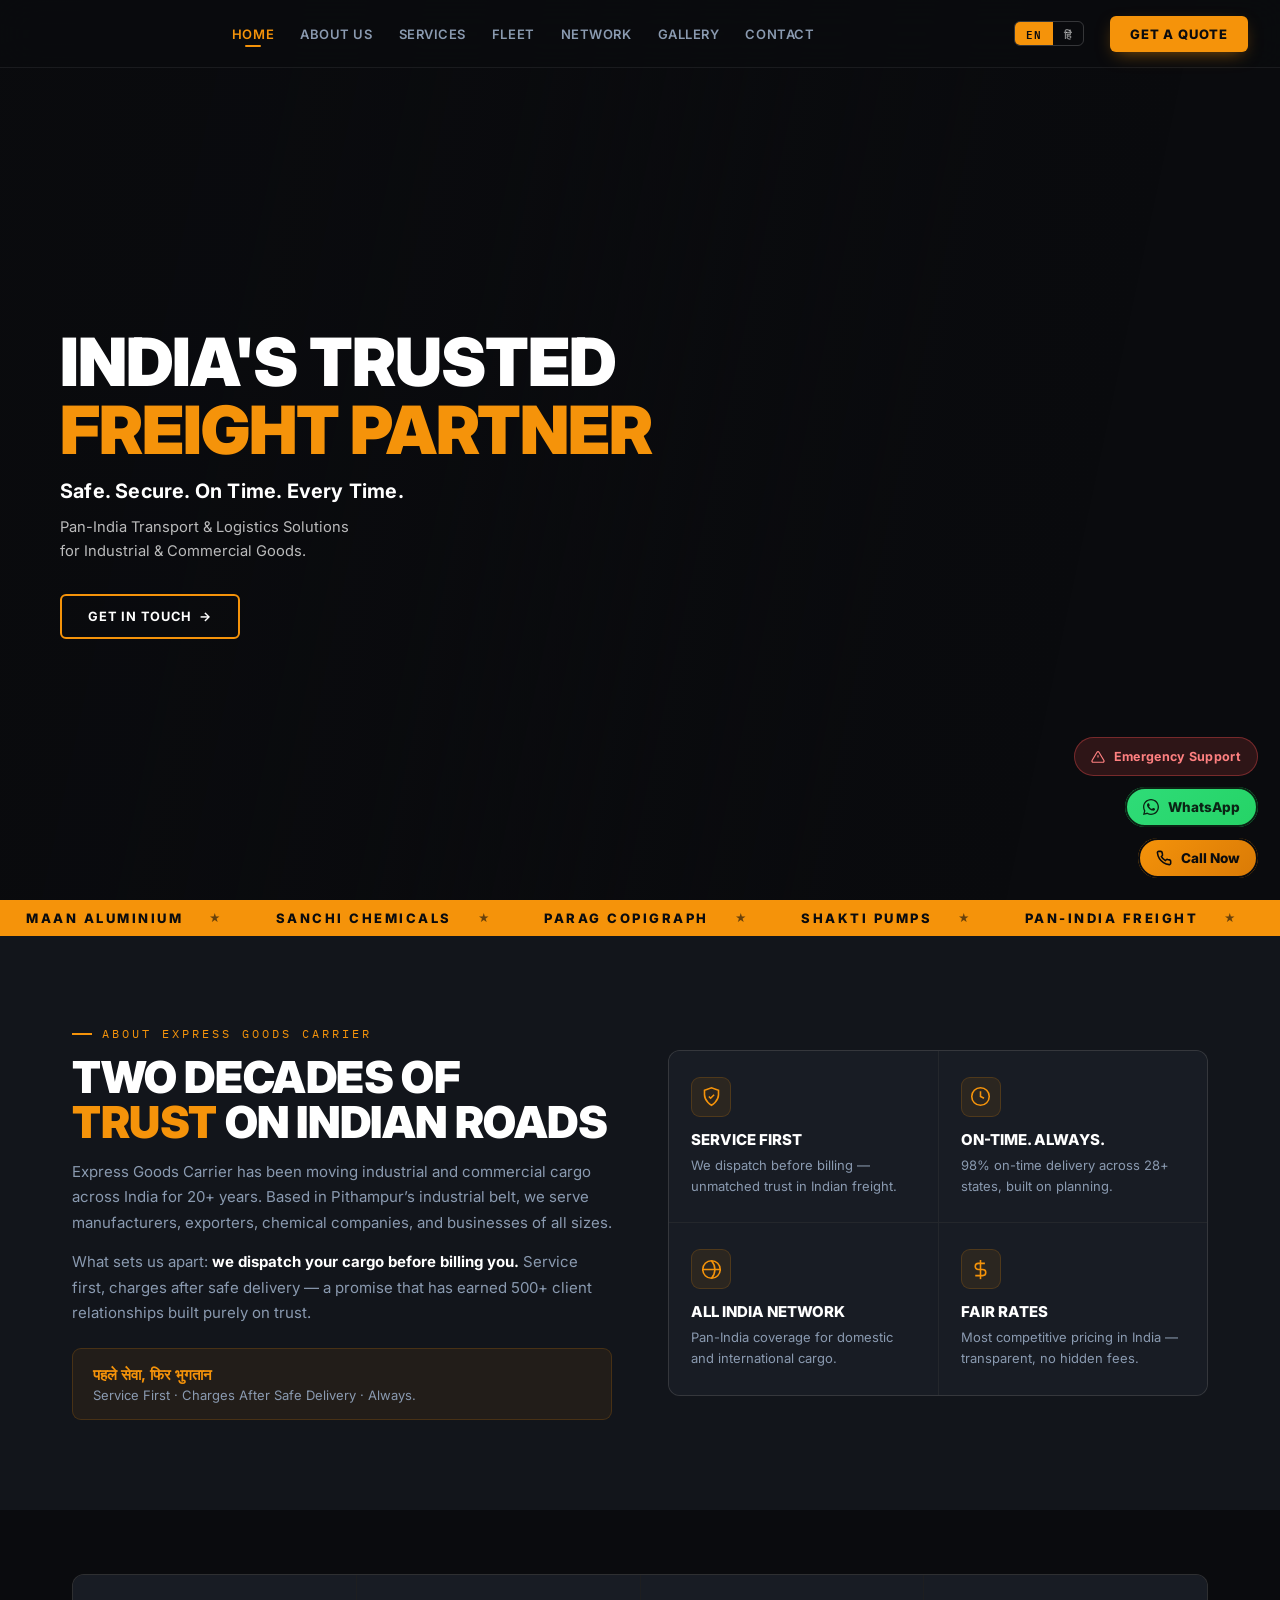
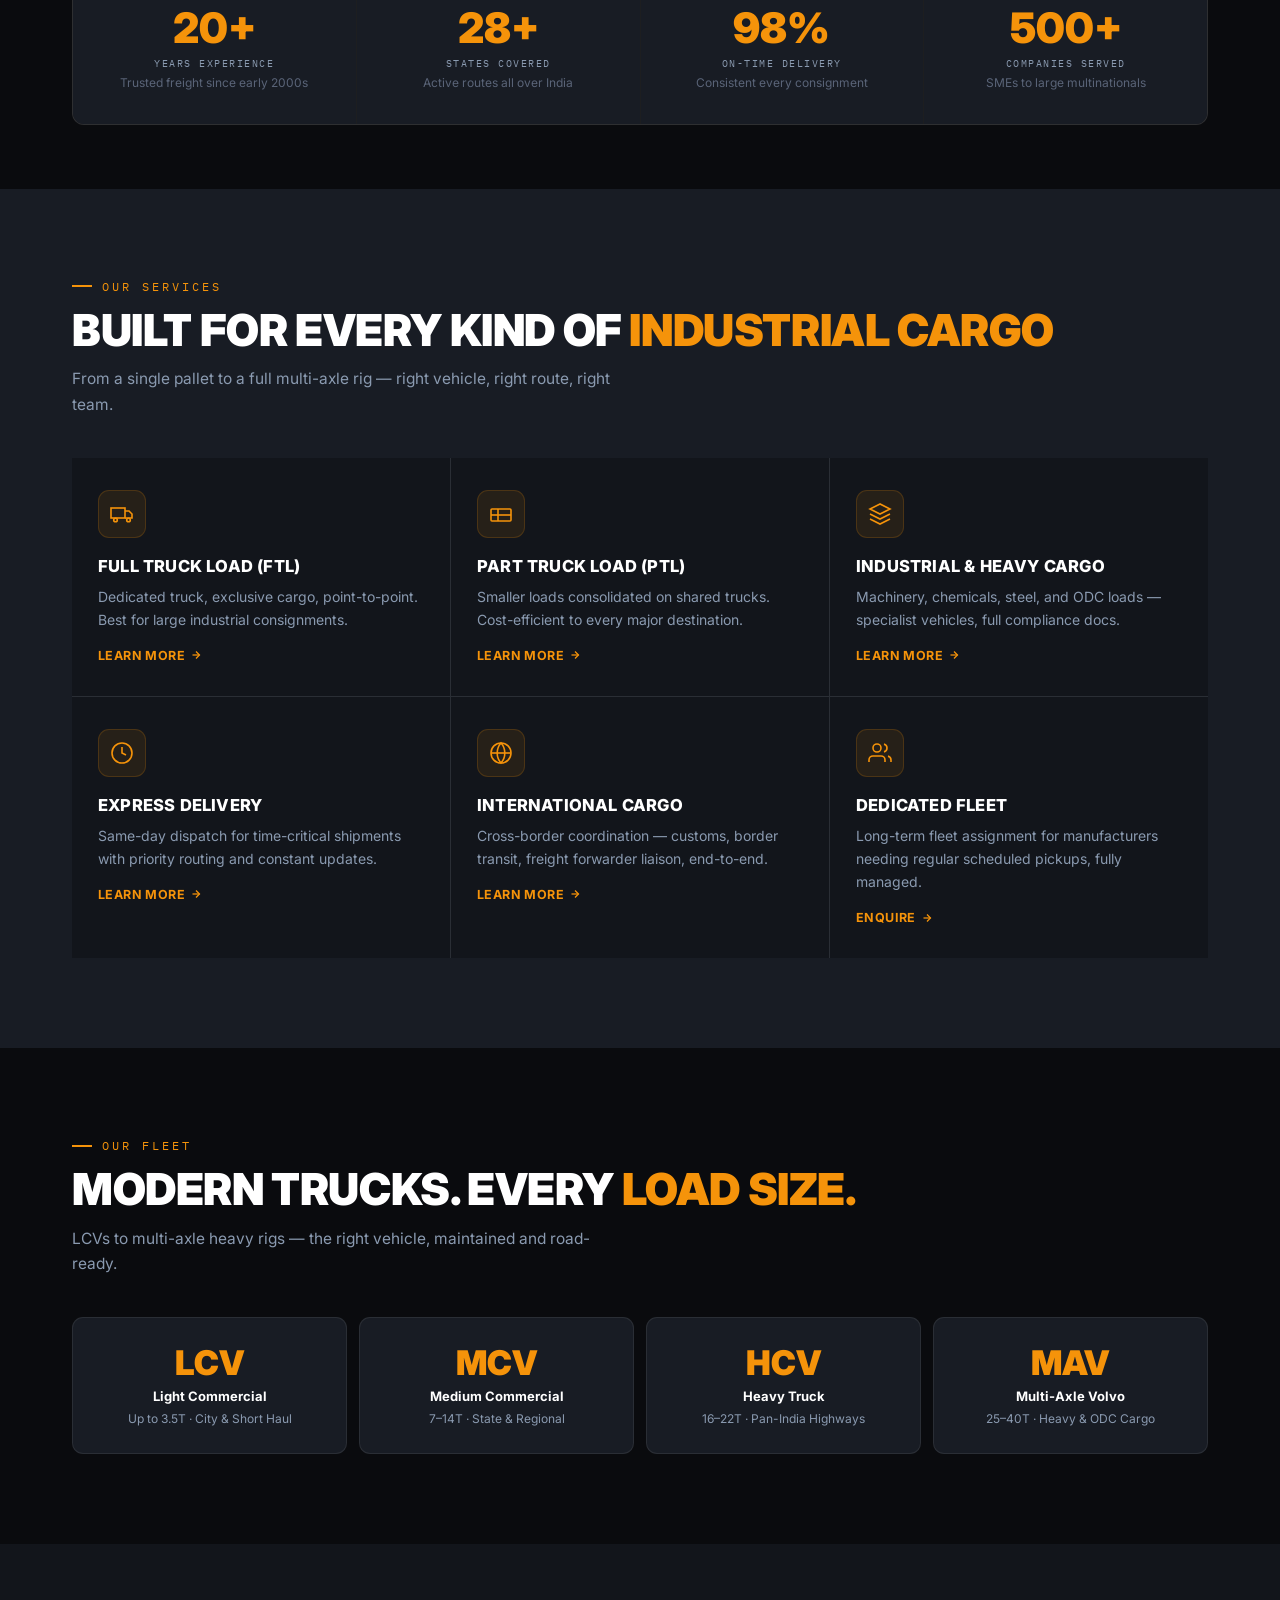
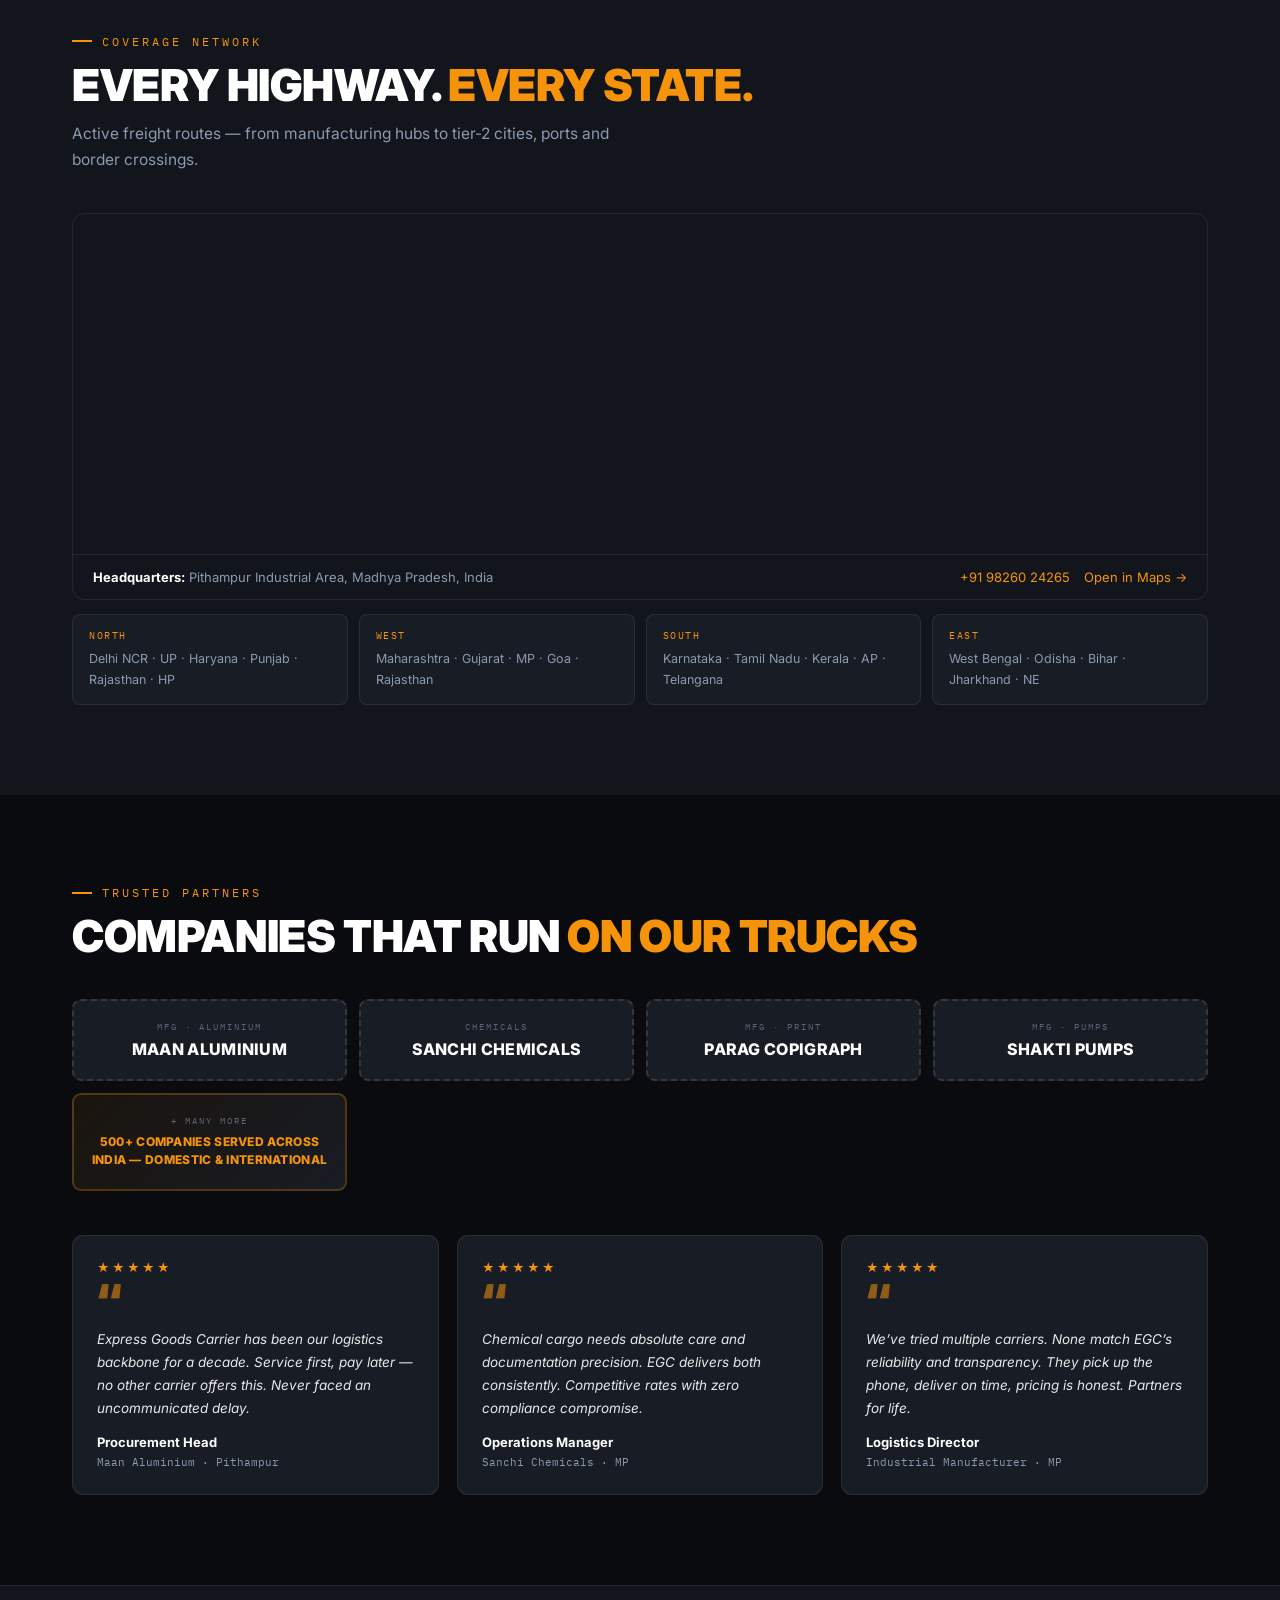
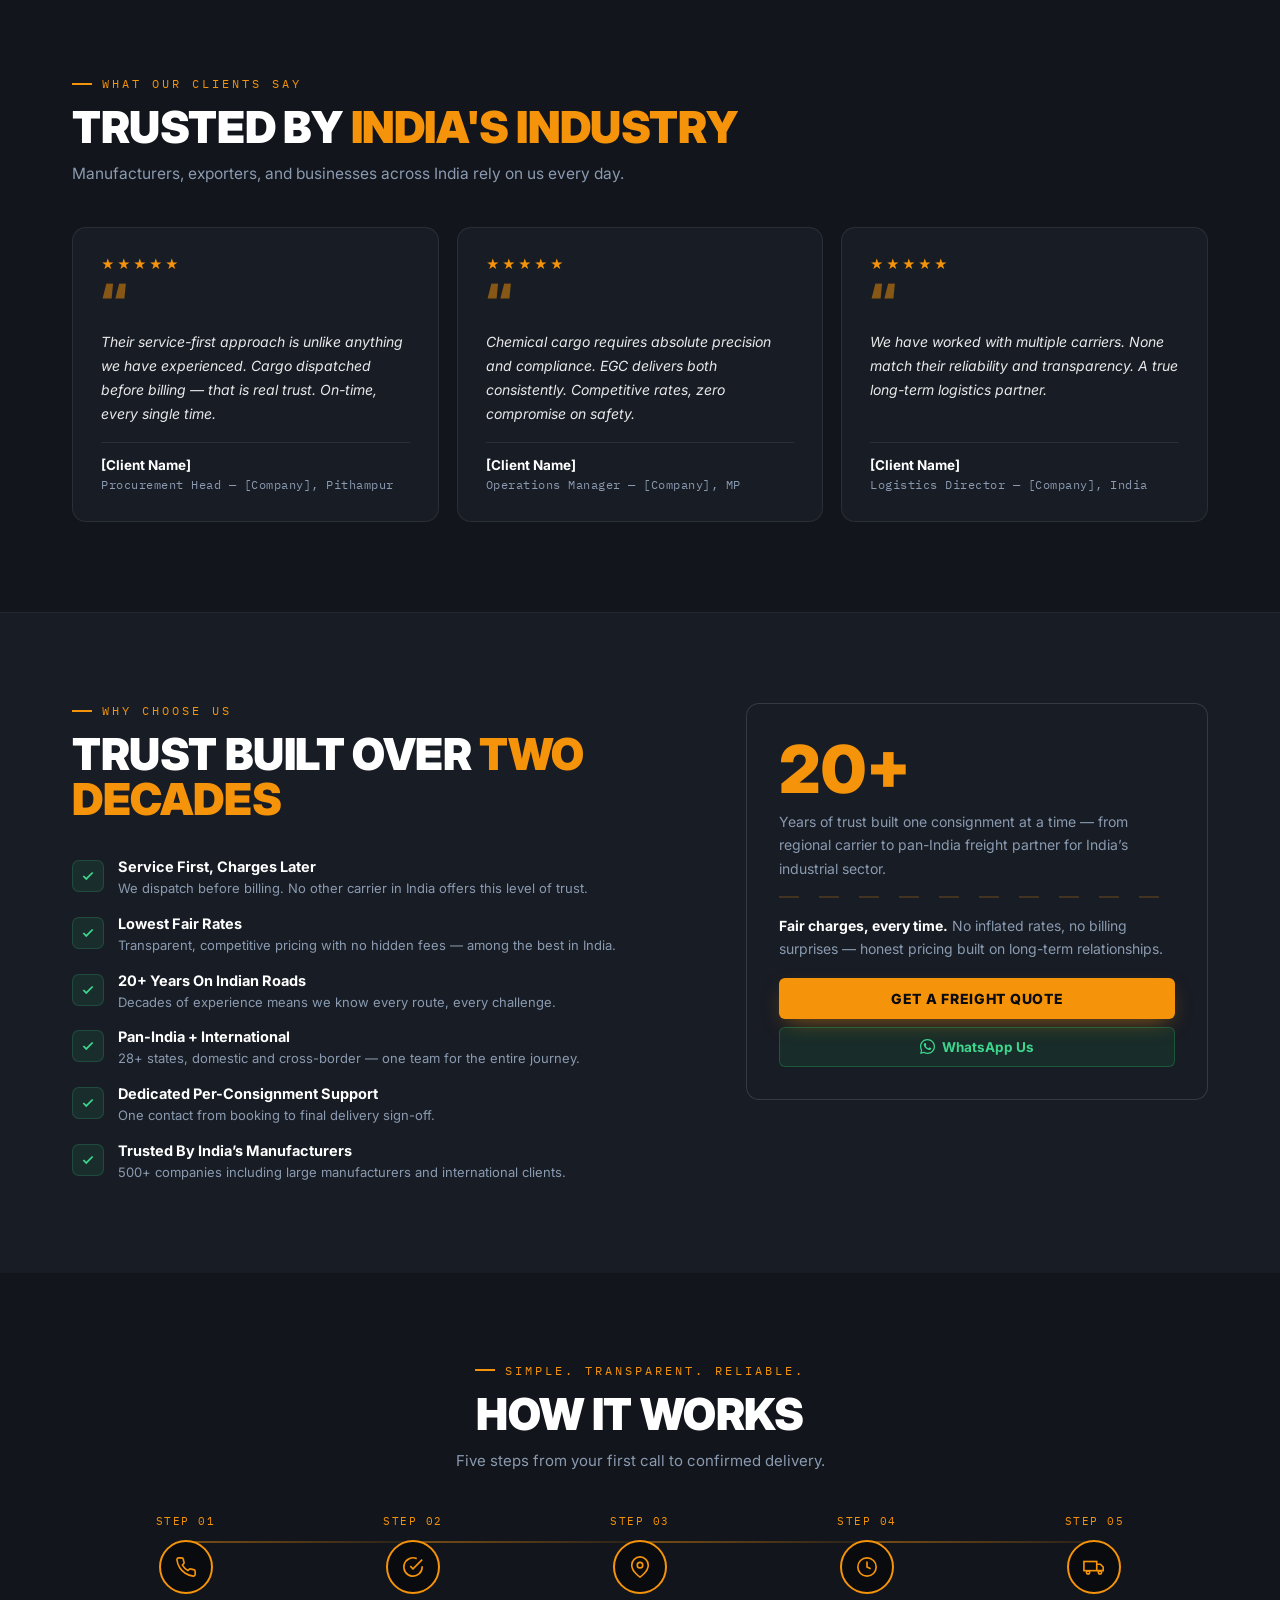
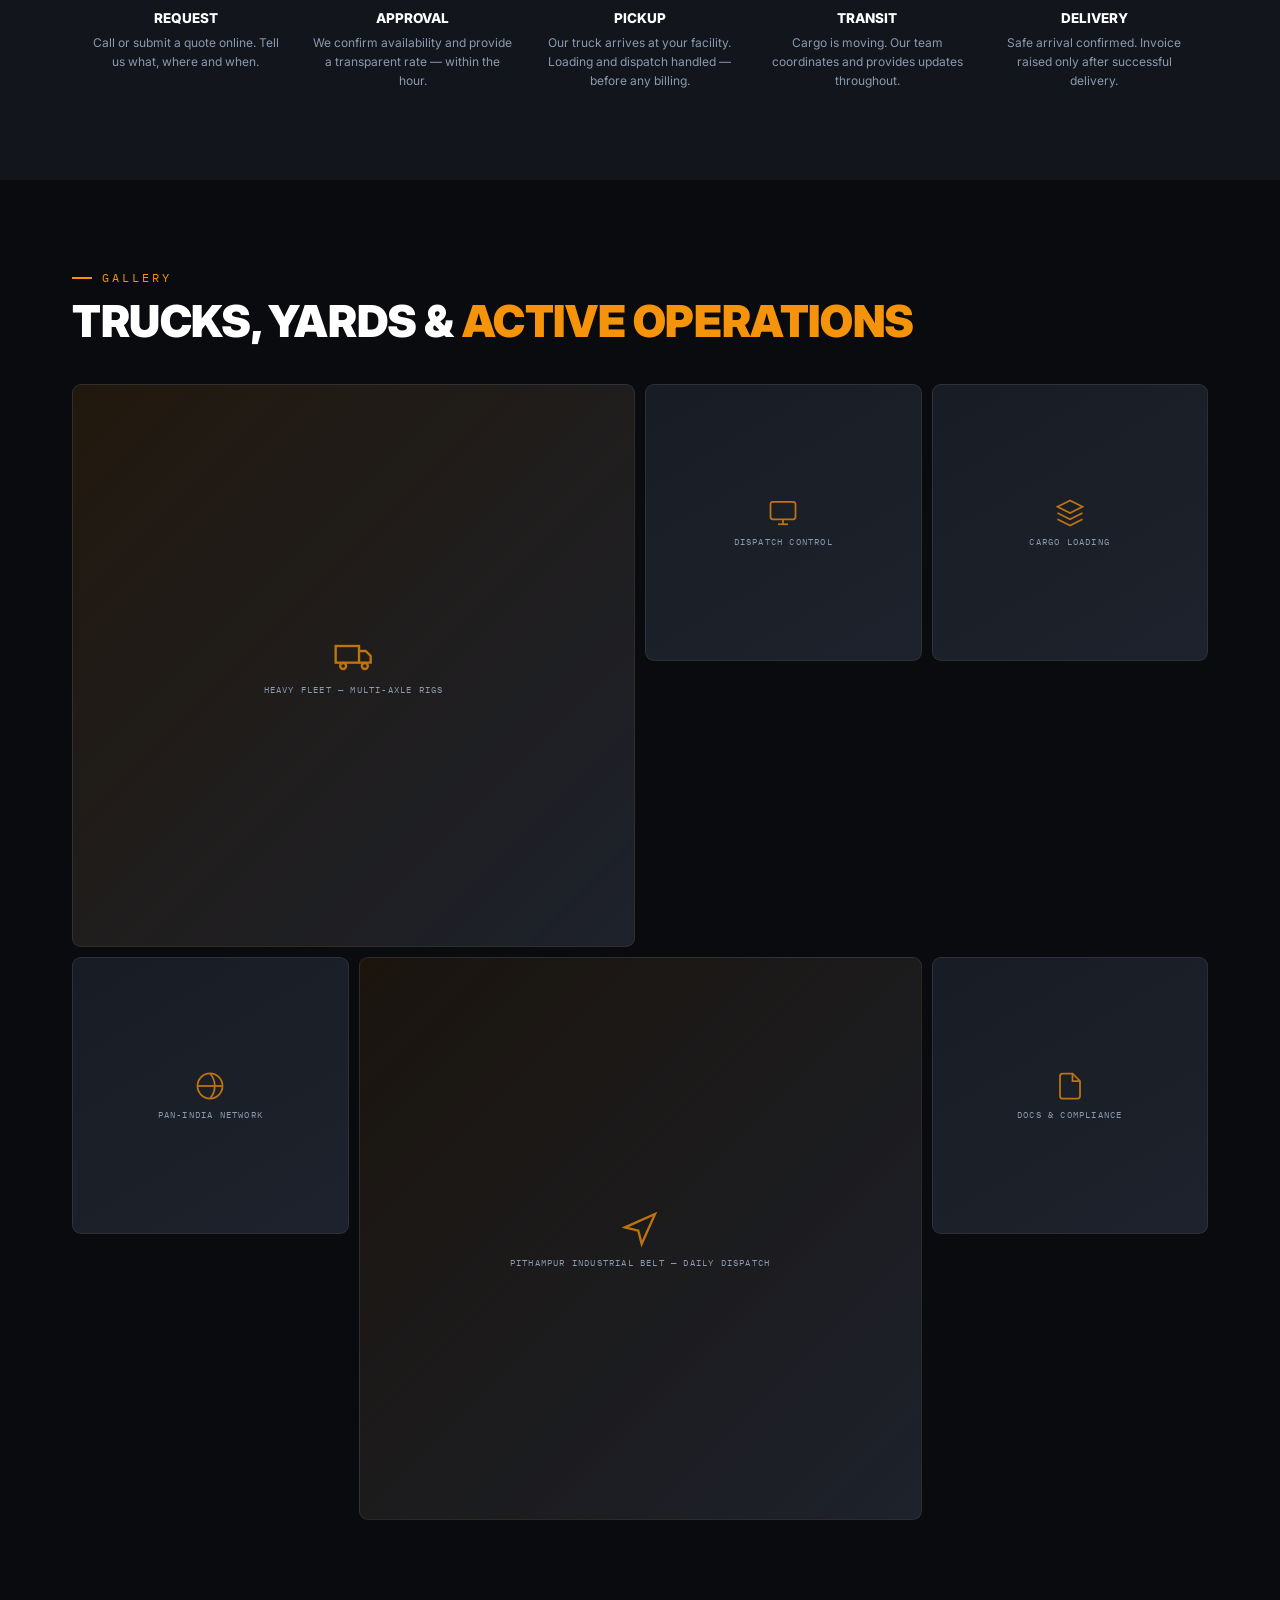
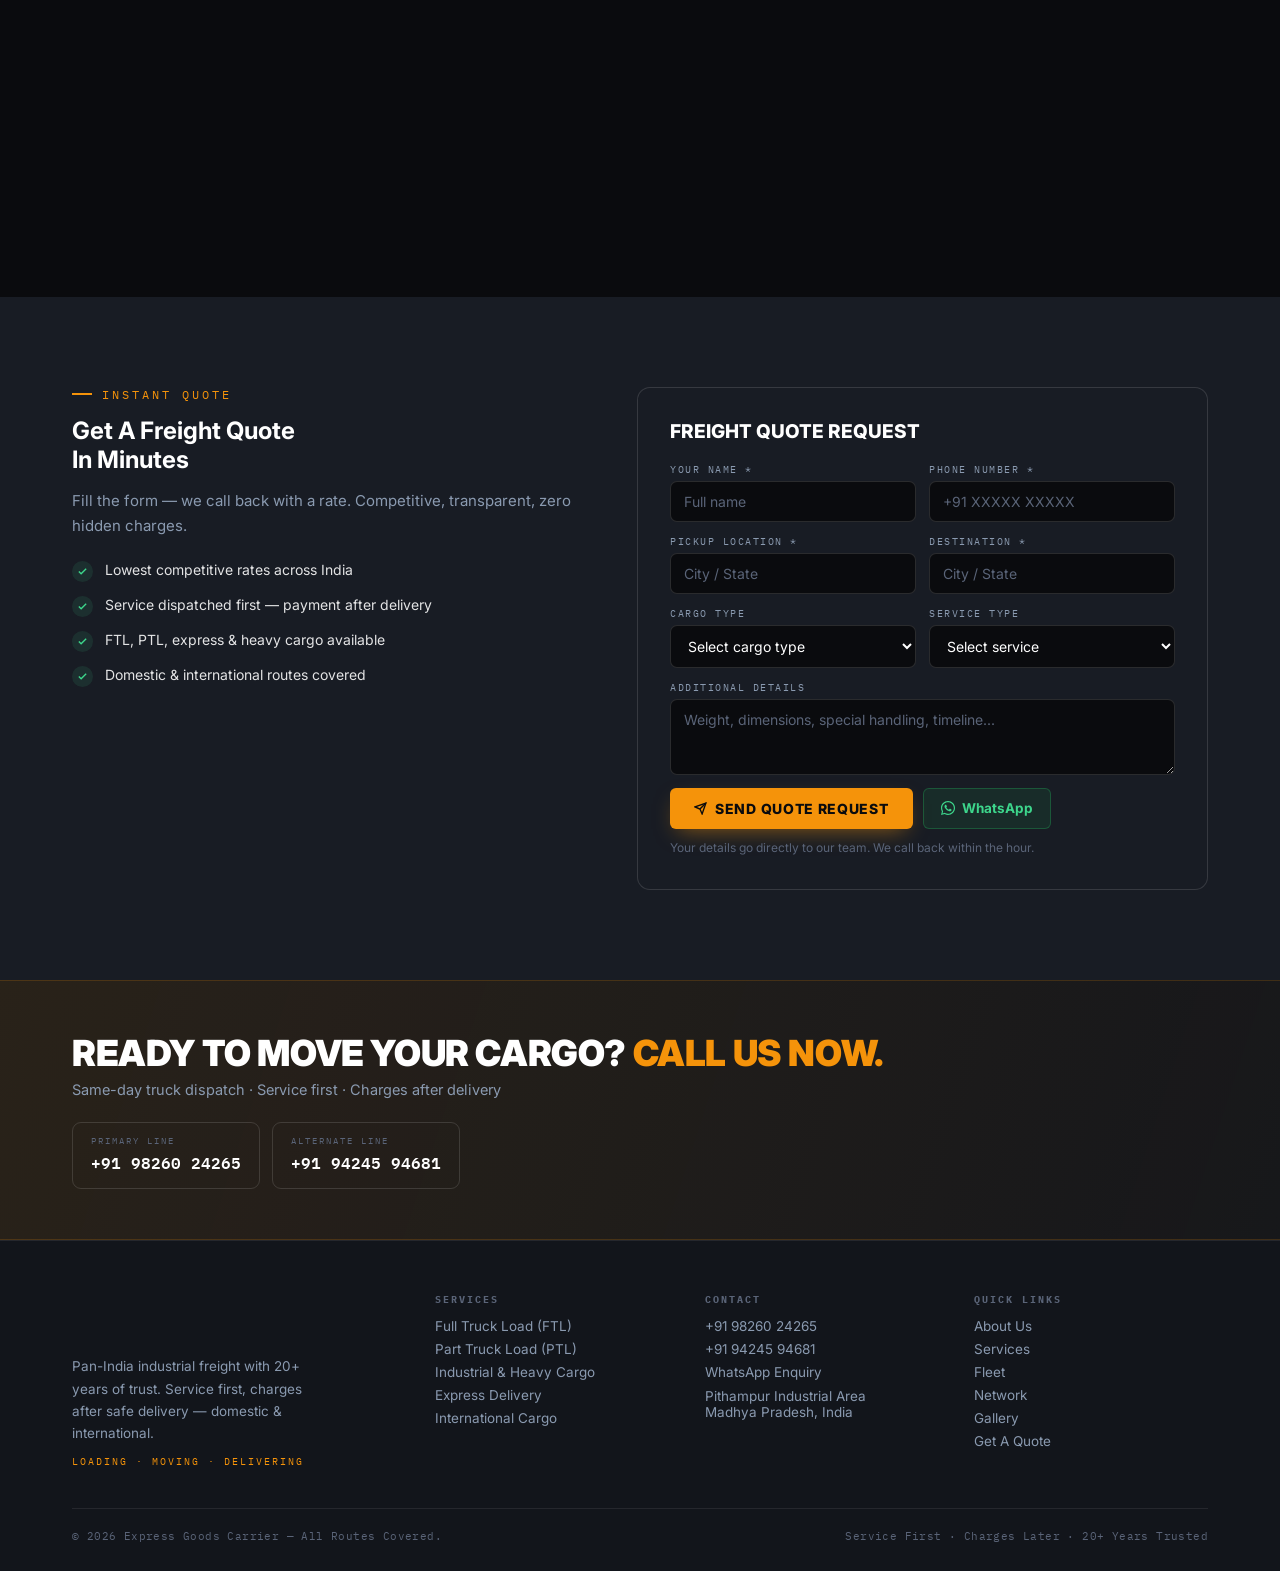
==== commit eb90fe7d: "Add files via upload" ====
--- a/index.html
+++ b/index.html
@@ -112,7 +112,11 @@
 .nav-wrap{
   max-width:1440px;margin:0 auto;
   padding:0 32px;height:100%;
-  display:flex;align-items:center;justify-content:space-between;gap:16px;
+  display:flex;align-items:center;justify-content:space-between;gap:12px;
+}
+/* Right-side cluster: lang + signin + cta — keeps them tight and aligned */
+.nav-right-group{
+  display:flex;align-items:center;gap:10px;flex-shrink:0;
 }
 /* Logo — full PNG, transparent bg blends into dark nav */
 .nav-logo{display:flex;align-items:center;flex-shrink:0;}
@@ -580,15 +584,17 @@
       <a href="#gallery" data-i18n="nv.gallery">Gallery</a>
       <a href="#contact" data-i18n="nv.contact">Contact</a>
     </nav>
-    <div class="lang-toggle" role="group" aria-label="Language">
-      <button class="lbtn on" id="bten" onclick="setLang('en')" aria-pressed="true"  aria-label="English">EN</button>
-      <button class="lbtn"    id="bthi" onclick="setLang('hi')" aria-pressed="false" aria-label="Hindi">हिं</button>
-    </div>
-    <div id="authNav"></div>
-    <a href="#quote" class="nav-cta" data-i18n="cta.nav">Get A Quote</a>
-    <button class="burger" id="brg" aria-label="Open menu">
-      <span></span><span></span><span></span>
-    </button>
+    <div class="nav-right-group">
+      <div class="lang-toggle" role="group" aria-label="Language">
+        <button class="lbtn on" id="bten" onclick="setLang('en')" aria-pressed="true"  aria-label="English">EN</button>
+        <button class="lbtn"    id="bthi" onclick="setLang('hi')" aria-pressed="false" aria-label="Hindi">हिं</button>
+      </div>
+      <div id="authNav"></div>
+      <a href="#quote" class="nav-cta" data-i18n="cta.nav">Get A Quote</a>
+      <button class="burger" id="brg" aria-label="Open menu">
+        <span></span><span></span><span></span>
+      </button>
+    </div>
   </div>
   <div class="mob" id="mob">
 <img src="">
--- a/auth.css
+++ b/auth.css
@@ -1,133 +1,440 @@
 /* ============================================================
-   AUTH UI — shared by homepage + dashboard
-   Reuses the site's existing --amber/--d1-4/--muted/--line tokens.
-   No new colors or fonts introduced — matches Phase 1 visual identity.
+   AUTH.CSS — Express Goods Carrier / TOS Phase 2
+   Premium, smooth, professional.
+   Reuses existing CSS variable tokens only — no new colors.
    ============================================================ */
 
-/* ---- Nav: Sign In button / My Account ---- */
-#authNav{display:flex;align-items:center;flex-shrink:0;}
-
-.signin-btn{
-  display:flex;align-items:center;gap:7px;
-  padding:9px 16px;border-radius:6px;
-  border:1px solid var(--linem);color:#fff;font-size:13.5px;font-weight:600;
-  transition:border-color .2s,background .2s;
-}
-.signin-btn:hover{border-color:var(--amber);background:rgba(245,147,10,.08);}
-.signin-btn svg{flex:none;}
-
-.acct-wrap{position:relative;}
-.acct-btn{
-  display:flex;align-items:center;gap:8px;
-  padding:7px 14px 7px 7px;border-radius:30px;
-  border:1px solid var(--linem);color:#fff;font-size:13.5px;font-weight:600;
-  transition:border-color .2s,background .2s;
-}
-.acct-btn:hover{border-color:var(--amber);}
-.acct-avatar{
-  width:26px;height:26px;border-radius:50%;flex:none;
-  background:linear-gradient(135deg,var(--amber-d),var(--amber));
-  display:flex;align-items:center;justify-content:center;
-  font-size:11px;font-weight:800;color:#0a0b0e;overflow:hidden;
-}
-.acct-avatar img{width:100%;height:100%;object-fit:cover;border-radius:50%;}
-.acct-name{max-width:110px;overflow:hidden;text-overflow:ellipsis;white-space:nowrap;}
-
-.acct-menu{
-  position:absolute;top:calc(100% + 10px);right:0;min-width:210px;
-  background:var(--d3);border:1px solid var(--linem);border-radius:11px;
-  box-shadow:0 18px 40px -12px rgba(0,0,0,.55);
-  padding:7px;opacity:0;visibility:hidden;transform:translateY(-6px);
-  transition:opacity .18s,transform .18s,visibility .18s;z-index:300;
-}
-.acct-menu.open{opacity:1;visibility:visible;transform:translateY(0);}
-.acct-menu a{
-  display:flex;align-items:center;gap:10px;padding:10px 12px;border-radius:7px;
-  color:var(--muted);font-size:13.5px;font-weight:500;transition:background .15s,color .15s;
-}
-.acct-menu a:hover{background:rgba(245,147,10,.08);color:#fff;}
-.acct-menu a svg{flex:none;width:15px;height:15px;}
-.acct-menu hr{border:none;border-top:1px solid var(--line);margin:5px 4px;}
-.acct-menu .lo{color:#ff7070;}
-.acct-menu .lo:hover{background:rgba(255,80,80,.08);color:#ff8a8a;}
-
-/* ---- Modal shell (auth + onboarding share this) ---- */
-.au-overlay{
-  position:fixed;inset:0;background:rgba(5,6,9,.72);backdrop-filter:blur(4px);
-  display:flex;align-items:center;justify-content:center;padding:20px;
-  z-index:1000;opacity:0;visibility:hidden;transition:opacity .22s,visibility .22s;
-}
-.au-overlay.open{opacity:1;visibility:visible;}
-.au-modal{
-  background:var(--d3);border:1px solid var(--linem);border-radius:15px;
-  width:100%;max-width:420px;padding:32px 30px 28px;position:relative;
-  max-height:90vh;overflow-y:auto;
-  transform:translateY(14px) scale(.98);transition:transform .25s var(--ease);
-}
-.au-overlay.open .au-modal{transform:translateY(0) scale(1);}
-.au-close{
-  position:absolute;top:16px;right:16px;width:30px;height:30px;border-radius:50%;
-  display:flex;align-items:center;justify-content:center;color:var(--muted);
-  transition:background .15s,color .15s;
-}
-.au-close:hover{background:rgba(255,255,255,.08);color:#fff;}
-
-.au-eyebrow{font-family:'IBM Plex Mono';font-size:10px;letter-spacing:1.5px;color:var(--amber);text-transform:uppercase;margin-bottom:9px;}
-.au-h2{font-size:21px;font-weight:800;letter-spacing:-.3px;margin-bottom:6px;}
-.au-sub{font-size:13.5px;color:var(--muted);line-height:1.6;margin-bottom:22px;}
-
-.au-perks{list-style:none;margin:0 0 22px;padding:0;display:flex;flex-direction:column;gap:9px;}
-.au-perks li{display:flex;align-items:flex-start;gap:9px;font-size:13.5px;color:var(--muted);}
-.au-perks svg{flex:none;width:16px;height:16px;margin-top:1px;color:var(--green);}
-
-.au-google{
-  display:flex;align-items:center;justify-content:center;gap:10px;width:100%;
-  background:#fff;color:#1a1a1a;padding:13px 18px;border-radius:8px;font-size:14.5px;font-weight:700;
-  transition:transform .18s,box-shadow .18s;margin-bottom:14px;
-}
-.au-google:hover{transform:translateY(-2px);box-shadow:0 10px 24px -8px rgba(0,0,0,.4);}
-
-.au-divider{display:flex;align-items:center;gap:10px;margin:16px 0;color:var(--muted2);font-size:11.5px;font-family:'IBM Plex Mono';text-transform:uppercase;letter-spacing:1px;}
-.au-divider::before,.au-divider::after{content:'';flex:1;height:1px;background:var(--line);}
-
-.au-form{display:flex;flex-direction:column;gap:13px;}
-.au-form label{font-family:'IBM Plex Mono';font-size:10px;letter-spacing:1.5px;color:var(--muted);text-transform:uppercase;margin-bottom:5px;display:block;}
-.au-form input{
-  width:100%;background:var(--blk);border:1px solid var(--linem);border-radius:7px;
-  padding:12px 14px;color:#fff;font-size:14px;transition:border-color .22s,box-shadow .22s;
-}
-.au-form input:focus{border-color:var(--amber);box-shadow:0 0 0 3px rgba(245,147,10,.13);outline:none;}
-.au-form input::placeholder{color:var(--muted2);}
-
-.au-submit{
-  width:100%;background:var(--amber);color:#0a0b0e;font-weight:700;font-size:14.5px;
-  padding:13px 18px;border-radius:8px;transition:background .2s,transform .18s;margin-top:4px;
-}
-.au-submit:hover{background:var(--amber-h);transform:translateY(-2px);}
-.au-submit:disabled{opacity:.55;transform:none;cursor:not-allowed;}
-
-.au-switch{text-align:center;font-size:13px;color:var(--muted);margin-top:18px;}
-.au-switch a,.au-link{color:var(--amber);font-weight:600;cursor:pointer;}
-.au-switch a:hover,.au-link:hover{color:var(--amber-h);}
-
-.au-msg{margin-top:12px;font-size:13px;font-family:'IBM Plex Mono';padding:10px 13px;border-radius:7px;display:none;}
-.au-msg.ok{display:block;background:rgba(61,214,140,.08);border:1px solid rgba(61,214,140,.24);color:var(--green);}
-.au-msg.er{display:block;background:rgba(255,80,80,.08);border:1px solid rgba(255,80,80,.2);color:#ff7070;}
-
-.au-foot{text-align:center;font-size:11px;color:var(--muted2);margin-top:18px;line-height:1.6;}
-
-/* ---- Onboarding ---- */
-.ob-row{display:grid;grid-template-columns:1fr 1fr;gap:13px;}
-.ob-prefill{
-  display:flex;align-items:center;gap:10px;padding:11px 13px;border-radius:9px;
-  background:rgba(245,147,10,.07);border:1px solid rgba(245,147,10,.18);margin-bottom:18px;
-}
-.ob-prefill img{width:34px;height:34px;border-radius:50%;flex:none;}
-.ob-prefill div{font-size:13px;}
-.ob-prefill strong{display:block;color:#fff;font-size:13.5px;}
-.ob-prefill span{color:var(--muted);font-size:12px;}
-
-@media(max-width:480px){
-  .ob-row{grid-template-columns:1fr;}
-  .acct-name{display:none;}
-}
+/* ─── NAV: Sign In button ─────────────────────────────────── */
+#authNav {
+  display: flex;
+  align-items: center;
+  flex-shrink: 0;
+}
+
+.signin-btn {
+  display: inline-flex;
+  align-items: center;
+  gap: 6px;
+  padding: 8px 14px;
+  border-radius: 6px;
+  border: 1px solid rgba(255,255,255,.18);
+  color: #fff;
+  font-size: 13px;
+  font-weight: 600;
+  letter-spacing: .3px;
+  white-space: nowrap;
+  cursor: pointer;
+  transition: border-color .2s ease, background .2s ease, transform .18s ease, box-shadow .18s ease;
+  flex-shrink: 0;
+}
+.signin-btn svg {
+  flex: none;
+  width: 14px;
+  height: 14px;
+  opacity: .85;
+  transition: opacity .2s;
+}
+.signin-btn:hover {
+  border-color: var(--amber);
+  background: rgba(245,147,10,.09);
+  transform: translateY(-1px);
+  box-shadow: 0 4px 14px -4px rgba(245,147,10,.25);
+}
+.signin-btn:hover svg { opacity: 1; }
+.signin-btn:active { transform: translateY(0); }
+
+/* ─── NAV: My Account (post-login) ───────────────────────── */
+.acct-wrap { position: relative; }
+
+.acct-btn {
+  display: inline-flex;
+  align-items: center;
+  gap: 7px;
+  padding: 5px 10px 5px 5px;
+  border-radius: 30px;
+  border: 1px solid rgba(255,255,255,.16);
+  color: #fff;
+  font-size: 13px;
+  font-weight: 600;
+  white-space: nowrap;
+  cursor: pointer;
+  transition: border-color .2s, background .2s, transform .18s;
+  flex-shrink: 0;
+}
+.acct-btn:hover {
+  border-color: var(--amber);
+  background: rgba(245,147,10,.07);
+  transform: translateY(-1px);
+}
+.acct-btn:active { transform: translateY(0); }
+
+.acct-avatar {
+  width: 26px; height: 26px;
+  border-radius: 50%;
+  flex: none;
+  background: linear-gradient(135deg, var(--amber-d), var(--amber));
+  display: flex; align-items: center; justify-content: center;
+  overflow: hidden;
+}
+.acct-avatar img { width: 100%; height: 100%; object-fit: cover; border-radius: 50%; }
+.av-txt { font-size: 10px; font-weight: 800; color: #0a0b0e; line-height: 1; }
+
+.acct-name {
+  max-width: 90px;
+  overflow: hidden;
+  text-overflow: ellipsis;
+  white-space: nowrap;
+}
+
+.acct-caret {
+  flex: none;
+  opacity: .55;
+  transition: transform .2s, opacity .2s;
+}
+.acct-btn:hover .acct-caret { opacity: .9; }
+.acct-menu.open ~ * .acct-caret,
+.acct-wrap:has(.acct-menu.open) .acct-caret { transform: rotate(180deg); opacity: .9; }
+
+/* Dropdown */
+.acct-menu {
+  position: absolute;
+  top: calc(100% + 10px);
+  right: 0;
+  min-width: 200px;
+  background: var(--d3);
+  border: 1px solid rgba(255,255,255,.12);
+  border-radius: 11px;
+  box-shadow: 0 20px 50px -12px rgba(0,0,0,.65);
+  padding: 6px;
+  opacity: 0;
+  visibility: hidden;
+  transform: translateY(-8px) scale(.97);
+  transition: opacity .18s ease, transform .18s ease, visibility .18s;
+  z-index: 600;
+}
+.acct-menu.open {
+  opacity: 1;
+  visibility: visible;
+  transform: translateY(0) scale(1);
+}
+.acct-menu a {
+  display: flex;
+  align-items: center;
+  gap: 9px;
+  padding: 9px 11px;
+  border-radius: 7px;
+  color: var(--muted);
+  font-size: 13px;
+  font-weight: 500;
+  transition: background .15s, color .15s;
+}
+.acct-menu a:hover { background: rgba(245,147,10,.09); color: #fff; }
+.acct-menu a svg   { flex: none; width: 15px; height: 15px; }
+.acct-menu hr      { border: none; border-top: 1px solid rgba(255,255,255,.08); margin: 5px 4px; }
+.acct-menu .lo     { color: #ff7070; }
+.acct-menu .lo:hover { background: rgba(255,80,80,.08); color: #ff8a8a; }
+
+/* ─── MODAL OVERLAY ──────────────────────────────────────── */
+.au-overlay {
+  position: fixed;
+  inset: 0;
+  background: rgba(5,6,9,.75);
+  backdrop-filter: blur(6px);
+  display: flex;
+  align-items: center;
+  justify-content: center;
+  padding: 20px;
+  z-index: 1000;
+  opacity: 0;
+  visibility: hidden;
+  transition: opacity .25s ease, visibility .25s;
+}
+.au-overlay.open {
+  opacity: 1;
+  visibility: visible;
+}
+
+.au-modal {
+  background: var(--d3);
+  border: 1px solid rgba(255,255,255,.11);
+  border-radius: 16px;
+  width: 100%;
+  max-width: 420px;
+  padding: 32px 30px 28px;
+  position: relative;
+  max-height: 90vh;
+  overflow-y: auto;
+  overscroll-behavior: contain;
+  /* Entry animation */
+  transform: translateY(18px) scale(.97);
+  transition: transform .3s cubic-bezier(.22,1,.36,1);
+}
+.au-overlay.open .au-modal {
+  transform: translateY(0) scale(1);
+}
+
+/* Scrollbar style */
+.au-modal::-webkit-scrollbar { width: 4px; }
+.au-modal::-webkit-scrollbar-track { background: transparent; }
+.au-modal::-webkit-scrollbar-thumb { background: rgba(255,255,255,.12); border-radius: 4px; }
+
+.au-close {
+  position: absolute;
+  top: 14px; right: 14px;
+  width: 30px; height: 30px;
+  border-radius: 50%;
+  display: flex; align-items: center; justify-content: center;
+  color: var(--muted);
+  cursor: pointer;
+  transition: background .15s, color .15s, transform .15s;
+}
+.au-close:hover { background: rgba(255,255,255,.09); color: #fff; transform: rotate(90deg); }
+
+/* ─── MODAL CONTENT ─────────────────────────────────────── */
+.au-eyebrow {
+  font-family: 'IBM Plex Mono', monospace;
+  font-size: 10px;
+  letter-spacing: 1.6px;
+  color: var(--amber);
+  text-transform: uppercase;
+  margin-bottom: 8px;
+}
+.au-h2 {
+  font-size: 20px;
+  font-weight: 800;
+  letter-spacing: -.3px;
+  margin-bottom: 6px;
+  line-height: 1.2;
+}
+.au-sub {
+  font-size: 13.5px;
+  color: var(--muted);
+  line-height: 1.6;
+  margin-bottom: 20px;
+}
+
+.au-perks {
+  list-style: none;
+  margin: 0 0 20px;
+  padding: 0;
+  display: flex;
+  flex-direction: column;
+  gap: 8px;
+}
+.au-perks li {
+  display: flex;
+  align-items: flex-start;
+  gap: 8px;
+  font-size: 13px;
+  color: var(--muted);
+}
+.au-perks svg {
+  flex: none;
+  width: 14px; height: 14px;
+  margin-top: 1px;
+  color: var(--green);
+}
+
+/* ─── GOOGLE BUTTON ─────────────────────────────────────── */
+.au-google {
+  display: flex;
+  align-items: center;
+  justify-content: center;
+  gap: 10px;
+  width: 100%;
+  background: #fff;
+  color: #1a1a1a;
+  padding: 12px 18px;
+  border-radius: 8px;
+  font-size: 14px;
+  font-weight: 700;
+  cursor: pointer;
+  margin-bottom: 14px;
+  transition: transform .18s ease, box-shadow .18s ease;
+}
+.au-google:hover {
+  transform: translateY(-2px);
+  box-shadow: 0 10px 28px -6px rgba(0,0,0,.35);
+}
+.au-google:active { transform: translateY(0); }
+
+/* ─── DIVIDER ───────────────────────────────────────────── */
+.au-divider {
+  display: flex;
+  align-items: center;
+  gap: 10px;
+  margin: 14px 0;
+  color: var(--muted2);
+  font-size: 11px;
+  font-family: 'IBM Plex Mono', monospace;
+  text-transform: uppercase;
+  letter-spacing: 1px;
+}
+.au-divider::before,
+.au-divider::after {
+  content: '';
+  flex: 1;
+  height: 1px;
+  background: rgba(255,255,255,.08);
+}
+
+/* ─── FORM ──────────────────────────────────────────────── */
+.au-form {
+  display: flex;
+  flex-direction: column;
+  gap: 12px;
+}
+
+.au-field {
+  display: flex;
+  flex-direction: column;
+  gap: 5px;
+}
+.au-field label {
+  font-family: 'IBM Plex Mono', monospace;
+  font-size: 9.5px;
+  letter-spacing: 1.4px;
+  color: var(--muted);
+  text-transform: uppercase;
+}
+.au-field input,
+.au-form input {
+  width: 100%;
+  background: rgba(255,255,255,.04);
+  border: 1px solid rgba(255,255,255,.12);
+  border-radius: 7px;
+  padding: 11px 13px;
+  color: #fff;
+  font-size: 14px;
+  transition: border-color .2s, box-shadow .2s, background .2s;
+}
+.au-field input:focus,
+.au-form input:focus {
+  border-color: var(--amber);
+  box-shadow: 0 0 0 3px rgba(245,147,10,.12);
+  background: rgba(245,147,10,.03);
+  outline: none;
+}
+.au-field input::placeholder,
+.au-form input::placeholder { color: var(--muted2); }
+
+/* Submit */
+.au-submit {
+  width: 100%;
+  background: var(--amber);
+  color: #0a0b0e;
+  font-weight: 700;
+  font-size: 14px;
+  padding: 12px 18px;
+  border-radius: 8px;
+  cursor: pointer;
+  margin-top: 4px;
+  transition: background .2s, transform .18s, box-shadow .18s, opacity .2s;
+  display: flex;
+  align-items: center;
+  justify-content: center;
+  gap: 7px;
+  min-height: 44px;
+}
+.au-submit:hover:not(:disabled) {
+  background: var(--amber-h);
+  transform: translateY(-2px);
+  box-shadow: 0 10px 24px -6px rgba(245,147,10,.4);
+}
+.au-submit:active:not(:disabled) { transform: translateY(0); }
+.au-submit:disabled { opacity: .55; cursor: not-allowed; transform: none; }
+.au-submit.success {
+  background: var(--green) !important;
+  color: #0a0b0e;
+}
+.au-submit.success:hover { transform: none; box-shadow: none; }
+
+/* Spinner inside button */
+.btn-spinner {
+  width: 14px; height: 14px;
+  border: 2px solid rgba(10,11,14,.3);
+  border-top-color: #0a0b0e;
+  border-radius: 50%;
+  animation: tospin .7s linear infinite;
+  flex: none;
+}
+@keyframes tospin { to { transform: rotate(360deg); } }
+
+/* ─── MESSAGES ──────────────────────────────────────────── */
+.au-msg {
+  margin-top: 10px;
+  font-size: 12.5px;
+  font-family: 'IBM Plex Mono', monospace;
+  padding: 9px 12px;
+  border-radius: 7px;
+  display: none;
+  line-height: 1.5;
+}
+.au-msg.ok {
+  display: block;
+  background: rgba(61,214,140,.07);
+  border: 1px solid rgba(61,214,140,.22);
+  color: var(--green);
+}
+.au-msg.er {
+  display: block;
+  background: rgba(255,80,80,.07);
+  border: 1px solid rgba(255,80,80,.18);
+  color: #ff7070;
+}
+
+/* ─── SWITCH / LINKS ────────────────────────────────────── */
+.au-switch {
+  text-align: center;
+  font-size: 13px;
+  color: var(--muted);
+  margin-top: 16px;
+}
+.au-switch a,
+.au-link {
+  color: var(--amber);
+  font-weight: 600;
+  cursor: pointer;
+  transition: color .15s;
+}
+.au-switch a:hover,
+.au-link:hover { color: var(--amber-h); }
+
+/* ─── ONBOARDING ─────────────────────────────────────────── */
+.ob-row {
+  display: grid;
+  grid-template-columns: 1fr 1fr;
+  gap: 12px;
+}
+.ob-prefill {
+  display: flex;
+  align-items: center;
+  gap: 10px;
+  padding: 10px 13px;
+  border-radius: 9px;
+  background: rgba(245,147,10,.06);
+  border: 1px solid rgba(245,147,10,.16);
+  margin-bottom: 16px;
+}
+.ob-prefill img {
+  width: 34px; height: 34px;
+  border-radius: 50%;
+  flex: none;
+}
+.ob-prefill div { font-size: 13px; }
+.ob-prefill strong { display: block; color: #fff; font-size: 13.5px; font-weight: 700; }
+.ob-prefill span  { color: var(--muted); font-size: 12px; }
+
+/* ─── RESPONSIVE ─────────────────────────────────────────── */
+@media (max-width: 600px) {
+  .au-modal { padding: 24px 20px 22px; border-radius: 14px 14px 0 0; align-self: flex-end; max-height: 88vh; }
+  .au-overlay { align-items: flex-end; padding: 0; }
+  .au-overlay.open .au-modal { transform: translateY(0) scale(1); }
+  .au-overlay .au-modal { transform: translateY(100%) scale(1); }
+  .ob-row { grid-template-columns: 1fr; }
+  .acct-name { display: none; }
+}
+
+@media (max-width: 480px) {
+  .signin-btn { padding: 8px 11px; font-size: 12.5px; gap: 5px; }
+}
